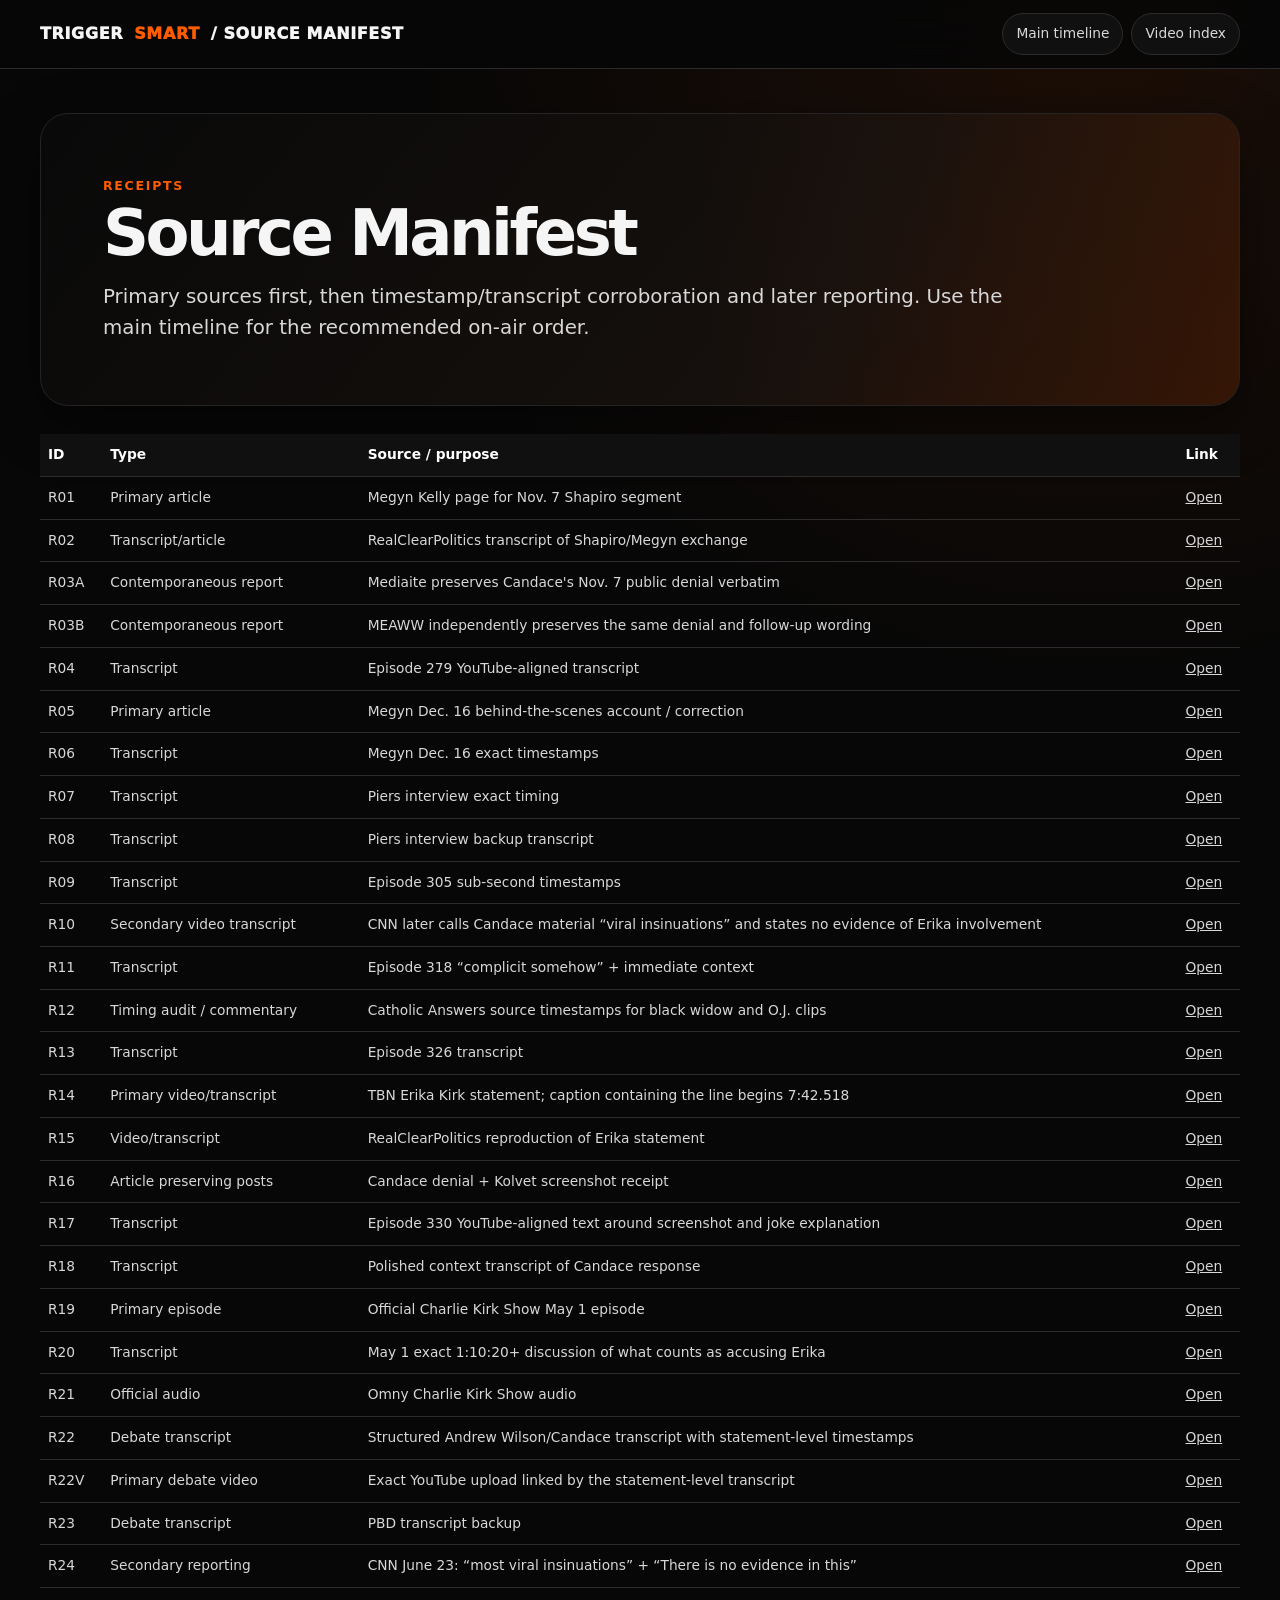
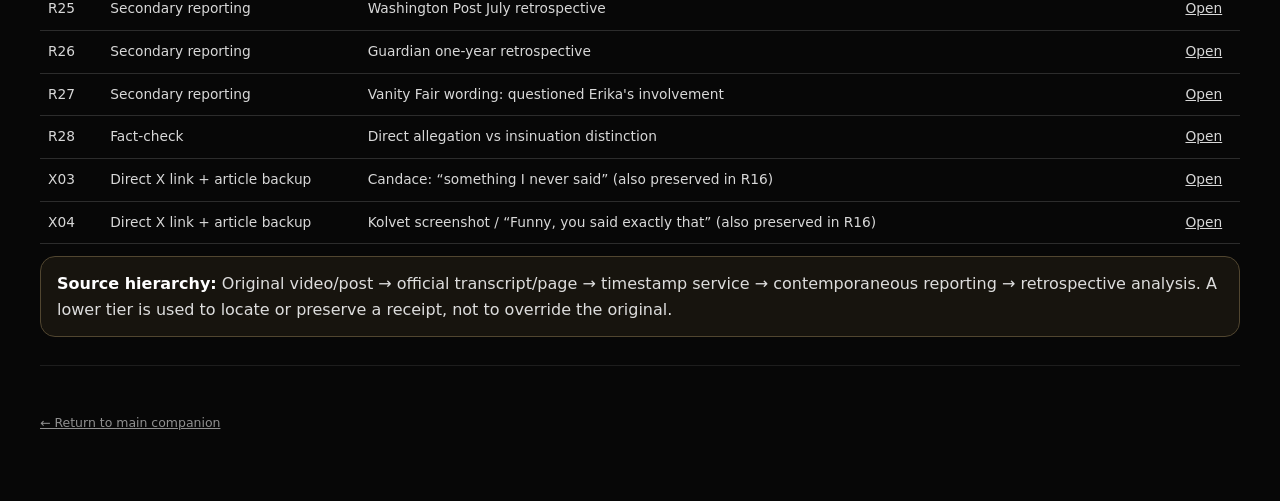
==== docs/source-manifest.html @ f1f0b0d6 "Add files via upload" ====
<!doctype html><html lang="en"><head><meta charset="utf-8"><meta name="viewport" content="width=device-width,initial-scale=1"><title>TriggerSmart | Source Manifest</title><link rel="stylesheet" href="../assets/style.css"></head><body><header class="topbar"><div class="wrap topbar-inner"><div class="brandmark">TRIGGER<span>SMART</span> / SOURCE MANIFEST</div><nav class="nav"><a href="../index.html">Main timeline</a><a href="video-index.html">Video index</a></nav></div></header><main class="wrap"><section class="hero"><div class="hero-frame"><div class="hero-copy"><div class="eyebrow">Receipts</div><h1>Source Manifest</h1><p>Primary sources first, then timestamp/transcript corroboration and later reporting. Use the main timeline for the recommended on-air order.</p></div></div></section>
<table class="resource-table"><thead><tr><th>ID</th><th>Type</th><th>Source / purpose</th><th>Link</th></tr></thead><tbody>
<tr><td>R01</td><td>Primary article</td><td>Megyn Kelly page for Nov. 7 Shapiro segment</td><td><a href="https://www.megynkelly.com/2025/11/07/ben-shapiro-responds-to-tucker-carlson-feud-on-megyn-kelly-live-tour/" target="_blank">Open</a></td></tr>
<tr><td>R02</td><td>Transcript/article</td><td>RealClearPolitics transcript of Shapiro/Megyn exchange</td><td><a href="https://www.realclearpolitics.com/video/2025/11/07/ben_shapiro_tucker_carlson_is_an_ideological_launderer_of_bad_ideas_this_is_not_coming_from_a_place_of_personal_animus.html" target="_blank">Open</a></td></tr>
<tr><td>R03A</td><td>Contemporaneous report</td><td>Mediaite preserves Candace's Nov. 7 public denial verbatim</td><td><a href="https://www.mediaite.com/media/news/you-comment-on-these-things-for-a-living-ben-shapiro-reminds-megyn-kelly-of-her-job-in-spat-over-candace-owens/" target="_blank">Open</a></td></tr><tr><td>R03B</td><td>Contemporaneous report</td><td>MEAWW independently preserves the same denial and follow-up wording</td><td><a href="https://news.meaww.com/never-accused-erika-candace-owens-rebukes-ben-shapiro-amid-charlie-kirk-shooting-response" target="_blank">Open</a></td></tr>
<tr><td>R04</td><td>Transcript</td><td>Episode 279 YouTube-aligned transcript</td><td><a href="https://www.cockatoo.com/content/erika-kirk-tells-me-to-stop-tyler-robinson-makes-his-first-appearance-canda" target="_blank">Open</a></td></tr>
<tr><td>R05</td><td>Primary article</td><td>Megyn Dec. 16 behind-the-scenes account / correction</td><td><a href="https://www.megynkelly.com/2025/12/16/megyn-kelly-reveals-behind-the-scenes-role-in-erika-kirk-candace-owens-meeting/" target="_blank">Open</a></td></tr>
<tr><td>R06</td><td>Transcript</td><td>Megyn Dec. 16 exact timestamps</td><td><a href="https://fight.fudgie.org/search/show/mks/episode/20251216_megyn-reveals-her-candace-and-_eb6ae7aa" target="_blank">Open</a></td></tr>
<tr><td>R07</td><td>Transcript</td><td>Piers interview exact timing</td><td><a href="https://fight.fudgie.org/search/show/un/episode/20251217_i-will-not-stop-candace-owens-_b94308e9" target="_blank">Open</a></td></tr>
<tr><td>R08</td><td>Transcript</td><td>Piers interview backup transcript</td><td><a href="https://podscripts.co/podcasts/piers-morgan-uncensored/i-will-not-stop-candace-owens-meets-erika-kirk-piers-morgan-interview" target="_blank">Open</a></td></tr>
<tr><td>R09</td><td>Transcript</td><td>Episode 305 sub-second timestamps</td><td><a href="https://www.tapesearch.com/episode/here-s-why-it-s-time-for-the-police-to-question-erika-kirk-candace-ep-305/o9DkJrPUwfbd8aDLNiB6Ls" target="_blank">Open</a></td></tr>
<tr><td>R10</td><td>Secondary video transcript</td><td>CNN later calls Candace material “viral insinuations” and states no evidence of Erika involvement</td><td><a href="https://transcripts.cnn.com/show/cnc/date/2026-06-23/segment/12" target="_blank">Open</a></td></tr>
<tr><td>R11</td><td>Transcript</td><td>Episode 318 “complicit somehow” + immediate context</td><td><a href="https://metacast.app/podcast/candace/nFH1vzNY/the-33-club-freemason-murder-plot-exposed-candace-ep-318/Yt0EqjV0" target="_blank">Open</a></td></tr>
<tr><td>R12</td><td>Timing audit / commentary</td><td>Catholic Answers source timestamps for black widow and O.J. clips</td><td><a href="https://www.catholic.com/audio/cot/the-candace-owens-andrew-wilson-debate-my-take" target="_blank">Open</a></td></tr>
<tr><td>R13</td><td>Transcript</td><td>Episode 326 transcript</td><td><a href="https://podcasts.happyscribe.com/candace/secret-service-admits-there-was-no-threat-atf-releases-report" target="_blank">Open</a></td></tr>
<tr><td>R14</td><td>Primary video/transcript</td><td>TBN Erika Kirk statement; caption containing the line begins 7:42.518</td><td><a href="https://www.tbn.org/programs/charlie-kirk-today/episodes/erika-kirk-april-30-2026-charlie-kirk-today" target="_blank">Open</a></td></tr>
<tr><td>R15</td><td>Video/transcript</td><td>RealClearPolitics reproduction of Erika statement</td><td><a href="https://www.realclearpolitics.com/video/2026/04/30/erika_kirk_i_went_to_whcd_to_meet_the_journalists_who_have_tried_to_dehumanize_me.html" target="_blank">Open</a></td></tr>
<tr><td>R16</td><td>Article preserving posts</td><td>Candace denial + Kolvet screenshot receipt</td><td><a href="https://wltreport.com/2026/04/30/tpusas-andrew-kolvet-exposes-candace-owens-brings-receipts/" target="_blank">Open</a></td></tr>
<tr><td>R17</td><td>Transcript</td><td>Episode 330 YouTube-aligned text around screenshot and joke explanation</td><td><a href="https://community.clipto.com/candace-owens/time-magazine-world-s-most-vile-person-candace-ep-330" target="_blank">Open</a></td></tr>
<tr><td>R18</td><td>Transcript</td><td>Polished context transcript of Candace response</td><td><a href="https://podprose.org/post/558/candace-owens-responding-erika-kirk-s-callout-transcript" target="_blank">Open</a></td></tr>
<tr><td>R19</td><td>Primary episode</td><td>Official Charlie Kirk Show May 1 episode</td><td><a href="https://www.charliekirk.com/podcasts/should-james-comey-head-to-jail-ama-264" target="_blank">Open</a></td></tr>
<tr><td>R20</td><td>Transcript</td><td>May 1 exact 1:10:20+ discussion of what counts as accusing Erika</td><td><a href="https://fight.fudgie.org/search/show/ck/episode/20260501_Fri" target="_blank">Open</a></td></tr>
<tr><td>R21</td><td>Official audio</td><td>Omny Charlie Kirk Show audio</td><td><a href="https://omny.fm/shows/the-charlie-kirk-show/should-james-comey-head-to-jail-ama-264" target="_blank">Open</a></td></tr>
<tr><td>R22</td><td>Debate transcript</td><td>Structured Andrew Wilson/Candace transcript with statement-level timestamps</td><td><a href="https://steelmanned.com/debates/candace-owens-vs-andrew-wilson-tyler-robinson-guilty-or-pats/transcript" target="_blank">Open</a></td></tr>
<tr><td>R22V</td><td>Primary debate video</td><td>Exact YouTube upload linked by the statement-level transcript</td><td><a href="https://www.youtube.com/watch?v=_DnMymkR184" target="_blank">Open</a></td></tr>
<tr><td>R23</td><td>Debate transcript</td><td>PBD transcript backup</td><td><a href="https://podscripts.co/podcasts/pbd-podcast/candace-owens-vs-andrew-wilson-the-charlie-kirk-debate-pbd-podcast" target="_blank">Open</a></td></tr>
<tr><td>R24</td><td>Secondary reporting</td><td>CNN June 23: “most viral insinuations” + “There is no evidence in this”</td><td><a href="https://transcripts.cnn.com/show/cnc/date/2026-06-23/segment/12" target="_blank">Open</a></td></tr>
<tr><td>R25</td><td>Secondary reporting</td><td>Washington Post July retrospective</td><td><a href="https://www.washingtonpost.com/nation/2026/07/11/conspiracy-theories-about-charlie-kirks-death-are-still-raging-infuriating-friends/" target="_blank">Open</a></td></tr>
<tr><td>R26</td><td>Secondary reporting</td><td>Guardian one-year retrospective</td><td><a href="https://www.theguardian.com/us-news/ng-interactive/2026/sep/09/turning-point-usa-charlie-kirk-killing-one-year-later" target="_blank">Open</a></td></tr>
<tr><td>R27</td><td>Secondary reporting</td><td>Vanity Fair wording: questioned Erika's involvement</td><td><a href="https://www.vanityfair.com/story/erika-kirk-turning-point-usa" target="_blank">Open</a></td></tr>
<tr><td>R28</td><td>Fact-check</td><td>Direct allegation vs insinuation distinction</td><td><a href="https://factcheckradar.com/fact-check/widow-of-charlie-kirk-confronts-candace-owens-over-assassination-conspiracy-theories" target="_blank">Open</a></td></tr>
<tr><td>X03</td><td>Direct X link + article backup</td><td>Candace: “something I never said” (also preserved in R16)</td><td><a href="https://x.com/RealCandaceO/status/2049530057970917399" target="_blank">Open</a></td></tr>
<tr><td>X04</td><td>Direct X link + article backup</td><td>Kolvet screenshot / “Funny, you said exactly that” (also preserved in R16)</td><td><a href="https://x.com/AndrewKolvet/status/2049579716341116940" target="_blank">Open</a></td></tr>
</tbody></table>
<div class="notice legal"><strong>Source hierarchy:</strong> Original video/post → official transcript/page → timestamp service → contemporaneous reporting → retrospective analysis. A lower tier is used to locate or preserve a receipt, not to override the original.</div>
<footer class="footer"><p><a href="../index.html">← Return to main companion</a></p></footer></main></body></html>
---- assets/style.css ----
:root{--bg:#070707;--panel:#111;--panel2:#171717;--line:#2b2b2b;--muted:#a6a6a6;--text:#f5f5f5;--accent:#ff5c00;--accent2:#ff7a2f;--yellow:#faff00;--green:#70db9b;--red:#ff6b6b;--blue:#75b9ff;--shadow:0 18px 55px rgba(0,0,0,.42);--radius:18px;--max:1240px}
*{box-sizing:border-box}html{scroll-behavior:smooth}body{margin:0;background:radial-gradient(circle at 85% 0%,rgba(255,92,0,.09),transparent 30%),var(--bg);color:var(--text);font:16px/1.58 Inter,ui-sans-serif,system-ui,-apple-system,BlinkMacSystemFont,"Segoe UI",sans-serif}a{color:inherit}.wrap{max-width:var(--max);margin:auto;padding:0 20px}.topbar{position:sticky;top:0;z-index:50;background:rgba(7,7,7,.92);backdrop-filter:blur(18px);border-bottom:1px solid var(--line)}.topbar-inner{min-height:68px;display:flex;gap:18px;align-items:center;justify-content:space-between}.brandmark{display:flex;align-items:center;gap:11px;font-weight:950;letter-spacing:.04em;white-space:nowrap}.brandmark span{color:var(--accent)}.nav{display:flex;gap:8px;overflow:auto;scrollbar-width:none}.nav::-webkit-scrollbar{display:none}.nav a,.chip{white-space:nowrap;text-decoration:none;border:1px solid var(--line);background:#101010;padding:9px 13px;border-radius:999px;color:#d9d9d9;font-size:.86rem}.nav a:hover,.chip:hover{border-color:#555;color:#fff}.hero{padding:44px 0 28px}.hero-frame{position:relative;overflow:hidden;border:1px solid #242424;background:linear-gradient(130deg,#090909,#15100d 65%,#241006);border-radius:28px;box-shadow:var(--shadow);padding:clamp(28px,5vw,62px)}.hero-frame:after{content:"";position:absolute;inset:0;background:linear-gradient(90deg,transparent 55%,rgba(255,92,0,.08));pointer-events:none}.hero-copy{position:relative;z-index:2;max-width:1000px}.eyebrow{color:var(--accent);font-weight:900;letter-spacing:.14em;text-transform:uppercase;font-size:.78rem}.hero h1{font-size:clamp(2.15rem,5vw,4.8rem);line-height:.97;margin:.42rem 0 1rem;letter-spacing:-.055em}.hero p{font-size:clamp(1rem,1.7vw,1.24rem);color:#d8d8d8;max-width:930px;margin:0}.notice{border:1px solid #3a2a20;background:rgba(255,92,0,.06);border-radius:15px;padding:14px 16px;margin:12px 0;color:#ddd}.notice strong{color:#fff}.notice.legal{border-color:#514630;background:#17140e}.controls{display:flex;gap:8px;align-items:center;flex-wrap:wrap;margin:18px 0}.btn{appearance:none;border:1px solid #3b3b3b;background:#151515;color:#eee;text-decoration:none;padding:10px 13px;border-radius:10px;font-weight:780;font-size:.84rem;cursor:pointer;display:inline-flex;align-items:center;gap:7px}.btn:hover{border-color:#666;background:#1b1b1b}.btn.primary{background:var(--accent);border-color:var(--accent);color:#fff}.btn.ghost{background:transparent}.btn.small{padding:8px 10px;font-size:.78rem}.btn.video{border-color:#59301f}.btn.x{border-color:#314256}.search{min-width:240px;flex:1;max-width:400px;background:#0f0f0f;border:1px solid #333;border-radius:10px;color:white;padding:10px 12px;outline:none}.summary-grid{display:grid;grid-template-columns:repeat(4,minmax(0,1fr));gap:10px;margin:16px 0 24px}.stat{border:1px solid var(--line);background:#101010;border-radius:14px;padding:16px}.stat b{display:block;font-size:1.55rem}.stat span{display:block;color:var(--muted);font-size:.8rem}.section{border:1px solid var(--line);background:linear-gradient(180deg,#111,#0d0d0d);border-radius:18px;margin:13px 0;overflow:hidden}.section summary{list-style:none;display:flex;align-items:center;gap:14px;padding:18px 19px;cursor:pointer}.section summary::-webkit-details-marker{display:none}.section[open] summary{border-bottom:1px solid var(--line)}.num{width:37px;height:37px;border:1px solid #4a2e20;background:#1c100a;color:var(--accent);border-radius:11px;display:grid;place-items:center;font-weight:950;flex:0 0 auto}.sumtitle{font-size:1.05rem;font-weight:900}.sumsub{color:var(--muted);font-size:.81rem;margin-top:2px}.content{padding:18px 19px 22px}.lead{font-size:1.04rem;margin-top:0;color:#e9e9e9}.statusline{display:flex;gap:8px;align-items:center;flex-wrap:wrap;margin:7px 0 14px}.tag{display:inline-flex;border:1px solid #444;border-radius:999px;padding:4px 8px;font-size:.72rem;font-weight:900;letter-spacing:.04em;text-transform:uppercase}.tag.primary{border-color:#2e6a44;color:var(--green)}.tag.secondary{border-color:#355875;color:var(--blue)}.tag.disputed{border-color:#7f662e;color:#ffd36a}.tag.notestablished{border-color:#743c3c;color:#ff8f8f}.tag.context{border-color:#555;color:#c8c8c8}.evidence-grid{display:grid;grid-template-columns:minmax(0,1.2fr) minmax(300px,.8fr);gap:14px;align-items:start}.card{border:1px solid var(--line);background:#101010;border-radius:14px;padding:14px}.card h3{margin:0 0 8px;font-size:.96rem}.quote{border-left:3px solid var(--accent);padding:9px 12px;background:#15110e;border-radius:0 9px 9px 0;margin:9px 0;color:#f1f1f1}.quote small{display:block;color:var(--muted);margin-top:5px}.analysisbox{border:1px solid #393939;background:#121212;border-radius:12px;padding:12px;margin-top:10px}.analysisbox strong{color:#fff}.analysisbox .yes{color:var(--green)}.analysisbox .no{color:#ff9b9b}.analysisbox .maybe{color:#ffd36a}.media{border:1px solid #303030;background:#080808;border-radius:14px;padding:10px;margin:10px 0;max-width:520px}.media.compact{max-width:500px}.media iframe{width:100%;aspect-ratio:16/9;border:0;border-radius:9px;background:#000;display:block}.media .caption{font-size:.76rem;color:var(--muted);margin-top:8px}.clipgrid{display:grid;grid-template-columns:repeat(2,minmax(0,1fr));gap:12px;align-items:start}.receiptbar{display:flex;gap:8px;flex-wrap:wrap;margin:10px 0}.receipt-no{color:var(--accent);font-weight:950;margin-right:4px}.source-note{font-size:.79rem;color:var(--muted);margin:8px 0}.xcard{border:1px solid #2e3a46;background:#0d1217;border-radius:14px;padding:14px;margin:10px 0}.xcard .xhead{display:flex;justify-content:space-between;gap:12px;align-items:center;margin-bottom:8px}.xcard .handle{color:#b7c7d6;font-size:.8rem}.xcard p{margin:0}.timeline-divider{height:1px;background:linear-gradient(90deg,transparent,var(--accent),transparent);opacity:.5;margin:28px 0}.resource-table{width:100%;border-collapse:collapse;font-size:.86rem}.resource-table th,.resource-table td{border-bottom:1px solid #2c2c2c;padding:10px 8px;text-align:left;vertical-align:top}.resource-table th{color:#fff;background:#101010;position:sticky;top:68px}.resource-table td{color:#d8d8d8}.resource-table code{color:#ffd9c5}.tiny{font-size:.76rem;color:var(--muted)}.urlprint{display:none}.hide{display:none!important}.footer{color:#909090;font-size:.78rem;padding:35px 0 55px;border-top:1px solid #1d1d1d;margin-top:28px}.verdict-grid{display:grid;grid-template-columns:repeat(2,minmax(0,1fr));gap:12px}.verdict{border:1px solid var(--line);background:#101010;border-radius:14px;padding:15px}.verdict h3{margin:0 0 6px}.verdict .answer{font-size:1.15rem;font-weight:950}.verdict .answer.no{color:#ff8f8f}.verdict .answer.yes{color:var(--green)}.verdict .answer.mixed{color:#ffd36a}
@media(max-width:950px){.summary-grid{grid-template-columns:repeat(2,1fr)}.evidence-grid,.clipgrid,.verdict-grid{grid-template-columns:1fr}.media,.media.compact{max-width:none}}@media(max-width:560px){.summary-grid{grid-template-columns:1fr}.hero{padding-top:24px}.hero-frame{border-radius:20px}.content{padding:15px}.section summary{padding:15px}.topbar-inner{align-items:flex-start;padding-top:12px;padding-bottom:12px;flex-direction:column}.resource-table{font-size:.75rem}.resource-table th{top:112px}}
@media print{.topbar,.controls,.media iframe{display:none}.section{break-inside:avoid}.urlprint{display:block;font-size:.72rem;color:#777;word-break:break-all}.section{border-color:#bbb}.content,.lead,.quote,.card,.xcard{color:#111;background:#fff}body{background:#fff;color:#111}}
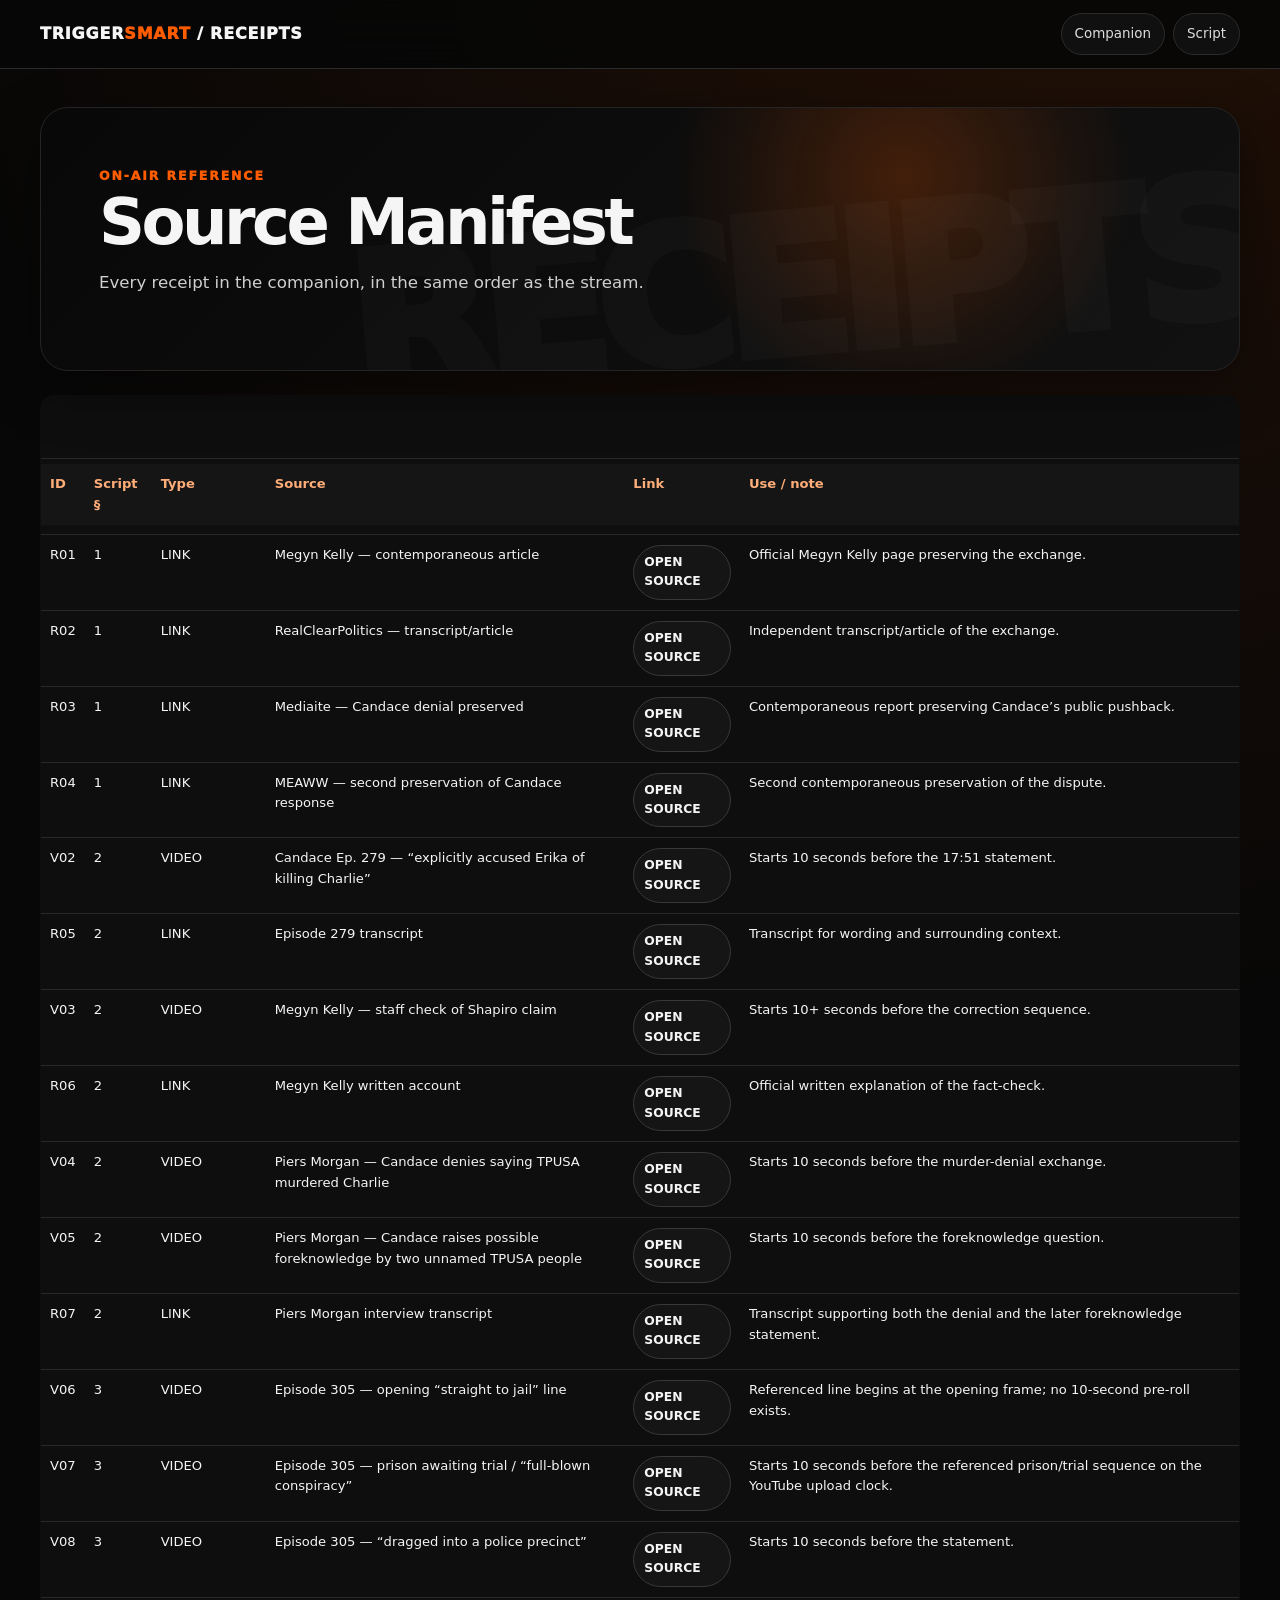
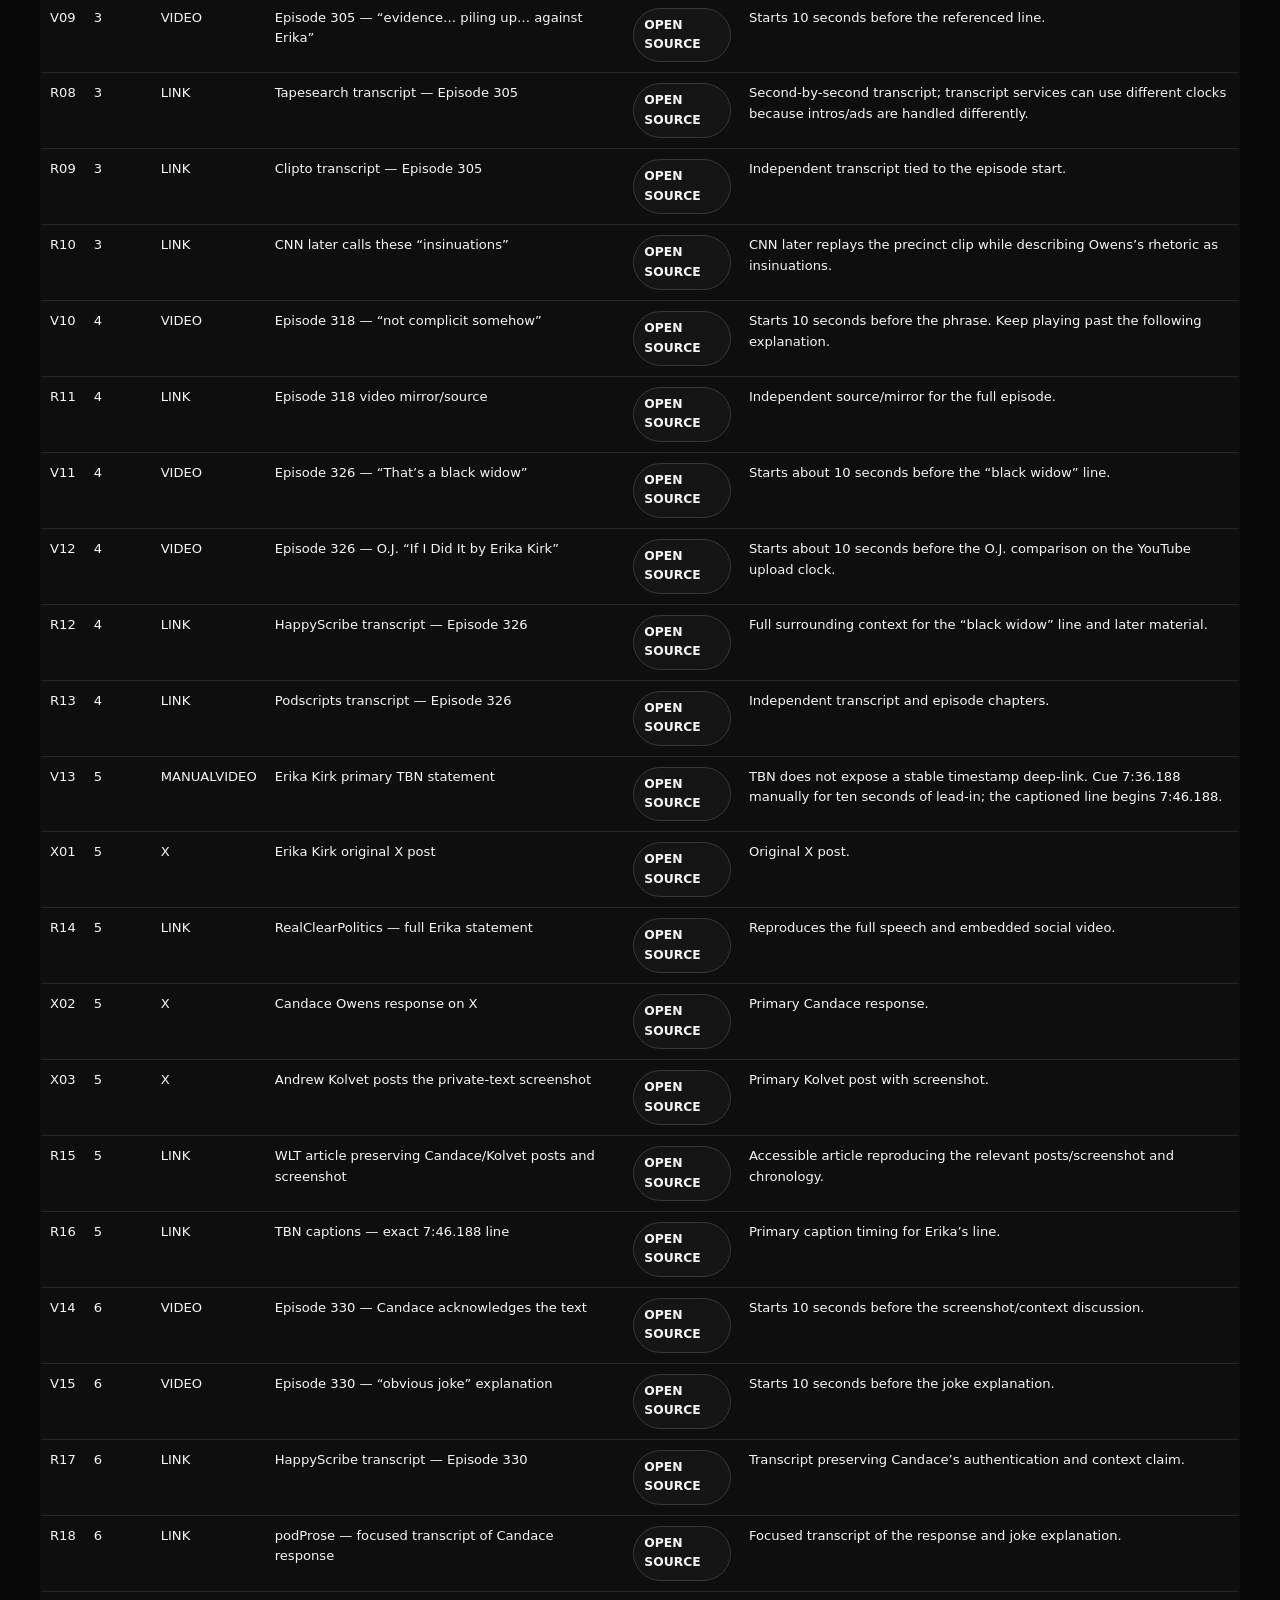
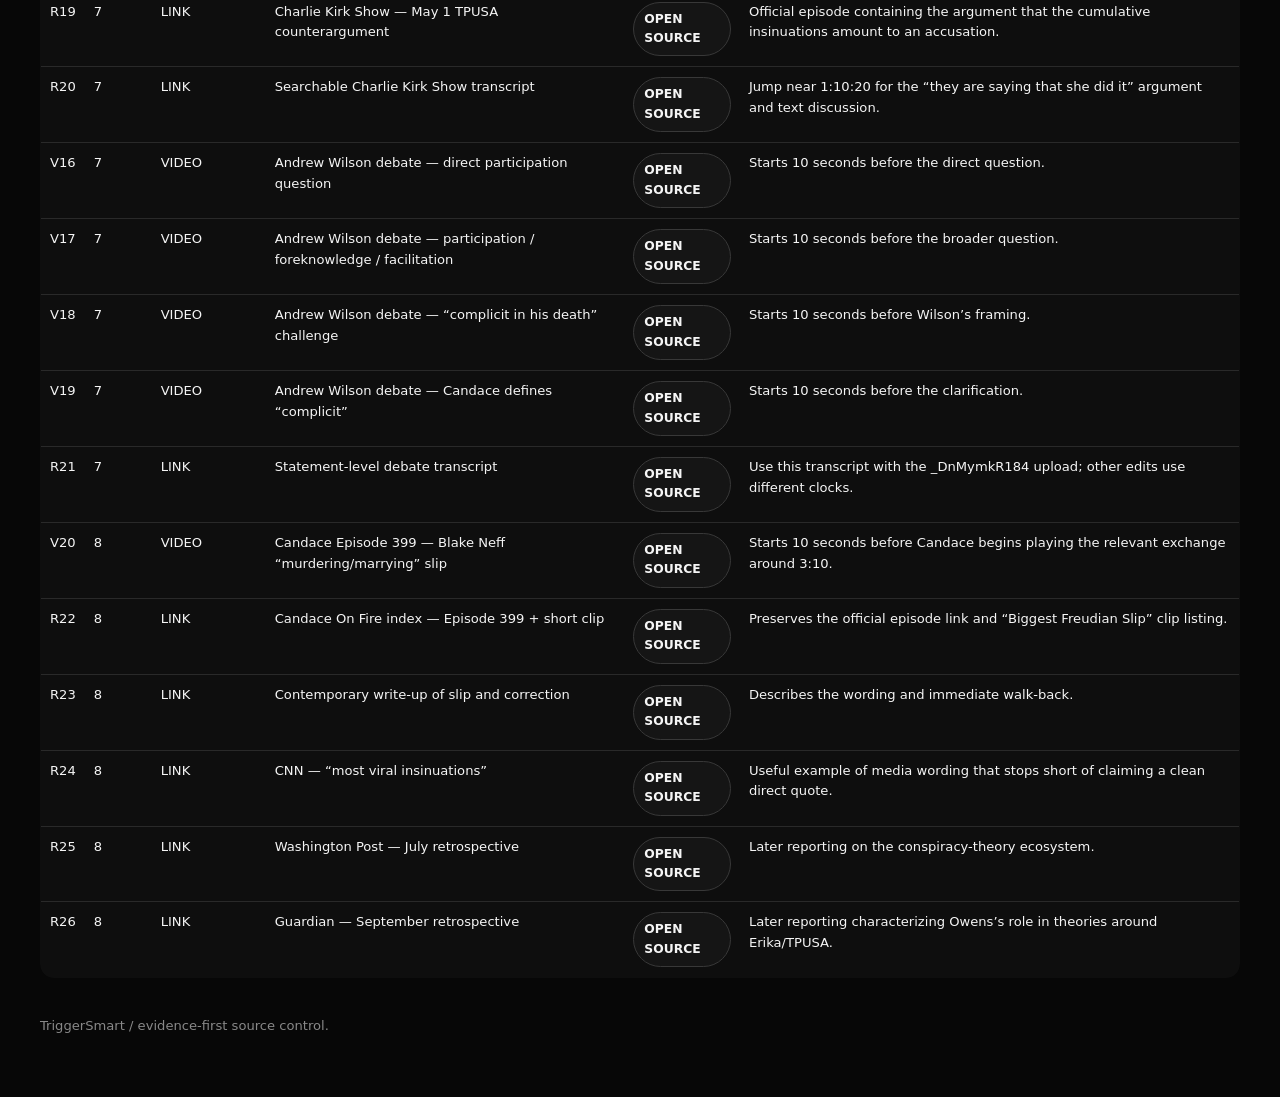
==== commit 55c3fb66: "Add files via upload" ====
--- a/docs/source-manifest.html
+++ b/docs/source-manifest.html
@@ -1,36 +1,6 @@
-<!doctype html><html lang="en"><head><meta charset="utf-8"><meta name="viewport" content="width=device-width,initial-scale=1"><title>TriggerSmart | Source Manifest</title><link rel="stylesheet" href="../assets/style.css"></head><body><header class="topbar"><div class="wrap topbar-inner"><div class="brandmark">TRIGGER<span>SMART</span> / SOURCE MANIFEST</div><nav class="nav"><a href="../index.html">Main timeline</a><a href="video-index.html">Video index</a></nav></div></header><main class="wrap"><section class="hero"><div class="hero-frame"><div class="hero-copy"><div class="eyebrow">Receipts</div><h1>Source Manifest</h1><p>Primary sources first, then timestamp/transcript corroboration and later reporting. Use the main timeline for the recommended on-air order.</p></div></div></section>
-<table class="resource-table"><thead><tr><th>ID</th><th>Type</th><th>Source / purpose</th><th>Link</th></tr></thead><tbody>
-<tr><td>R01</td><td>Primary article</td><td>Megyn Kelly page for Nov. 7 Shapiro segment</td><td><a href="https://www.megynkelly.com/2025/11/07/ben-shapiro-responds-to-tucker-carlson-feud-on-megyn-kelly-live-tour/" target="_blank">Open</a></td></tr>
-<tr><td>R02</td><td>Transcript/article</td><td>RealClearPolitics transcript of Shapiro/Megyn exchange</td><td><a href="https://www.realclearpolitics.com/video/2025/11/07/ben_shapiro_tucker_carlson_is_an_ideological_launderer_of_bad_ideas_this_is_not_coming_from_a_place_of_personal_animus.html" target="_blank">Open</a></td></tr>
-<tr><td>R03A</td><td>Contemporaneous report</td><td>Mediaite preserves Candace's Nov. 7 public denial verbatim</td><td><a href="https://www.mediaite.com/media/news/you-comment-on-these-things-for-a-living-ben-shapiro-reminds-megyn-kelly-of-her-job-in-spat-over-candace-owens/" target="_blank">Open</a></td></tr><tr><td>R03B</td><td>Contemporaneous report</td><td>MEAWW independently preserves the same denial and follow-up wording</td><td><a href="https://news.meaww.com/never-accused-erika-candace-owens-rebukes-ben-shapiro-amid-charlie-kirk-shooting-response" target="_blank">Open</a></td></tr>
-<tr><td>R04</td><td>Transcript</td><td>Episode 279 YouTube-aligned transcript</td><td><a href="https://www.cockatoo.com/content/erika-kirk-tells-me-to-stop-tyler-robinson-makes-his-first-appearance-canda" target="_blank">Open</a></td></tr>
-<tr><td>R05</td><td>Primary article</td><td>Megyn Dec. 16 behind-the-scenes account / correction</td><td><a href="https://www.megynkelly.com/2025/12/16/megyn-kelly-reveals-behind-the-scenes-role-in-erika-kirk-candace-owens-meeting/" target="_blank">Open</a></td></tr>
-<tr><td>R06</td><td>Transcript</td><td>Megyn Dec. 16 exact timestamps</td><td><a href="https://fight.fudgie.org/search/show/mks/episode/20251216_megyn-reveals-her-candace-and-_eb6ae7aa" target="_blank">Open</a></td></tr>
-<tr><td>R07</td><td>Transcript</td><td>Piers interview exact timing</td><td><a href="https://fight.fudgie.org/search/show/un/episode/20251217_i-will-not-stop-candace-owens-_b94308e9" target="_blank">Open</a></td></tr>
-<tr><td>R08</td><td>Transcript</td><td>Piers interview backup transcript</td><td><a href="https://podscripts.co/podcasts/piers-morgan-uncensored/i-will-not-stop-candace-owens-meets-erika-kirk-piers-morgan-interview" target="_blank">Open</a></td></tr>
-<tr><td>R09</td><td>Transcript</td><td>Episode 305 sub-second timestamps</td><td><a href="https://www.tapesearch.com/episode/here-s-why-it-s-time-for-the-police-to-question-erika-kirk-candace-ep-305/o9DkJrPUwfbd8aDLNiB6Ls" target="_blank">Open</a></td></tr>
-<tr><td>R10</td><td>Secondary video transcript</td><td>CNN later calls Candace material “viral insinuations” and states no evidence of Erika involvement</td><td><a href="https://transcripts.cnn.com/show/cnc/date/2026-06-23/segment/12" target="_blank">Open</a></td></tr>
-<tr><td>R11</td><td>Transcript</td><td>Episode 318 “complicit somehow” + immediate context</td><td><a href="https://metacast.app/podcast/candace/nFH1vzNY/the-33-club-freemason-murder-plot-exposed-candace-ep-318/Yt0EqjV0" target="_blank">Open</a></td></tr>
-<tr><td>R12</td><td>Timing audit / commentary</td><td>Catholic Answers source timestamps for black widow and O.J. clips</td><td><a href="https://www.catholic.com/audio/cot/the-candace-owens-andrew-wilson-debate-my-take" target="_blank">Open</a></td></tr>
-<tr><td>R13</td><td>Transcript</td><td>Episode 326 transcript</td><td><a href="https://podcasts.happyscribe.com/candace/secret-service-admits-there-was-no-threat-atf-releases-report" target="_blank">Open</a></td></tr>
-<tr><td>R14</td><td>Primary video/transcript</td><td>TBN Erika Kirk statement; caption containing the line begins 7:42.518</td><td><a href="https://www.tbn.org/programs/charlie-kirk-today/episodes/erika-kirk-april-30-2026-charlie-kirk-today" target="_blank">Open</a></td></tr>
-<tr><td>R15</td><td>Video/transcript</td><td>RealClearPolitics reproduction of Erika statement</td><td><a href="https://www.realclearpolitics.com/video/2026/04/30/erika_kirk_i_went_to_whcd_to_meet_the_journalists_who_have_tried_to_dehumanize_me.html" target="_blank">Open</a></td></tr>
-<tr><td>R16</td><td>Article preserving posts</td><td>Candace denial + Kolvet screenshot receipt</td><td><a href="https://wltreport.com/2026/04/30/tpusas-andrew-kolvet-exposes-candace-owens-brings-receipts/" target="_blank">Open</a></td></tr>
-<tr><td>R17</td><td>Transcript</td><td>Episode 330 YouTube-aligned text around screenshot and joke explanation</td><td><a href="https://community.clipto.com/candace-owens/time-magazine-world-s-most-vile-person-candace-ep-330" target="_blank">Open</a></td></tr>
-<tr><td>R18</td><td>Transcript</td><td>Polished context transcript of Candace response</td><td><a href="https://podprose.org/post/558/candace-owens-responding-erika-kirk-s-callout-transcript" target="_blank">Open</a></td></tr>
-<tr><td>R19</td><td>Primary episode</td><td>Official Charlie Kirk Show May 1 episode</td><td><a href="https://www.charliekirk.com/podcasts/should-james-comey-head-to-jail-ama-264" target="_blank">Open</a></td></tr>
-<tr><td>R20</td><td>Transcript</td><td>May 1 exact 1:10:20+ discussion of what counts as accusing Erika</td><td><a href="https://fight.fudgie.org/search/show/ck/episode/20260501_Fri" target="_blank">Open</a></td></tr>
-<tr><td>R21</td><td>Official audio</td><td>Omny Charlie Kirk Show audio</td><td><a href="https://omny.fm/shows/the-charlie-kirk-show/should-james-comey-head-to-jail-ama-264" target="_blank">Open</a></td></tr>
-<tr><td>R22</td><td>Debate transcript</td><td>Structured Andrew Wilson/Candace transcript with statement-level timestamps</td><td><a href="https://steelmanned.com/debates/candace-owens-vs-andrew-wilson-tyler-robinson-guilty-or-pats/transcript" target="_blank">Open</a></td></tr>
-<tr><td>R22V</td><td>Primary debate video</td><td>Exact YouTube upload linked by the statement-level transcript</td><td><a href="https://www.youtube.com/watch?v=_DnMymkR184" target="_blank">Open</a></td></tr>
-<tr><td>R23</td><td>Debate transcript</td><td>PBD transcript backup</td><td><a href="https://podscripts.co/podcasts/pbd-podcast/candace-owens-vs-andrew-wilson-the-charlie-kirk-debate-pbd-podcast" target="_blank">Open</a></td></tr>
-<tr><td>R24</td><td>Secondary reporting</td><td>CNN June 23: “most viral insinuations” + “There is no evidence in this”</td><td><a href="https://transcripts.cnn.com/show/cnc/date/2026-06-23/segment/12" target="_blank">Open</a></td></tr>
-<tr><td>R25</td><td>Secondary reporting</td><td>Washington Post July retrospective</td><td><a href="https://www.washingtonpost.com/nation/2026/07/11/conspiracy-theories-about-charlie-kirks-death-are-still-raging-infuriating-friends/" target="_blank">Open</a></td></tr>
-<tr><td>R26</td><td>Secondary reporting</td><td>Guardian one-year retrospective</td><td><a href="https://www.theguardian.com/us-news/ng-interactive/2026/sep/09/turning-point-usa-charlie-kirk-killing-one-year-later" target="_blank">Open</a></td></tr>
-<tr><td>R27</td><td>Secondary reporting</td><td>Vanity Fair wording: questioned Erika's involvement</td><td><a href="https://www.vanityfair.com/story/erika-kirk-turning-point-usa" target="_blank">Open</a></td></tr>
-<tr><td>R28</td><td>Fact-check</td><td>Direct allegation vs insinuation distinction</td><td><a href="https://factcheckradar.com/fact-check/widow-of-charlie-kirk-confronts-candace-owens-over-assassination-conspiracy-theories" target="_blank">Open</a></td></tr>
-<tr><td>X03</td><td>Direct X link + article backup</td><td>Candace: “something I never said” (also preserved in R16)</td><td><a href="https://x.com/RealCandaceO/status/2049530057970917399" target="_blank">Open</a></td></tr>
-<tr><td>X04</td><td>Direct X link + article backup</td><td>Kolvet screenshot / “Funny, you said exactly that” (also preserved in R16)</td><td><a href="https://x.com/AndrewKolvet/status/2049579716341116940" target="_blank">Open</a></td></tr>
-</tbody></table>
-<div class="notice legal"><strong>Source hierarchy:</strong> Original video/post → official transcript/page → timestamp service → contemporaneous reporting → retrospective analysis. A lower tier is used to locate or preserve a receipt, not to override the original.</div>
-<footer class="footer"><p><a href="../index.html">← Return to main companion</a></p></footer></main></body></html>
+<!doctype html><html><head><meta charset="utf-8"><meta name="viewport" content="width=device-width,initial-scale=1"><title>TriggerSmart | Source Manifest</title><style>
+:root{--bg:#070707;--panel:#111;--panel2:#171717;--line:#2b2b2b;--muted:#a6a6a6;--text:#f5f5f5;--accent:#ff5c00;--accent2:#ff7a2f;--green:#55d98b;--amber:#f5c451;--red:#ff6767;--shadow:0 18px 55px rgba(0,0,0,.42);--radius:18px;--max:1240px}
+*{box-sizing:border-box}html{scroll-behavior:smooth}body{margin:0;background:radial-gradient(circle at 88% -5%,rgba(255,92,0,.12),transparent 27%),var(--bg);color:var(--text);font:16px/1.58 Inter,ui-sans-serif,system-ui,-apple-system,BlinkMacSystemFont,"Segoe UI",sans-serif}a{color:inherit}.wrap{max-width:var(--max);margin:auto;padding:0 20px}.topbar{position:sticky;top:0;z-index:60;background:rgba(7,7,7,.91);backdrop-filter:blur(18px);border-bottom:1px solid var(--line)}.topbar-inner{min-height:68px;display:flex;gap:18px;align-items:center;justify-content:space-between}.brandmark{font-weight:950;letter-spacing:.05em;white-space:nowrap}.brandmark span{color:var(--accent)}.nav{display:flex;gap:8px;overflow:auto;scrollbar-width:none}.nav::-webkit-scrollbar{display:none}.nav a,.chip{white-space:nowrap;text-decoration:none;border:1px solid var(--line);background:#101010;padding:9px 13px;border-radius:999px;color:#ddd;font-size:.84rem}.nav a:hover{border-color:#555;color:#fff}.hero{padding:38px 0 24px}.hero-frame{min-height:360px;position:relative;display:flex;align-items:flex-end;overflow:hidden;border:1px solid #242424;background:radial-gradient(circle at 72% 26%,rgba(255,92,0,.22),transparent 26%),linear-gradient(135deg,#080808,#111);border-radius:28px;box-shadow:var(--shadow)}.hero-frame:before{content:"RECEIPTS";position:absolute;right:-15px;top:30px;font-weight:1000;font-size:clamp(5rem,15vw,13rem);letter-spacing:-.08em;color:rgba(255,255,255,.025);transform:rotate(-5deg)}.hero-copy{position:relative;z-index:2;padding:clamp(26px,5vw,58px);max-width:990px}.eyebrow{color:var(--accent);font-weight:950;letter-spacing:.15em;text-transform:uppercase;font-size:.78rem}.hero h1{font-size:clamp(2.2rem,5vw,4.8rem);line-height:.95;margin:.4rem 0 1rem;letter-spacing:-.055em}.hero p{color:#d0d0d0;max-width:900px;font-size:1.04rem}.notice{border:1px solid #333;background:#101010;border-left:4px solid var(--accent);padding:14px 16px;border-radius:12px;margin:10px 0;color:#ddd}.notice strong{color:#fff}.notice.legal{border-left-color:var(--red)}.controls{display:flex;gap:8px;flex-wrap:wrap;align-items:center;margin:18px 0}.btn{display:inline-flex;align-items:center;justify-content:center;gap:6px;border:1px solid #383838;background:#151515;color:#f5f5f5;text-decoration:none;border-radius:999px;padding:9px 13px;font-weight:800;font-size:.82rem;cursor:pointer}.btn:hover{border-color:#666;background:#1d1d1d}.btn.primary{background:var(--accent);border-color:var(--accent);color:#090909}.btn.ghost{background:transparent}.btn.small{padding:7px 10px;font-size:.77rem}.btn.video{border-color:#74401f}.search{min-width:min(320px,100%);flex:1;border:1px solid #383838;border-radius:999px;background:#0d0d0d;color:#fff;padding:10px 14px;outline:none}.summary-grid{display:grid;grid-template-columns:repeat(4,1fr);gap:10px;margin:16px 0 26px}.stat{border:1px solid var(--line);background:var(--panel);border-radius:14px;padding:14px}.stat b{display:block;color:var(--accent);font-size:1.45rem}.stat span{color:var(--muted);font-size:.8rem}.section{border:1px solid var(--line);background:var(--panel);border-radius:18px;margin:12px 0;overflow:hidden;box-shadow:0 8px 28px rgba(0,0,0,.16)}.section>summary{cursor:pointer;list-style:none;display:flex;gap:14px;align-items:center;padding:18px 20px}.section>summary::-webkit-details-marker{display:none}.section[open]>summary{border-bottom:1px solid var(--line)}.num{width:38px;height:38px;display:grid;place-items:center;border-radius:50%;background:var(--accent);color:#080808;font-weight:1000;flex:none}.sumtitle{font-weight:950;font-size:1.08rem}.sumsub{color:var(--muted);font-size:.84rem;margin-top:2px}.content{padding:18px 20px 22px}.statusline{display:flex;gap:7px;flex-wrap:wrap;margin-bottom:12px}.tag{border:1px solid #3a3a3a;border-radius:999px;padding:5px 8px;font-size:.72rem;font-weight:900;text-transform:uppercase;letter-spacing:.05em}.tag.primary{border-color:#8a4b24;color:#ffad78}.tag.context{border-color:#365c47;color:#77d89c}.tag.warn{border-color:#705e2e;color:#f5c451}.evidence-grid{display:grid;grid-template-columns:repeat(2,minmax(0,1fr));gap:12px}.ev{border:1px solid #2d2d2d;background:#0d0d0d;border-radius:15px;padding:13px;min-width:0}.ev h3{margin:0 0 6px;font-size:.94rem}.ev p{margin:4px 0;color:#d4d4d4;font-size:.88rem}.ev small{display:block;color:var(--muted);margin-top:6px}.receipt-no{color:var(--accent);font-weight:1000}.media{max-width:480px;margin-top:10px;border:1px solid #2b2b2b;border-radius:12px;overflow:hidden;background:#000}.media iframe{display:block;width:100%;aspect-ratio:16/9;border:0}.caption{padding:8px 10px;color:#aaa;font-size:.75rem;background:#101010}.xcard{border:1px solid #383838;background:#0c0c0c;border-radius:14px;padding:13px;margin-top:8px}.xcard .xhead{font-weight:950}.quote{border-left:3px solid var(--accent);padding:10px 12px;background:#131313;border-radius:0 10px 10px 0;margin:9px 0;color:#f1f1f1}.analysis-grid{display:grid;grid-template-columns:1fr 1fr;gap:10px;margin-top:14px}.analysisbox{border:1px solid #303030;border-radius:13px;padding:12px;background:#101010;font-size:.86rem}.analysisbox.prove{border-left:4px solid var(--green)}.analysisbox.not{border-left:4px solid var(--amber)}.analysisbox b{display:block;margin-bottom:4px}.streamcue{margin:12px 0;border:1px dashed #62401f;background:#15100c;border-radius:12px;padding:10px 12px;color:#f2c8ae;font-size:.82rem}.footer{padding:38px 0 60px;color:#888;font-size:.82rem}.hide{display:none!important}.sticky-progress{position:fixed;right:18px;bottom:18px;z-index:70;background:#111;border:1px solid #333;border-radius:999px;padding:9px 12px;font-size:.75rem;color:#ccc;box-shadow:var(--shadow)}
+@media(max-width:900px){.summary-grid{grid-template-columns:1fr 1fr}.evidence-grid,.analysis-grid{grid-template-columns:1fr}.topbar-inner{align-items:flex-start;padding:10px 0;flex-direction:column}.nav{width:100%;padding-bottom:2px}.media{max-width:100%}.hero-frame{min-height:320px}}@media(max-width:560px){.summary-grid{grid-template-columns:1fr}.wrap{padding:0 13px}.section>summary{padding:15px}.content{padding:15px}.hero{padding-top:18px}}
+@media print{.topbar,.controls,.sticky-progress,.media{display:none!important}.section{break-inside:avoid}.section{display:block}.content{display:block!important}body{background:#fff;color:#000}.section,.ev,.analysisbox{background:#fff;color:#000;border-color:#ccc}.sumsub,.ev small{color:#555}}
+table{width:100%;border-collapse:collapse;background:#0e0e0e;border:1px solid var(--line);border-radius:14px;overflow:hidden}th,td{text-align:left;padding:10px 9px;border-bottom:1px solid #292929;vertical-align:top;font-size:.82rem}th{color:#ffad78;background:#151515;position:sticky;top:68px;z-index:4}tr:hover td{background:#121212}.tablewrap{overflow:auto;border-radius:14px}.note{color:var(--muted)}</style></head><body><header class="topbar"><div class="wrap topbar-inner"><div class="brandmark">TRIGGER<span>SMART</span> / RECEIPTS</div><nav class="nav"><a href="../index.html">Companion</a><a href="../script.html">Script</a></nav></div></header><main class="wrap"><section class="hero"><div class="hero-frame" style="min-height:260px"><div class="hero-copy"><div class="eyebrow">On-Air Reference</div><h1>Source Manifest</h1><p>Every receipt in the companion, in the same order as the stream.</p></div></div></section><div class="tablewrap"><table><thead><tr><th>ID</th><th>Script §</th><th>Type</th><th>Source</th><th>Link</th><th>Use / note</th></tr></thead><tbody><tr><td>V01</td><td>1</td><td>VIDEO</td><td>Ben Shapiro / Megyn Kelly — murder characterization</td><td><a class="btn small" target="_blank" rel="noopener" href="https://www.youtube.com/watch?v=tprng5mObQg&amp;t=4187s">OPEN SOURCE</a></td><td>Starts 10 seconds before the referenced Shapiro line.</td></tr><tr><td>R01</td><td>1</td><td>LINK</td><td>Megyn Kelly — contemporaneous article</td><td><a class="btn small" target="_blank" rel="noopener" href="https://www.megynkelly.com/2025/11/07/ben-shapiro-responds-to-tucker-carlson-feud-on-megyn-kelly-live-tour/">OPEN SOURCE</a></td><td>Official Megyn Kelly page preserving the exchange.</td></tr><tr><td>R02</td><td>1</td><td>LINK</td><td>RealClearPolitics — transcript/article</td><td><a class="btn small" target="_blank" rel="noopener" href="https://www.realclearpolitics.com/video/2025/11/07/ben_shapiro_tucker_carlson_is_an_ideological_launderer_of_bad_ideas_this_is_not_coming_from_a_place_of_personal_animus.html">OPEN SOURCE</a></td><td>Independent transcript/article of the exchange.</td></tr><tr><td>R03</td><td>1</td><td>LINK</td><td>Mediaite — Candace denial preserved</td><td><a class="btn small" target="_blank" rel="noopener" href="https://www.mediaite.com/media/news/you-comment-on-these-things-for-a-living-ben-shapiro-reminds-megyn-kelly-of-her-job-in-spat-over-candace-owens/">OPEN SOURCE</a></td><td>Contemporaneous report preserving Candace’s public pushback.</td></tr><tr><td>R04</td><td>1</td><td>LINK</td><td>MEAWW — second preservation of Candace response</td><td><a class="btn small" target="_blank" rel="noopener" href="https://news.meaww.com/never-accused-erika-candace-owens-rebukes-ben-shapiro-amid-charlie-kirk-shooting-response">OPEN SOURCE</a></td><td>Second contemporaneous preservation of the dispute.</td></tr><tr><td>V02</td><td>2</td><td>VIDEO</td><td>Candace Ep. 279 — “explicitly accused Erika of killing Charlie”</td><td><a class="btn small" target="_blank" rel="noopener" href="https://www.youtube.com/watch?v=6J6lRZPQ4jk&amp;t=1061s">OPEN SOURCE</a></td><td>Starts 10 seconds before the 17:51 statement.</td></tr><tr><td>R05</td><td>2</td><td>LINK</td><td>Episode 279 transcript</td><td><a class="btn small" target="_blank" rel="noopener" href="https://community.clipto.com/candace-owens/erika-kirk-tells-me-to-stop-tyler-robinson-makes-his-first-appearance-candace-ep-279">OPEN SOURCE</a></td><td>Transcript for wording and surrounding context.</td></tr><tr><td>V03</td><td>2</td><td>VIDEO</td><td>Megyn Kelly — staff check of Shapiro claim</td><td><a class="btn small" target="_blank" rel="noopener" href="https://www.youtube.com/watch?v=Xq9hI8lVFgs&amp;t=247s">OPEN SOURCE</a></td><td>Starts 10+ seconds before the correction sequence.</td></tr><tr><td>R06</td><td>2</td><td>LINK</td><td>Megyn Kelly written account</td><td><a class="btn small" target="_blank" rel="noopener" href="https://www.megynkelly.com/2025/12/16/megyn-kelly-reveals-behind-the-scenes-role-in-erika-kirk-candace-owens-meeting/">OPEN SOURCE</a></td><td>Official written explanation of the fact-check.</td></tr><tr><td>V04</td><td>2</td><td>VIDEO</td><td>Piers Morgan — Candace denies saying TPUSA murdered Charlie</td><td><a class="btn small" target="_blank" rel="noopener" href="https://www.youtube.com/watch?v=Xj1ql9H1s6g&amp;t=1396s">OPEN SOURCE</a></td><td>Starts 10 seconds before the murder-denial exchange.</td></tr><tr><td>V05</td><td>2</td><td>VIDEO</td><td>Piers Morgan — Candace raises possible foreknowledge by two unnamed TPUSA people</td><td><a class="btn small" target="_blank" rel="noopener" href="https://www.youtube.com/watch?v=Xj1ql9H1s6g&amp;t=1565s">OPEN SOURCE</a></td><td>Starts 10 seconds before the foreknowledge question.</td></tr><tr><td>R07</td><td>2</td><td>LINK</td><td>Piers Morgan interview transcript</td><td><a class="btn small" target="_blank" rel="noopener" href="https://podscripts.co/podcasts/piers-morgan-uncensored/i-will-not-stop-candace-owens-meets-erika-kirk-piers-morgan-interview">OPEN SOURCE</a></td><td>Transcript supporting both the denial and the later foreknowledge statement.</td></tr><tr><td>V06</td><td>3</td><td>VIDEO</td><td>Episode 305 — opening “straight to jail” line</td><td><a class="btn small" target="_blank" rel="noopener" href="https://www.youtube.com/watch?v=ti5Fxrvegno&amp;t=0s">OPEN SOURCE</a></td><td>Referenced line begins at the opening frame; no 10-second pre-roll exists.</td></tr><tr><td>V07</td><td>3</td><td>VIDEO</td><td>Episode 305 — prison awaiting trial / “full-blown conspiracy”</td><td><a class="btn small" target="_blank" rel="noopener" href="https://www.youtube.com/watch?v=ti5Fxrvegno&amp;t=19s">OPEN SOURCE</a></td><td>Starts 10 seconds before the referenced prison/trial sequence on the YouTube upload clock.</td></tr><tr><td>V08</td><td>3</td><td>VIDEO</td><td>Episode 305 — “dragged into a police precinct”</td><td><a class="btn small" target="_blank" rel="noopener" href="https://www.youtube.com/watch?v=ti5Fxrvegno&amp;t=58s">OPEN SOURCE</a></td><td>Starts 10 seconds before the statement.</td></tr><tr><td>V09</td><td>3</td><td>VIDEO</td><td>Episode 305 — “evidence… piling up… against Erika”</td><td><a class="btn small" target="_blank" rel="noopener" href="https://www.youtube.com/watch?v=ti5Fxrvegno&amp;t=79s">OPEN SOURCE</a></td><td>Starts 10 seconds before the referenced line.</td></tr><tr><td>R08</td><td>3</td><td>LINK</td><td>Tapesearch transcript — Episode 305</td><td><a class="btn small" target="_blank" rel="noopener" href="https://www.tapesearch.com/episode/here-s-why-it-s-time-for-the-police-to-question-erika-kirk-candace-ep-305/o9DkJrPUwfbd8aDLNiB6Ls">OPEN SOURCE</a></td><td>Second-by-second transcript; transcript services can use different clocks because intros/ads are handled differently.</td></tr><tr><td>R09</td><td>3</td><td>LINK</td><td>Clipto transcript — Episode 305</td><td><a class="btn small" target="_blank" rel="noopener" href="https://community.clipto.com/candace-owens/here-s-why-it-s-time-for-the-police-to-question-erika-kirk-candace-ep-305">OPEN SOURCE</a></td><td>Independent transcript tied to the episode start.</td></tr><tr><td>R10</td><td>3</td><td>LINK</td><td>CNN later calls these “insinuations”</td><td><a class="btn small" target="_blank" rel="noopener" href="https://transcripts.cnn.com/show/cnc/date/2026-06-23/segment/12">OPEN SOURCE</a></td><td>CNN later replays the precinct clip while describing Owens’s rhetoric as insinuations.</td></tr><tr><td>V10</td><td>4</td><td>VIDEO</td><td>Episode 318 — “not complicit somehow”</td><td><a class="btn small" target="_blank" rel="noopener" href="https://www.youtube.com/watch?v=7ERqbYElOfs&amp;t=1116s">OPEN SOURCE</a></td><td>Starts 10 seconds before the phrase. Keep playing past the following explanation.</td></tr><tr><td>R11</td><td>4</td><td>LINK</td><td>Episode 318 video mirror/source</td><td><a class="btn small" target="_blank" rel="noopener" href="https://www.bitchute.com/video/7ERqbYElOfs/">OPEN SOURCE</a></td><td>Independent source/mirror for the full episode.</td></tr><tr><td>V11</td><td>4</td><td>VIDEO</td><td>Episode 326 — “That’s a black widow”</td><td><a class="btn small" target="_blank" rel="noopener" href="https://www.youtube.com/watch?v=1mYNOqzAdXs&amp;t=1126s">OPEN SOURCE</a></td><td>Starts about 10 seconds before the “black widow” line.</td></tr><tr><td>V12</td><td>4</td><td>VIDEO</td><td>Episode 326 — O.J. “If I Did It by Erika Kirk”</td><td><a class="btn small" target="_blank" rel="noopener" href="https://www.youtube.com/watch?v=1mYNOqzAdXs&amp;t=1402s">OPEN SOURCE</a></td><td>Starts about 10 seconds before the O.J. comparison on the YouTube upload clock.</td></tr><tr><td>R12</td><td>4</td><td>LINK</td><td>HappyScribe transcript — Episode 326</td><td><a class="btn small" target="_blank" rel="noopener" href="https://podcasts.happyscribe.com/candace/secret-service-admits-there-was-no-threat-atf-releases-report">OPEN SOURCE</a></td><td>Full surrounding context for the “black widow” line and later material.</td></tr><tr><td>R13</td><td>4</td><td>LINK</td><td>Podscripts transcript — Episode 326</td><td><a class="btn small" target="_blank" rel="noopener" href="https://podscripts.co/podcasts/candace/secret-service-admits-there-was-no-threat-atf-releases-report-candace-ep-326">OPEN SOURCE</a></td><td>Independent transcript and episode chapters.</td></tr><tr><td>V13</td><td>5</td><td>MANUALVIDEO</td><td>Erika Kirk primary TBN statement</td><td><a class="btn small" target="_blank" rel="noopener" href="https://www.tbn.org/programs/charlie-kirk-today/episodes/erika-kirk-april-30-2026-charlie-kirk-today">OPEN SOURCE</a></td><td>TBN does not expose a stable timestamp deep-link. Cue 7:36.188 manually for ten seconds of lead-in; the captioned line begins 7:46.188.</td></tr><tr><td>X01</td><td>5</td><td>X</td><td>Erika Kirk original X post</td><td><a class="btn small" target="_blank" rel="noopener" href="https://x.com/MrsErikaKirk/status/2049534498514383108">OPEN SOURCE</a></td><td>Original X post.</td></tr><tr><td>R14</td><td>5</td><td>LINK</td><td>RealClearPolitics — full Erika statement</td><td><a class="btn small" target="_blank" rel="noopener" href="https://www.realclearpolitics.com/video/2026/04/30/erika_kirk_i_went_to_whcd_to_meet_the_journalists_who_have_tried_to_dehumanize_me.html">OPEN SOURCE</a></td><td>Reproduces the full speech and embedded social video.</td></tr><tr><td>X02</td><td>5</td><td>X</td><td>Candace Owens response on X</td><td><a class="btn small" target="_blank" rel="noopener" href="https://x.com/RealCandaceO/status/2049530057970917399">OPEN SOURCE</a></td><td>Primary Candace response.</td></tr><tr><td>X03</td><td>5</td><td>X</td><td>Andrew Kolvet posts the private-text screenshot</td><td><a class="btn small" target="_blank" rel="noopener" href="https://x.com/AndrewKolvet/status/2049579716341116940">OPEN SOURCE</a></td><td>Primary Kolvet post with screenshot.</td></tr><tr><td>R15</td><td>5</td><td>LINK</td><td>WLT article preserving Candace/Kolvet posts and screenshot</td><td><a class="btn small" target="_blank" rel="noopener" href="https://wltreport.com/2026/04/30/tpusas-andrew-kolvet-exposes-candace-owens-brings-receipts/">OPEN SOURCE</a></td><td>Accessible article reproducing the relevant posts/screenshot and chronology.</td></tr><tr><td>R16</td><td>5</td><td>LINK</td><td>TBN captions — exact 7:46.188 line</td><td><a class="btn small" target="_blank" rel="noopener" href="https://www.tbn.org/programs/charlie-kirk-today/episodes/erika-kirk-april-30-2026-charlie-kirk-today">OPEN SOURCE</a></td><td>Primary caption timing for Erika’s line.</td></tr><tr><td>V14</td><td>6</td><td>VIDEO</td><td>Episode 330 — Candace acknowledges the text</td><td><a class="btn small" target="_blank" rel="noopener" href="https://www.youtube.com/watch?v=qZ8RWfyuewQ&amp;t=3111s">OPEN SOURCE</a></td><td>Starts 10 seconds before the screenshot/context discussion.</td></tr><tr><td>V15</td><td>6</td><td>VIDEO</td><td>Episode 330 — “obvious joke” explanation</td><td><a class="btn small" target="_blank" rel="noopener" href="https://www.youtube.com/watch?v=qZ8RWfyuewQ&amp;t=3171s">OPEN SOURCE</a></td><td>Starts 10 seconds before the joke explanation.</td></tr><tr><td>R17</td><td>6</td><td>LINK</td><td>HappyScribe transcript — Episode 330</td><td><a class="btn small" target="_blank" rel="noopener" href="https://podcasts.happyscribe.com/candace/time-magazine-world-s-most-vile-person-candace-ep-330">OPEN SOURCE</a></td><td>Transcript preserving Candace’s authentication and context claim.</td></tr><tr><td>R18</td><td>6</td><td>LINK</td><td>podProse — focused transcript of Candace response</td><td><a class="btn small" target="_blank" rel="noopener" href="https://podprose.org/post/558/candace-owens-responding-erika-kirk-s-callout-transcript">OPEN SOURCE</a></td><td>Focused transcript of the response and joke explanation.</td></tr><tr><td>R19</td><td>7</td><td>LINK</td><td>Charlie Kirk Show — May 1 TPUSA counterargument</td><td><a class="btn small" target="_blank" rel="noopener" href="https://www.charliekirk.com/podcasts/should-james-comey-head-to-jail-ama-264">OPEN SOURCE</a></td><td>Official episode containing the argument that the cumulative insinuations amount to an accusation.</td></tr><tr><td>R20</td><td>7</td><td>LINK</td><td>Searchable Charlie Kirk Show transcript</td><td><a class="btn small" target="_blank" rel="noopener" href="https://fight.fudgie.org/search/show/ck/episode/20260501_Fri">OPEN SOURCE</a></td><td>Jump near 1:10:20 for the “they are saying that she did it” argument and text discussion.</td></tr><tr><td>V16</td><td>7</td><td>VIDEO</td><td>Andrew Wilson debate — direct participation question</td><td><a class="btn small" target="_blank" rel="noopener" href="https://www.youtube.com/live/_DnMymkR184?t=8317s">OPEN SOURCE</a></td><td>Starts 10 seconds before the direct question.</td></tr><tr><td>V17</td><td>7</td><td>VIDEO</td><td>Andrew Wilson debate — participation / foreknowledge / facilitation</td><td><a class="btn small" target="_blank" rel="noopener" href="https://www.youtube.com/live/_DnMymkR184?t=9241s">OPEN SOURCE</a></td><td>Starts 10 seconds before the broader question.</td></tr><tr><td>V18</td><td>7</td><td>VIDEO</td><td>Andrew Wilson debate — “complicit in his death” challenge</td><td><a class="btn small" target="_blank" rel="noopener" href="https://www.youtube.com/live/_DnMymkR184?t=9377s">OPEN SOURCE</a></td><td>Starts 10 seconds before Wilson’s framing.</td></tr><tr><td>V19</td><td>7</td><td>VIDEO</td><td>Andrew Wilson debate — Candace defines “complicit”</td><td><a class="btn small" target="_blank" rel="noopener" href="https://www.youtube.com/live/_DnMymkR184?t=9575s">OPEN SOURCE</a></td><td>Starts 10 seconds before the clarification.</td></tr><tr><td>R21</td><td>7</td><td>LINK</td><td>Statement-level debate transcript</td><td><a class="btn small" target="_blank" rel="noopener" href="https://steelmanned.com/debates/candace-owens-vs-andrew-wilson-tyler-robinson-guilty-or-pats/transcript">OPEN SOURCE</a></td><td>Use this transcript with the _DnMymkR184 upload; other edits use different clocks.</td></tr><tr><td>V20</td><td>8</td><td>VIDEO</td><td>Candace Episode 399 — Blake Neff “murdering/marrying” slip</td><td><a class="btn small" target="_blank" rel="noopener" href="https://www.youtube.com/watch?v=yrg_-D6oNHE&amp;t=180s">OPEN SOURCE</a></td><td>Starts 10 seconds before Candace begins playing the relevant exchange around 3:10.</td></tr><tr><td>R22</td><td>8</td><td>LINK</td><td>Candace On Fire index — Episode 399 + short clip</td><td><a class="btn small" target="_blank" rel="noopener" href="https://telemetr.io/en/channels/1283286173-candaceonfire/posts">OPEN SOURCE</a></td><td>Preserves the official episode link and “Biggest Freudian Slip” clip listing.</td></tr><tr><td>R23</td><td>8</td><td>LINK</td><td>Contemporary write-up of slip and correction</td><td><a class="btn small" target="_blank" rel="noopener" href="https://sageofquay.substack.com/p/candace-owens-blake-neffs-murdering">OPEN SOURCE</a></td><td>Describes the wording and immediate walk-back.</td></tr><tr><td>R24</td><td>8</td><td>LINK</td><td>CNN — “most viral insinuations”</td><td><a class="btn small" target="_blank" rel="noopener" href="https://transcripts.cnn.com/show/cnc/date/2026-06-23/segment/12">OPEN SOURCE</a></td><td>Useful example of media wording that stops short of claiming a clean direct quote.</td></tr><tr><td>R25</td><td>8</td><td>LINK</td><td>Washington Post — July retrospective</td><td><a class="btn small" target="_blank" rel="noopener" href="https://www.washingtonpost.com/nation/2026/07/11/conspiracy-theories-about-charlie-kirks-death-are-still-raging-infuriating-friends/">OPEN SOURCE</a></td><td>Later reporting on the conspiracy-theory ecosystem.</td></tr><tr><td>R26</td><td>8</td><td>LINK</td><td>Guardian — September retrospective</td><td><a class="btn small" target="_blank" rel="noopener" href="https://www.theguardian.com/us-news/ng-interactive/2026/sep/09/turning-point-usa-charlie-kirk-killing-one-year-later">OPEN SOURCE</a></td><td>Later reporting characterizing Owens’s role in theories around Erika/TPUSA.</td></tr></tbody></table></div><footer class="footer">TriggerSmart / evidence-first source control.</footer></main></body></html>
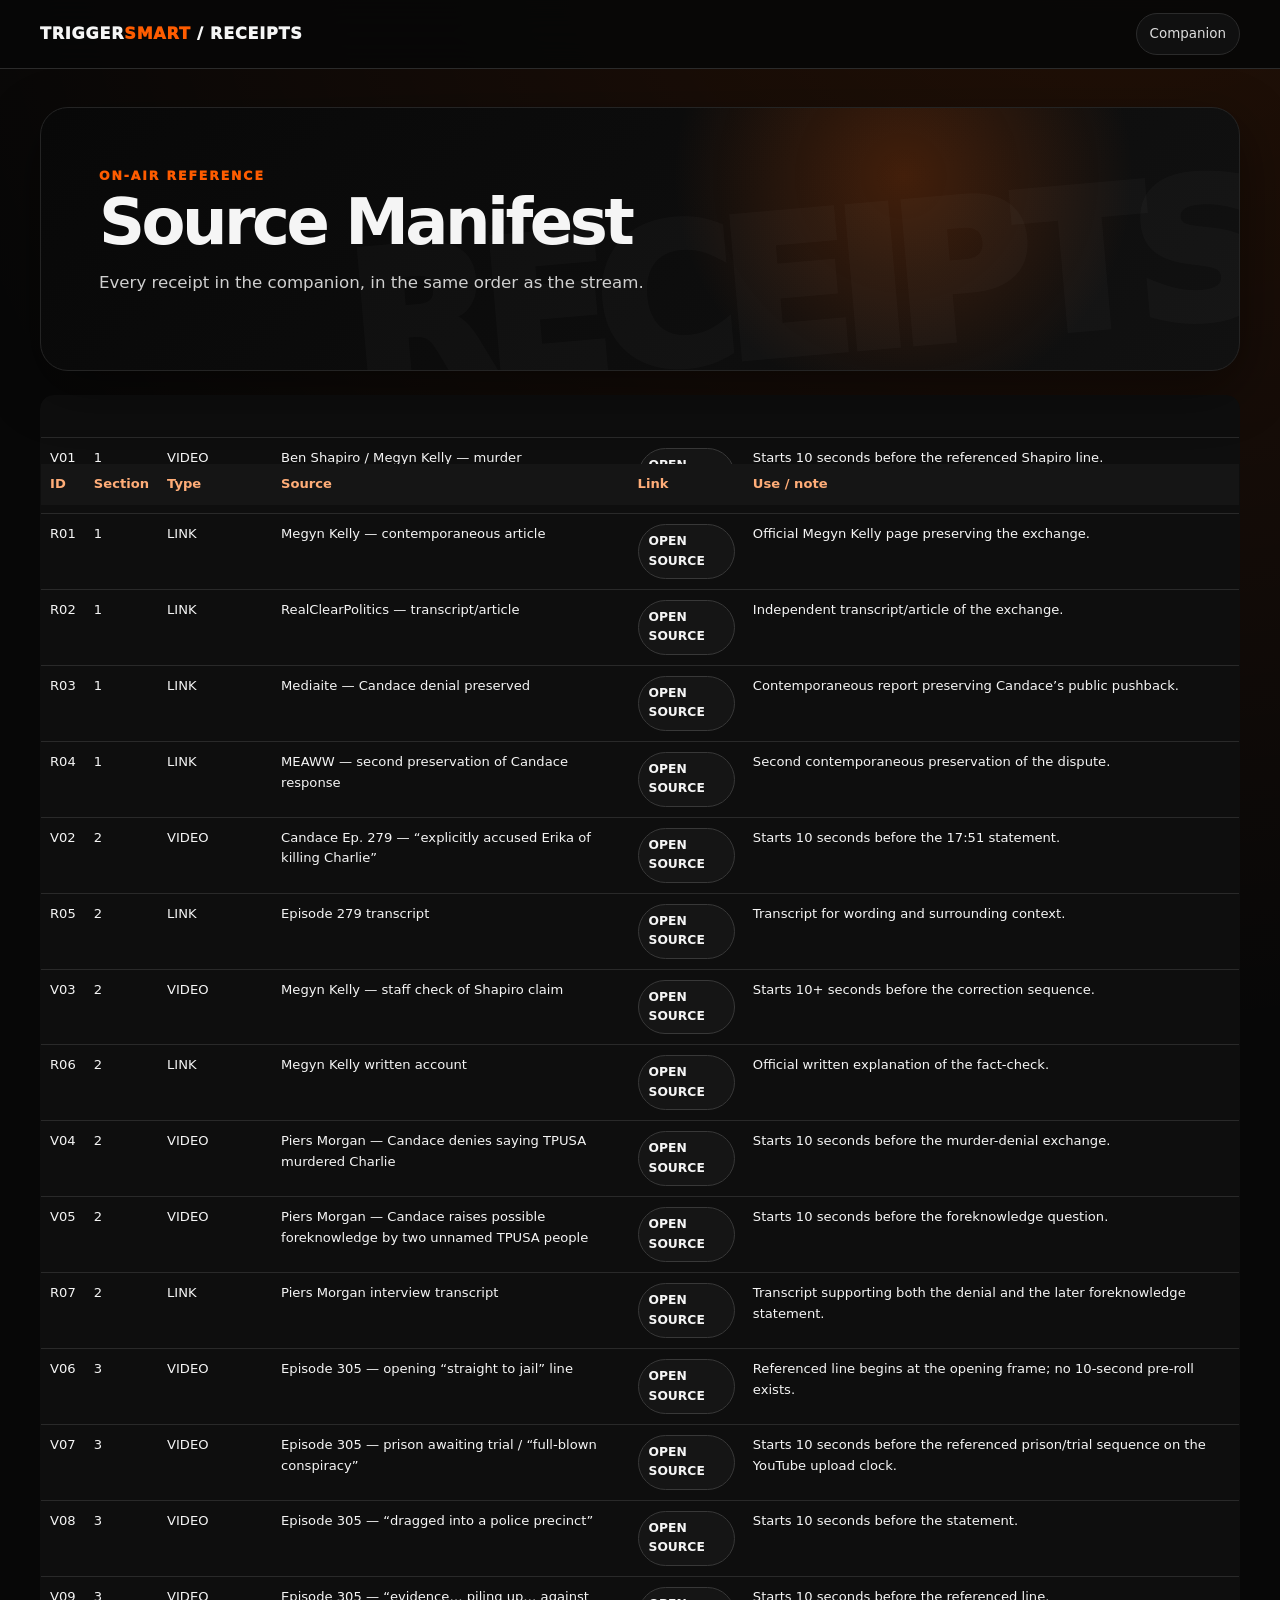
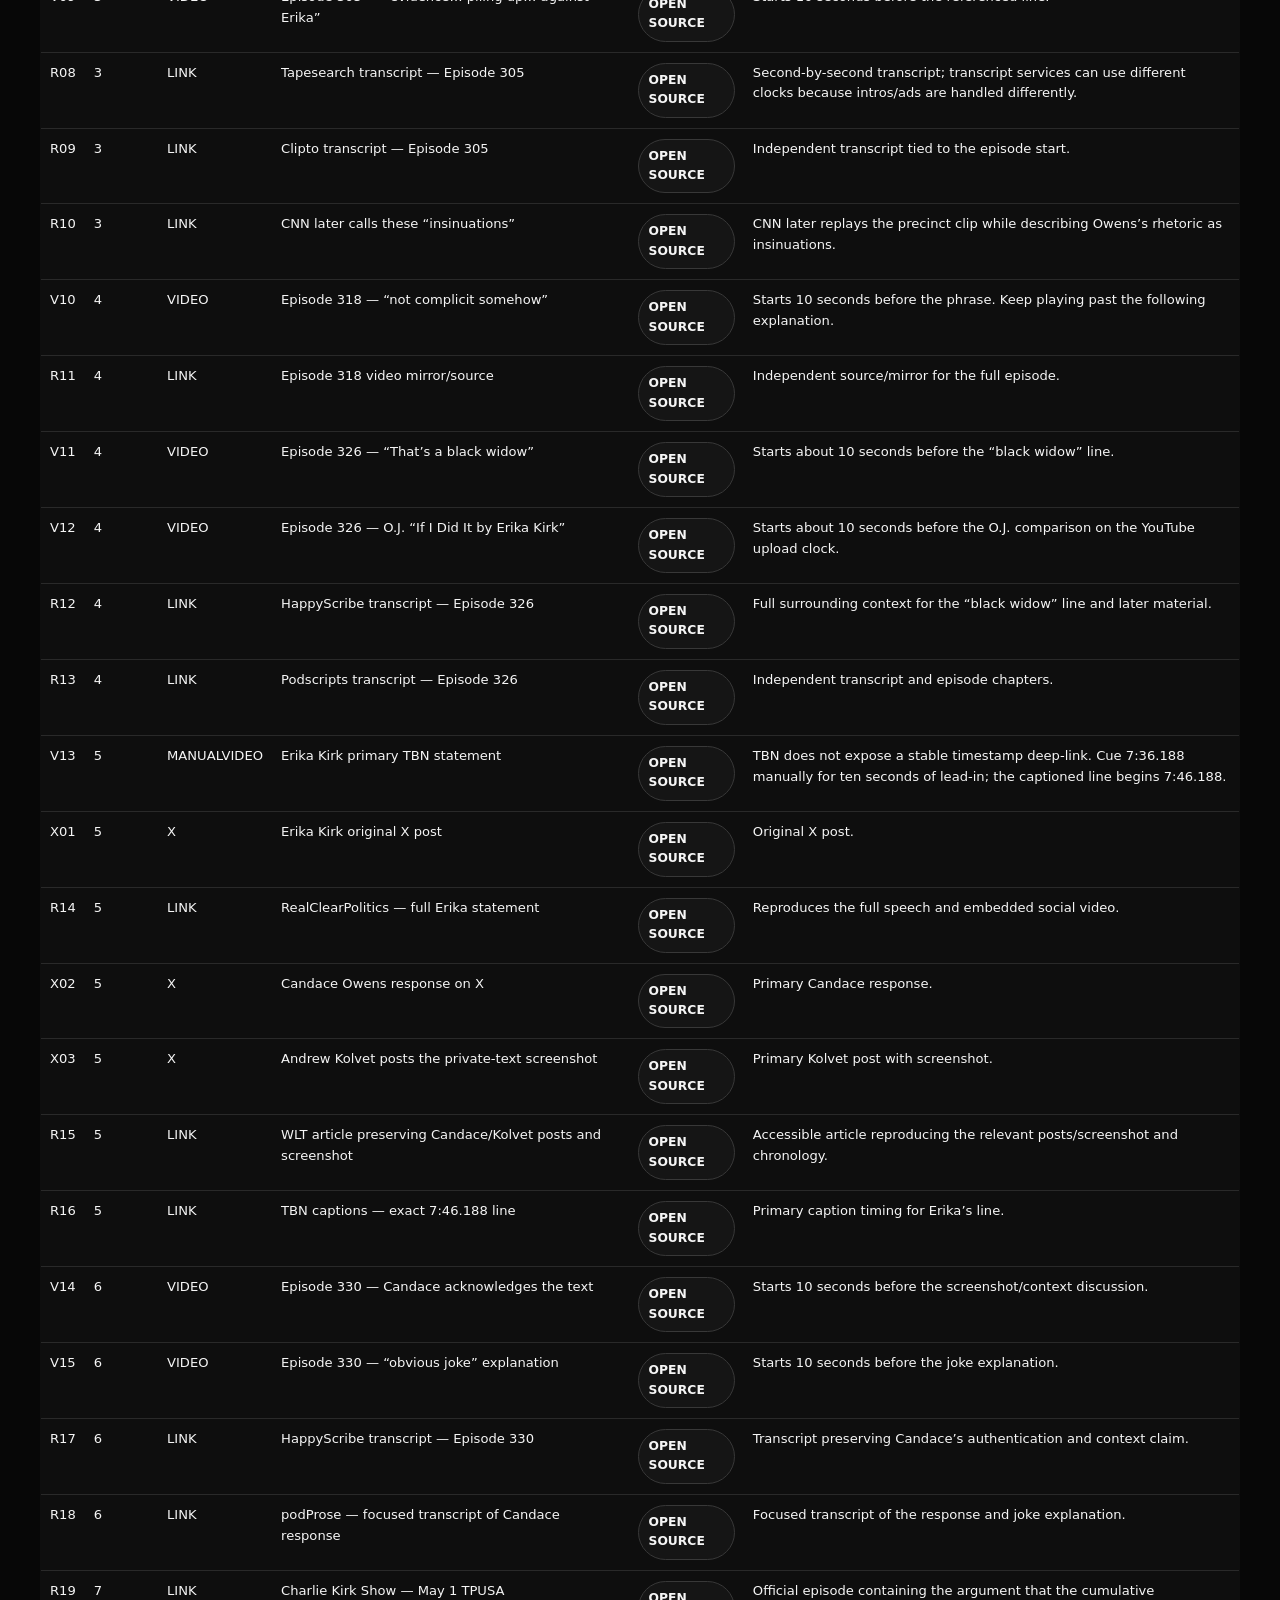
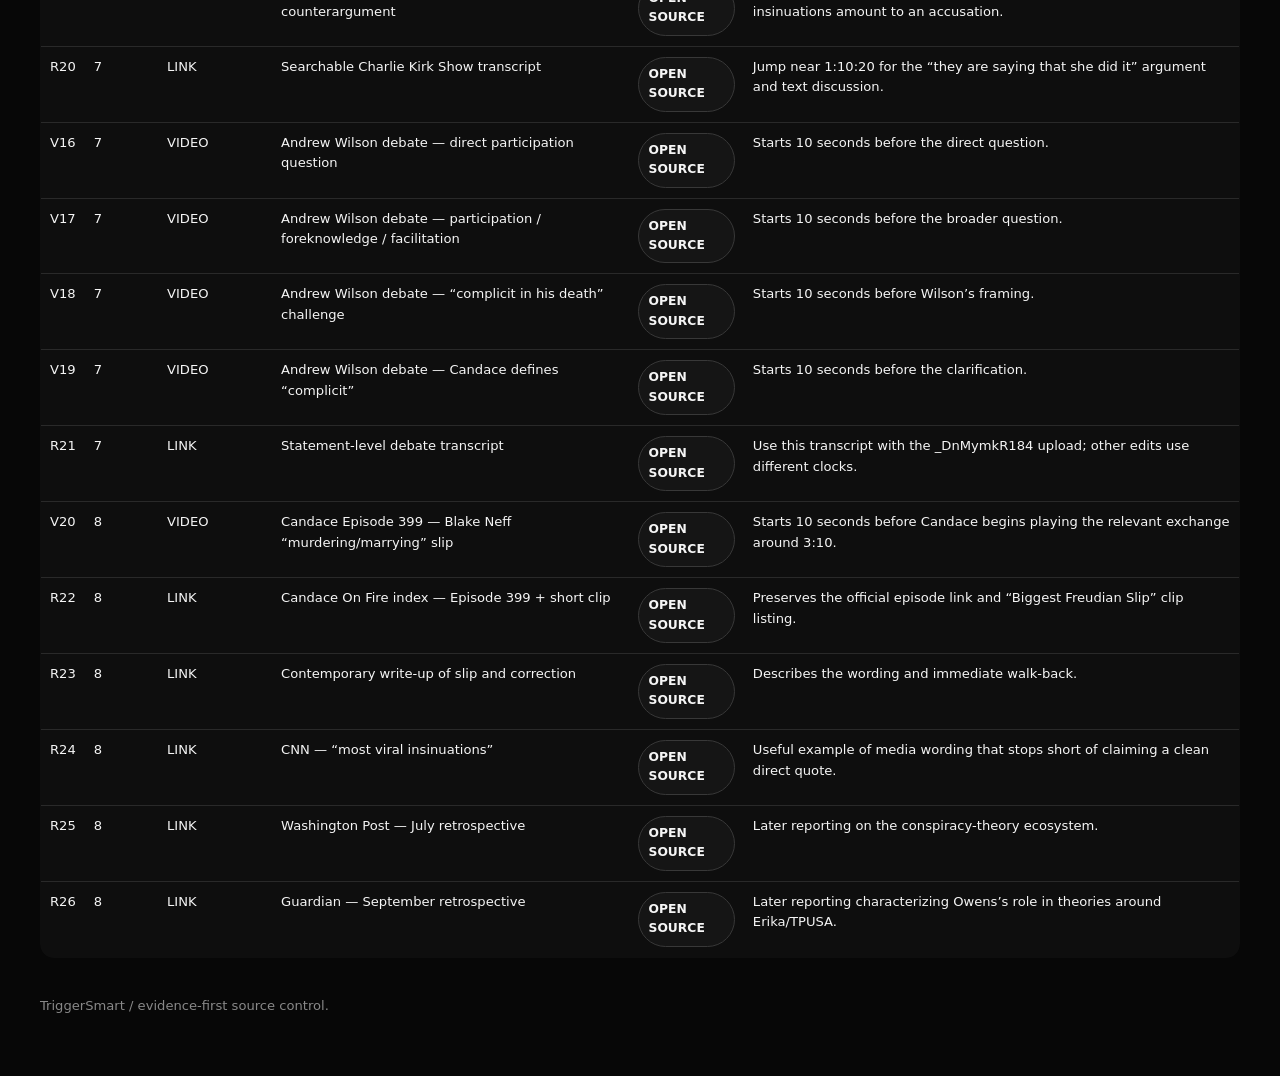
==== commit ee68383a: "Add files via upload" ====
--- a/docs/source-manifest.html
+++ b/docs/source-manifest.html
@@ -1,6 +1,7 @@
-<!doctype html><html><head><meta charset="utf-8"><meta name="viewport" content="width=device-width,initial-scale=1"><title>TriggerSmart | Source Manifest</title><style>
+<!DOCTYPE html>
+<html><head><meta charset="utf-8"/><meta content="width=device-width,initial-scale=1" name="viewport"/><title>TriggerSmart | Source Manifest</title><style>
 :root{--bg:#070707;--panel:#111;--panel2:#171717;--line:#2b2b2b;--muted:#a6a6a6;--text:#f5f5f5;--accent:#ff5c00;--accent2:#ff7a2f;--green:#55d98b;--amber:#f5c451;--red:#ff6767;--shadow:0 18px 55px rgba(0,0,0,.42);--radius:18px;--max:1240px}
 *{box-sizing:border-box}html{scroll-behavior:smooth}body{margin:0;background:radial-gradient(circle at 88% -5%,rgba(255,92,0,.12),transparent 27%),var(--bg);color:var(--text);font:16px/1.58 Inter,ui-sans-serif,system-ui,-apple-system,BlinkMacSystemFont,"Segoe UI",sans-serif}a{color:inherit}.wrap{max-width:var(--max);margin:auto;padding:0 20px}.topbar{position:sticky;top:0;z-index:60;background:rgba(7,7,7,.91);backdrop-filter:blur(18px);border-bottom:1px solid var(--line)}.topbar-inner{min-height:68px;display:flex;gap:18px;align-items:center;justify-content:space-between}.brandmark{font-weight:950;letter-spacing:.05em;white-space:nowrap}.brandmark span{color:var(--accent)}.nav{display:flex;gap:8px;overflow:auto;scrollbar-width:none}.nav::-webkit-scrollbar{display:none}.nav a,.chip{white-space:nowrap;text-decoration:none;border:1px solid var(--line);background:#101010;padding:9px 13px;border-radius:999px;color:#ddd;font-size:.84rem}.nav a:hover{border-color:#555;color:#fff}.hero{padding:38px 0 24px}.hero-frame{min-height:360px;position:relative;display:flex;align-items:flex-end;overflow:hidden;border:1px solid #242424;background:radial-gradient(circle at 72% 26%,rgba(255,92,0,.22),transparent 26%),linear-gradient(135deg,#080808,#111);border-radius:28px;box-shadow:var(--shadow)}.hero-frame:before{content:"RECEIPTS";position:absolute;right:-15px;top:30px;font-weight:1000;font-size:clamp(5rem,15vw,13rem);letter-spacing:-.08em;color:rgba(255,255,255,.025);transform:rotate(-5deg)}.hero-copy{position:relative;z-index:2;padding:clamp(26px,5vw,58px);max-width:990px}.eyebrow{color:var(--accent);font-weight:950;letter-spacing:.15em;text-transform:uppercase;font-size:.78rem}.hero h1{font-size:clamp(2.2rem,5vw,4.8rem);line-height:.95;margin:.4rem 0 1rem;letter-spacing:-.055em}.hero p{color:#d0d0d0;max-width:900px;font-size:1.04rem}.notice{border:1px solid #333;background:#101010;border-left:4px solid var(--accent);padding:14px 16px;border-radius:12px;margin:10px 0;color:#ddd}.notice strong{color:#fff}.notice.legal{border-left-color:var(--red)}.controls{display:flex;gap:8px;flex-wrap:wrap;align-items:center;margin:18px 0}.btn{display:inline-flex;align-items:center;justify-content:center;gap:6px;border:1px solid #383838;background:#151515;color:#f5f5f5;text-decoration:none;border-radius:999px;padding:9px 13px;font-weight:800;font-size:.82rem;cursor:pointer}.btn:hover{border-color:#666;background:#1d1d1d}.btn.primary{background:var(--accent);border-color:var(--accent);color:#090909}.btn.ghost{background:transparent}.btn.small{padding:7px 10px;font-size:.77rem}.btn.video{border-color:#74401f}.search{min-width:min(320px,100%);flex:1;border:1px solid #383838;border-radius:999px;background:#0d0d0d;color:#fff;padding:10px 14px;outline:none}.summary-grid{display:grid;grid-template-columns:repeat(4,1fr);gap:10px;margin:16px 0 26px}.stat{border:1px solid var(--line);background:var(--panel);border-radius:14px;padding:14px}.stat b{display:block;color:var(--accent);font-size:1.45rem}.stat span{color:var(--muted);font-size:.8rem}.section{border:1px solid var(--line);background:var(--panel);border-radius:18px;margin:12px 0;overflow:hidden;box-shadow:0 8px 28px rgba(0,0,0,.16)}.section>summary{cursor:pointer;list-style:none;display:flex;gap:14px;align-items:center;padding:18px 20px}.section>summary::-webkit-details-marker{display:none}.section[open]>summary{border-bottom:1px solid var(--line)}.num{width:38px;height:38px;display:grid;place-items:center;border-radius:50%;background:var(--accent);color:#080808;font-weight:1000;flex:none}.sumtitle{font-weight:950;font-size:1.08rem}.sumsub{color:var(--muted);font-size:.84rem;margin-top:2px}.content{padding:18px 20px 22px}.statusline{display:flex;gap:7px;flex-wrap:wrap;margin-bottom:12px}.tag{border:1px solid #3a3a3a;border-radius:999px;padding:5px 8px;font-size:.72rem;font-weight:900;text-transform:uppercase;letter-spacing:.05em}.tag.primary{border-color:#8a4b24;color:#ffad78}.tag.context{border-color:#365c47;color:#77d89c}.tag.warn{border-color:#705e2e;color:#f5c451}.evidence-grid{display:grid;grid-template-columns:repeat(2,minmax(0,1fr));gap:12px}.ev{border:1px solid #2d2d2d;background:#0d0d0d;border-radius:15px;padding:13px;min-width:0}.ev h3{margin:0 0 6px;font-size:.94rem}.ev p{margin:4px 0;color:#d4d4d4;font-size:.88rem}.ev small{display:block;color:var(--muted);margin-top:6px}.receipt-no{color:var(--accent);font-weight:1000}.media{max-width:480px;margin-top:10px;border:1px solid #2b2b2b;border-radius:12px;overflow:hidden;background:#000}.media iframe{display:block;width:100%;aspect-ratio:16/9;border:0}.caption{padding:8px 10px;color:#aaa;font-size:.75rem;background:#101010}.xcard{border:1px solid #383838;background:#0c0c0c;border-radius:14px;padding:13px;margin-top:8px}.xcard .xhead{font-weight:950}.quote{border-left:3px solid var(--accent);padding:10px 12px;background:#131313;border-radius:0 10px 10px 0;margin:9px 0;color:#f1f1f1}.analysis-grid{display:grid;grid-template-columns:1fr 1fr;gap:10px;margin-top:14px}.analysisbox{border:1px solid #303030;border-radius:13px;padding:12px;background:#101010;font-size:.86rem}.analysisbox.prove{border-left:4px solid var(--green)}.analysisbox.not{border-left:4px solid var(--amber)}.analysisbox b{display:block;margin-bottom:4px}.streamcue{margin:12px 0;border:1px dashed #62401f;background:#15100c;border-radius:12px;padding:10px 12px;color:#f2c8ae;font-size:.82rem}.footer{padding:38px 0 60px;color:#888;font-size:.82rem}.hide{display:none!important}.sticky-progress{position:fixed;right:18px;bottom:18px;z-index:70;background:#111;border:1px solid #333;border-radius:999px;padding:9px 12px;font-size:.75rem;color:#ccc;box-shadow:var(--shadow)}
 @media(max-width:900px){.summary-grid{grid-template-columns:1fr 1fr}.evidence-grid,.analysis-grid{grid-template-columns:1fr}.topbar-inner{align-items:flex-start;padding:10px 0;flex-direction:column}.nav{width:100%;padding-bottom:2px}.media{max-width:100%}.hero-frame{min-height:320px}}@media(max-width:560px){.summary-grid{grid-template-columns:1fr}.wrap{padding:0 13px}.section>summary{padding:15px}.content{padding:15px}.hero{padding-top:18px}}
 @media print{.topbar,.controls,.sticky-progress,.media{display:none!important}.section{break-inside:avoid}.section{display:block}.content{display:block!important}body{background:#fff;color:#000}.section,.ev,.analysisbox{background:#fff;color:#000;border-color:#ccc}.sumsub,.ev small{color:#555}}
-table{width:100%;border-collapse:collapse;background:#0e0e0e;border:1px solid var(--line);border-radius:14px;overflow:hidden}th,td{text-align:left;padding:10px 9px;border-bottom:1px solid #292929;vertical-align:top;font-size:.82rem}th{color:#ffad78;background:#151515;position:sticky;top:68px;z-index:4}tr:hover td{background:#121212}.tablewrap{overflow:auto;border-radius:14px}.note{color:var(--muted)}</style></head><body><header class="topbar"><div class="wrap topbar-inner"><div class="brandmark">TRIGGER<span>SMART</span> / RECEIPTS</div><nav class="nav"><a href="../index.html">Companion</a><a href="../script.html">Script</a></nav></div></header><main class="wrap"><section class="hero"><div class="hero-frame" style="min-height:260px"><div class="hero-copy"><div class="eyebrow">On-Air Reference</div><h1>Source Manifest</h1><p>Every receipt in the companion, in the same order as the stream.</p></div></div></section><div class="tablewrap"><table><thead><tr><th>ID</th><th>Script §</th><th>Type</th><th>Source</th><th>Link</th><th>Use / note</th></tr></thead><tbody><tr><td>V01</td><td>1</td><td>VIDEO</td><td>Ben Shapiro / Megyn Kelly — murder characterization</td><td><a class="btn small" target="_blank" rel="noopener" href="https://www.youtube.com/watch?v=tprng5mObQg&amp;t=4187s">OPEN SOURCE</a></td><td>Starts 10 seconds before the referenced Shapiro line.</td></tr><tr><td>R01</td><td>1</td><td>LINK</td><td>Megyn Kelly — contemporaneous article</td><td><a class="btn small" target="_blank" rel="noopener" href="https://www.megynkelly.com/2025/11/07/ben-shapiro-responds-to-tucker-carlson-feud-on-megyn-kelly-live-tour/">OPEN SOURCE</a></td><td>Official Megyn Kelly page preserving the exchange.</td></tr><tr><td>R02</td><td>1</td><td>LINK</td><td>RealClearPolitics — transcript/article</td><td><a class="btn small" target="_blank" rel="noopener" href="https://www.realclearpolitics.com/video/2025/11/07/ben_shapiro_tucker_carlson_is_an_ideological_launderer_of_bad_ideas_this_is_not_coming_from_a_place_of_personal_animus.html">OPEN SOURCE</a></td><td>Independent transcript/article of the exchange.</td></tr><tr><td>R03</td><td>1</td><td>LINK</td><td>Mediaite — Candace denial preserved</td><td><a class="btn small" target="_blank" rel="noopener" href="https://www.mediaite.com/media/news/you-comment-on-these-things-for-a-living-ben-shapiro-reminds-megyn-kelly-of-her-job-in-spat-over-candace-owens/">OPEN SOURCE</a></td><td>Contemporaneous report preserving Candace’s public pushback.</td></tr><tr><td>R04</td><td>1</td><td>LINK</td><td>MEAWW — second preservation of Candace response</td><td><a class="btn small" target="_blank" rel="noopener" href="https://news.meaww.com/never-accused-erika-candace-owens-rebukes-ben-shapiro-amid-charlie-kirk-shooting-response">OPEN SOURCE</a></td><td>Second contemporaneous preservation of the dispute.</td></tr><tr><td>V02</td><td>2</td><td>VIDEO</td><td>Candace Ep. 279 — “explicitly accused Erika of killing Charlie”</td><td><a class="btn small" target="_blank" rel="noopener" href="https://www.youtube.com/watch?v=6J6lRZPQ4jk&amp;t=1061s">OPEN SOURCE</a></td><td>Starts 10 seconds before the 17:51 statement.</td></tr><tr><td>R05</td><td>2</td><td>LINK</td><td>Episode 279 transcript</td><td><a class="btn small" target="_blank" rel="noopener" href="https://community.clipto.com/candace-owens/erika-kirk-tells-me-to-stop-tyler-robinson-makes-his-first-appearance-candace-ep-279">OPEN SOURCE</a></td><td>Transcript for wording and surrounding context.</td></tr><tr><td>V03</td><td>2</td><td>VIDEO</td><td>Megyn Kelly — staff check of Shapiro claim</td><td><a class="btn small" target="_blank" rel="noopener" href="https://www.youtube.com/watch?v=Xq9hI8lVFgs&amp;t=247s">OPEN SOURCE</a></td><td>Starts 10+ seconds before the correction sequence.</td></tr><tr><td>R06</td><td>2</td><td>LINK</td><td>Megyn Kelly written account</td><td><a class="btn small" target="_blank" rel="noopener" href="https://www.megynkelly.com/2025/12/16/megyn-kelly-reveals-behind-the-scenes-role-in-erika-kirk-candace-owens-meeting/">OPEN SOURCE</a></td><td>Official written explanation of the fact-check.</td></tr><tr><td>V04</td><td>2</td><td>VIDEO</td><td>Piers Morgan — Candace denies saying TPUSA murdered Charlie</td><td><a class="btn small" target="_blank" rel="noopener" href="https://www.youtube.com/watch?v=Xj1ql9H1s6g&amp;t=1396s">OPEN SOURCE</a></td><td>Starts 10 seconds before the murder-denial exchange.</td></tr><tr><td>V05</td><td>2</td><td>VIDEO</td><td>Piers Morgan — Candace raises possible foreknowledge by two unnamed TPUSA people</td><td><a class="btn small" target="_blank" rel="noopener" href="https://www.youtube.com/watch?v=Xj1ql9H1s6g&amp;t=1565s">OPEN SOURCE</a></td><td>Starts 10 seconds before the foreknowledge question.</td></tr><tr><td>R07</td><td>2</td><td>LINK</td><td>Piers Morgan interview transcript</td><td><a class="btn small" target="_blank" rel="noopener" href="https://podscripts.co/podcasts/piers-morgan-uncensored/i-will-not-stop-candace-owens-meets-erika-kirk-piers-morgan-interview">OPEN SOURCE</a></td><td>Transcript supporting both the denial and the later foreknowledge statement.</td></tr><tr><td>V06</td><td>3</td><td>VIDEO</td><td>Episode 305 — opening “straight to jail” line</td><td><a class="btn small" target="_blank" rel="noopener" href="https://www.youtube.com/watch?v=ti5Fxrvegno&amp;t=0s">OPEN SOURCE</a></td><td>Referenced line begins at the opening frame; no 10-second pre-roll exists.</td></tr><tr><td>V07</td><td>3</td><td>VIDEO</td><td>Episode 305 — prison awaiting trial / “full-blown conspiracy”</td><td><a class="btn small" target="_blank" rel="noopener" href="https://www.youtube.com/watch?v=ti5Fxrvegno&amp;t=19s">OPEN SOURCE</a></td><td>Starts 10 seconds before the referenced prison/trial sequence on the YouTube upload clock.</td></tr><tr><td>V08</td><td>3</td><td>VIDEO</td><td>Episode 305 — “dragged into a police precinct”</td><td><a class="btn small" target="_blank" rel="noopener" href="https://www.youtube.com/watch?v=ti5Fxrvegno&amp;t=58s">OPEN SOURCE</a></td><td>Starts 10 seconds before the statement.</td></tr><tr><td>V09</td><td>3</td><td>VIDEO</td><td>Episode 305 — “evidence… piling up… against Erika”</td><td><a class="btn small" target="_blank" rel="noopener" href="https://www.youtube.com/watch?v=ti5Fxrvegno&amp;t=79s">OPEN SOURCE</a></td><td>Starts 10 seconds before the referenced line.</td></tr><tr><td>R08</td><td>3</td><td>LINK</td><td>Tapesearch transcript — Episode 305</td><td><a class="btn small" target="_blank" rel="noopener" href="https://www.tapesearch.com/episode/here-s-why-it-s-time-for-the-police-to-question-erika-kirk-candace-ep-305/o9DkJrPUwfbd8aDLNiB6Ls">OPEN SOURCE</a></td><td>Second-by-second transcript; transcript services can use different clocks because intros/ads are handled differently.</td></tr><tr><td>R09</td><td>3</td><td>LINK</td><td>Clipto transcript — Episode 305</td><td><a class="btn small" target="_blank" rel="noopener" href="https://community.clipto.com/candace-owens/here-s-why-it-s-time-for-the-police-to-question-erika-kirk-candace-ep-305">OPEN SOURCE</a></td><td>Independent transcript tied to the episode start.</td></tr><tr><td>R10</td><td>3</td><td>LINK</td><td>CNN later calls these “insinuations”</td><td><a class="btn small" target="_blank" rel="noopener" href="https://transcripts.cnn.com/show/cnc/date/2026-06-23/segment/12">OPEN SOURCE</a></td><td>CNN later replays the precinct clip while describing Owens’s rhetoric as insinuations.</td></tr><tr><td>V10</td><td>4</td><td>VIDEO</td><td>Episode 318 — “not complicit somehow”</td><td><a class="btn small" target="_blank" rel="noopener" href="https://www.youtube.com/watch?v=7ERqbYElOfs&amp;t=1116s">OPEN SOURCE</a></td><td>Starts 10 seconds before the phrase. Keep playing past the following explanation.</td></tr><tr><td>R11</td><td>4</td><td>LINK</td><td>Episode 318 video mirror/source</td><td><a class="btn small" target="_blank" rel="noopener" href="https://www.bitchute.com/video/7ERqbYElOfs/">OPEN SOURCE</a></td><td>Independent source/mirror for the full episode.</td></tr><tr><td>V11</td><td>4</td><td>VIDEO</td><td>Episode 326 — “That’s a black widow”</td><td><a class="btn small" target="_blank" rel="noopener" href="https://www.youtube.com/watch?v=1mYNOqzAdXs&amp;t=1126s">OPEN SOURCE</a></td><td>Starts about 10 seconds before the “black widow” line.</td></tr><tr><td>V12</td><td>4</td><td>VIDEO</td><td>Episode 326 — O.J. “If I Did It by Erika Kirk”</td><td><a class="btn small" target="_blank" rel="noopener" href="https://www.youtube.com/watch?v=1mYNOqzAdXs&amp;t=1402s">OPEN SOURCE</a></td><td>Starts about 10 seconds before the O.J. comparison on the YouTube upload clock.</td></tr><tr><td>R12</td><td>4</td><td>LINK</td><td>HappyScribe transcript — Episode 326</td><td><a class="btn small" target="_blank" rel="noopener" href="https://podcasts.happyscribe.com/candace/secret-service-admits-there-was-no-threat-atf-releases-report">OPEN SOURCE</a></td><td>Full surrounding context for the “black widow” line and later material.</td></tr><tr><td>R13</td><td>4</td><td>LINK</td><td>Podscripts transcript — Episode 326</td><td><a class="btn small" target="_blank" rel="noopener" href="https://podscripts.co/podcasts/candace/secret-service-admits-there-was-no-threat-atf-releases-report-candace-ep-326">OPEN SOURCE</a></td><td>Independent transcript and episode chapters.</td></tr><tr><td>V13</td><td>5</td><td>MANUALVIDEO</td><td>Erika Kirk primary TBN statement</td><td><a class="btn small" target="_blank" rel="noopener" href="https://www.tbn.org/programs/charlie-kirk-today/episodes/erika-kirk-april-30-2026-charlie-kirk-today">OPEN SOURCE</a></td><td>TBN does not expose a stable timestamp deep-link. Cue 7:36.188 manually for ten seconds of lead-in; the captioned line begins 7:46.188.</td></tr><tr><td>X01</td><td>5</td><td>X</td><td>Erika Kirk original X post</td><td><a class="btn small" target="_blank" rel="noopener" href="https://x.com/MrsErikaKirk/status/2049534498514383108">OPEN SOURCE</a></td><td>Original X post.</td></tr><tr><td>R14</td><td>5</td><td>LINK</td><td>RealClearPolitics — full Erika statement</td><td><a class="btn small" target="_blank" rel="noopener" href="https://www.realclearpolitics.com/video/2026/04/30/erika_kirk_i_went_to_whcd_to_meet_the_journalists_who_have_tried_to_dehumanize_me.html">OPEN SOURCE</a></td><td>Reproduces the full speech and embedded social video.</td></tr><tr><td>X02</td><td>5</td><td>X</td><td>Candace Owens response on X</td><td><a class="btn small" target="_blank" rel="noopener" href="https://x.com/RealCandaceO/status/2049530057970917399">OPEN SOURCE</a></td><td>Primary Candace response.</td></tr><tr><td>X03</td><td>5</td><td>X</td><td>Andrew Kolvet posts the private-text screenshot</td><td><a class="btn small" target="_blank" rel="noopener" href="https://x.com/AndrewKolvet/status/2049579716341116940">OPEN SOURCE</a></td><td>Primary Kolvet post with screenshot.</td></tr><tr><td>R15</td><td>5</td><td>LINK</td><td>WLT article preserving Candace/Kolvet posts and screenshot</td><td><a class="btn small" target="_blank" rel="noopener" href="https://wltreport.com/2026/04/30/tpusas-andrew-kolvet-exposes-candace-owens-brings-receipts/">OPEN SOURCE</a></td><td>Accessible article reproducing the relevant posts/screenshot and chronology.</td></tr><tr><td>R16</td><td>5</td><td>LINK</td><td>TBN captions — exact 7:46.188 line</td><td><a class="btn small" target="_blank" rel="noopener" href="https://www.tbn.org/programs/charlie-kirk-today/episodes/erika-kirk-april-30-2026-charlie-kirk-today">OPEN SOURCE</a></td><td>Primary caption timing for Erika’s line.</td></tr><tr><td>V14</td><td>6</td><td>VIDEO</td><td>Episode 330 — Candace acknowledges the text</td><td><a class="btn small" target="_blank" rel="noopener" href="https://www.youtube.com/watch?v=qZ8RWfyuewQ&amp;t=3111s">OPEN SOURCE</a></td><td>Starts 10 seconds before the screenshot/context discussion.</td></tr><tr><td>V15</td><td>6</td><td>VIDEO</td><td>Episode 330 — “obvious joke” explanation</td><td><a class="btn small" target="_blank" rel="noopener" href="https://www.youtube.com/watch?v=qZ8RWfyuewQ&amp;t=3171s">OPEN SOURCE</a></td><td>Starts 10 seconds before the joke explanation.</td></tr><tr><td>R17</td><td>6</td><td>LINK</td><td>HappyScribe transcript — Episode 330</td><td><a class="btn small" target="_blank" rel="noopener" href="https://podcasts.happyscribe.com/candace/time-magazine-world-s-most-vile-person-candace-ep-330">OPEN SOURCE</a></td><td>Transcript preserving Candace’s authentication and context claim.</td></tr><tr><td>R18</td><td>6</td><td>LINK</td><td>podProse — focused transcript of Candace response</td><td><a class="btn small" target="_blank" rel="noopener" href="https://podprose.org/post/558/candace-owens-responding-erika-kirk-s-callout-transcript">OPEN SOURCE</a></td><td>Focused transcript of the response and joke explanation.</td></tr><tr><td>R19</td><td>7</td><td>LINK</td><td>Charlie Kirk Show — May 1 TPUSA counterargument</td><td><a class="btn small" target="_blank" rel="noopener" href="https://www.charliekirk.com/podcasts/should-james-comey-head-to-jail-ama-264">OPEN SOURCE</a></td><td>Official episode containing the argument that the cumulative insinuations amount to an accusation.</td></tr><tr><td>R20</td><td>7</td><td>LINK</td><td>Searchable Charlie Kirk Show transcript</td><td><a class="btn small" target="_blank" rel="noopener" href="https://fight.fudgie.org/search/show/ck/episode/20260501_Fri">OPEN SOURCE</a></td><td>Jump near 1:10:20 for the “they are saying that she did it” argument and text discussion.</td></tr><tr><td>V16</td><td>7</td><td>VIDEO</td><td>Andrew Wilson debate — direct participation question</td><td><a class="btn small" target="_blank" rel="noopener" href="https://www.youtube.com/live/_DnMymkR184?t=8317s">OPEN SOURCE</a></td><td>Starts 10 seconds before the direct question.</td></tr><tr><td>V17</td><td>7</td><td>VIDEO</td><td>Andrew Wilson debate — participation / foreknowledge / facilitation</td><td><a class="btn small" target="_blank" rel="noopener" href="https://www.youtube.com/live/_DnMymkR184?t=9241s">OPEN SOURCE</a></td><td>Starts 10 seconds before the broader question.</td></tr><tr><td>V18</td><td>7</td><td>VIDEO</td><td>Andrew Wilson debate — “complicit in his death” challenge</td><td><a class="btn small" target="_blank" rel="noopener" href="https://www.youtube.com/live/_DnMymkR184?t=9377s">OPEN SOURCE</a></td><td>Starts 10 seconds before Wilson’s framing.</td></tr><tr><td>V19</td><td>7</td><td>VIDEO</td><td>Andrew Wilson debate — Candace defines “complicit”</td><td><a class="btn small" target="_blank" rel="noopener" href="https://www.youtube.com/live/_DnMymkR184?t=9575s">OPEN SOURCE</a></td><td>Starts 10 seconds before the clarification.</td></tr><tr><td>R21</td><td>7</td><td>LINK</td><td>Statement-level debate transcript</td><td><a class="btn small" target="_blank" rel="noopener" href="https://steelmanned.com/debates/candace-owens-vs-andrew-wilson-tyler-robinson-guilty-or-pats/transcript">OPEN SOURCE</a></td><td>Use this transcript with the _DnMymkR184 upload; other edits use different clocks.</td></tr><tr><td>V20</td><td>8</td><td>VIDEO</td><td>Candace Episode 399 — Blake Neff “murdering/marrying” slip</td><td><a class="btn small" target="_blank" rel="noopener" href="https://www.youtube.com/watch?v=yrg_-D6oNHE&amp;t=180s">OPEN SOURCE</a></td><td>Starts 10 seconds before Candace begins playing the relevant exchange around 3:10.</td></tr><tr><td>R22</td><td>8</td><td>LINK</td><td>Candace On Fire index — Episode 399 + short clip</td><td><a class="btn small" target="_blank" rel="noopener" href="https://telemetr.io/en/channels/1283286173-candaceonfire/posts">OPEN SOURCE</a></td><td>Preserves the official episode link and “Biggest Freudian Slip” clip listing.</td></tr><tr><td>R23</td><td>8</td><td>LINK</td><td>Contemporary write-up of slip and correction</td><td><a class="btn small" target="_blank" rel="noopener" href="https://sageofquay.substack.com/p/candace-owens-blake-neffs-murdering">OPEN SOURCE</a></td><td>Describes the wording and immediate walk-back.</td></tr><tr><td>R24</td><td>8</td><td>LINK</td><td>CNN — “most viral insinuations”</td><td><a class="btn small" target="_blank" rel="noopener" href="https://transcripts.cnn.com/show/cnc/date/2026-06-23/segment/12">OPEN SOURCE</a></td><td>Useful example of media wording that stops short of claiming a clean direct quote.</td></tr><tr><td>R25</td><td>8</td><td>LINK</td><td>Washington Post — July retrospective</td><td><a class="btn small" target="_blank" rel="noopener" href="https://www.washingtonpost.com/nation/2026/07/11/conspiracy-theories-about-charlie-kirks-death-are-still-raging-infuriating-friends/">OPEN SOURCE</a></td><td>Later reporting on the conspiracy-theory ecosystem.</td></tr><tr><td>R26</td><td>8</td><td>LINK</td><td>Guardian — September retrospective</td><td><a class="btn small" target="_blank" rel="noopener" href="https://www.theguardian.com/us-news/ng-interactive/2026/sep/09/turning-point-usa-charlie-kirk-killing-one-year-later">OPEN SOURCE</a></td><td>Later reporting characterizing Owens’s role in theories around Erika/TPUSA.</td></tr></tbody></table></div><footer class="footer">TriggerSmart / evidence-first source control.</footer></main></body></html>+table{width:100%;border-collapse:collapse;background:#0e0e0e;border:1px solid var(--line);border-radius:14px;overflow:hidden}th,td{text-align:left;padding:10px 9px;border-bottom:1px solid #292929;vertical-align:top;font-size:.82rem}th{color:#ffad78;background:#151515;position:sticky;top:68px;z-index:4}tr:hover td{background:#121212}.tablewrap{overflow:auto;border-radius:14px}.note{color:var(--muted)}</style></head><body><header class="topbar"><div class="wrap topbar-inner"><div class="brandmark">TRIGGER<span>SMART</span> / RECEIPTS</div><nav class="nav"><a href="../index.html">Companion</a></nav></div></header><main class="wrap"><section class="hero"><div class="hero-frame" style="min-height:260px"><div class="hero-copy"><div class="eyebrow">On-Air Reference</div><h1>Source Manifest</h1><p>Every receipt in the companion, in the same order as the stream.</p></div></div></section><div class="tablewrap"><table><thead><tr><th>ID</th><th>Section</th><th>Type</th><th>Source</th><th>Link</th><th>Use / note</th></tr></thead><tbody><tr><td>V01</td><td>1</td><td>VIDEO</td><td>Ben Shapiro / Megyn Kelly — murder characterization</td><td><a class="btn small" href="https://www.youtube.com/watch?v=tprng5mObQg&amp;t=4187s" rel="noopener" target="_blank">OPEN SOURCE</a></td><td>Starts 10 seconds before the referenced Shapiro line.</td></tr><tr><td>R01</td><td>1</td><td>LINK</td><td>Megyn Kelly — contemporaneous article</td><td><a class="btn small" href="https://www.megynkelly.com/2025/11/07/ben-shapiro-responds-to-tucker-carlson-feud-on-megyn-kelly-live-tour/" rel="noopener" target="_blank">OPEN SOURCE</a></td><td>Official Megyn Kelly page preserving the exchange.</td></tr><tr><td>R02</td><td>1</td><td>LINK</td><td>RealClearPolitics — transcript/article</td><td><a class="btn small" href="https://www.realclearpolitics.com/video/2025/11/07/ben_shapiro_tucker_carlson_is_an_ideological_launderer_of_bad_ideas_this_is_not_coming_from_a_place_of_personal_animus.html" rel="noopener" target="_blank">OPEN SOURCE</a></td><td>Independent transcript/article of the exchange.</td></tr><tr><td>R03</td><td>1</td><td>LINK</td><td>Mediaite — Candace denial preserved</td><td><a class="btn small" href="https://www.mediaite.com/media/news/you-comment-on-these-things-for-a-living-ben-shapiro-reminds-megyn-kelly-of-her-job-in-spat-over-candace-owens/" rel="noopener" target="_blank">OPEN SOURCE</a></td><td>Contemporaneous report preserving Candace’s public pushback.</td></tr><tr><td>R04</td><td>1</td><td>LINK</td><td>MEAWW — second preservation of Candace response</td><td><a class="btn small" href="https://news.meaww.com/never-accused-erika-candace-owens-rebukes-ben-shapiro-amid-charlie-kirk-shooting-response" rel="noopener" target="_blank">OPEN SOURCE</a></td><td>Second contemporaneous preservation of the dispute.</td></tr><tr><td>V02</td><td>2</td><td>VIDEO</td><td>Candace Ep. 279 — “explicitly accused Erika of killing Charlie”</td><td><a class="btn small" href="https://www.youtube.com/watch?v=6J6lRZPQ4jk&amp;t=1061s" rel="noopener" target="_blank">OPEN SOURCE</a></td><td>Starts 10 seconds before the 17:51 statement.</td></tr><tr><td>R05</td><td>2</td><td>LINK</td><td>Episode 279 transcript</td><td><a class="btn small" href="https://community.clipto.com/candace-owens/erika-kirk-tells-me-to-stop-tyler-robinson-makes-his-first-appearance-candace-ep-279" rel="noopener" target="_blank">OPEN SOURCE</a></td><td>Transcript for wording and surrounding context.</td></tr><tr><td>V03</td><td>2</td><td>VIDEO</td><td>Megyn Kelly — staff check of Shapiro claim</td><td><a class="btn small" href="https://www.youtube.com/watch?v=Xq9hI8lVFgs&amp;t=247s" rel="noopener" target="_blank">OPEN SOURCE</a></td><td>Starts 10+ seconds before the correction sequence.</td></tr><tr><td>R06</td><td>2</td><td>LINK</td><td>Megyn Kelly written account</td><td><a class="btn small" href="https://www.megynkelly.com/2025/12/16/megyn-kelly-reveals-behind-the-scenes-role-in-erika-kirk-candace-owens-meeting/" rel="noopener" target="_blank">OPEN SOURCE</a></td><td>Official written explanation of the fact-check.</td></tr><tr><td>V04</td><td>2</td><td>VIDEO</td><td>Piers Morgan — Candace denies saying TPUSA murdered Charlie</td><td><a class="btn small" href="https://www.youtube.com/watch?v=Xj1ql9H1s6g&amp;t=1396s" rel="noopener" target="_blank">OPEN SOURCE</a></td><td>Starts 10 seconds before the murder-denial exchange.</td></tr><tr><td>V05</td><td>2</td><td>VIDEO</td><td>Piers Morgan — Candace raises possible foreknowledge by two unnamed TPUSA people</td><td><a class="btn small" href="https://www.youtube.com/watch?v=Xj1ql9H1s6g&amp;t=1565s" rel="noopener" target="_blank">OPEN SOURCE</a></td><td>Starts 10 seconds before the foreknowledge question.</td></tr><tr><td>R07</td><td>2</td><td>LINK</td><td>Piers Morgan interview transcript</td><td><a class="btn small" href="https://podscripts.co/podcasts/piers-morgan-uncensored/i-will-not-stop-candace-owens-meets-erika-kirk-piers-morgan-interview" rel="noopener" target="_blank">OPEN SOURCE</a></td><td>Transcript supporting both the denial and the later foreknowledge statement.</td></tr><tr><td>V06</td><td>3</td><td>VIDEO</td><td>Episode 305 — opening “straight to jail” line</td><td><a class="btn small" href="https://www.youtube.com/watch?v=ti5Fxrvegno&amp;t=0s" rel="noopener" target="_blank">OPEN SOURCE</a></td><td>Referenced line begins at the opening frame; no 10-second pre-roll exists.</td></tr><tr><td>V07</td><td>3</td><td>VIDEO</td><td>Episode 305 — prison awaiting trial / “full-blown conspiracy”</td><td><a class="btn small" href="https://www.youtube.com/watch?v=ti5Fxrvegno&amp;t=19s" rel="noopener" target="_blank">OPEN SOURCE</a></td><td>Starts 10 seconds before the referenced prison/trial sequence on the YouTube upload clock.</td></tr><tr><td>V08</td><td>3</td><td>VIDEO</td><td>Episode 305 — “dragged into a police precinct”</td><td><a class="btn small" href="https://www.youtube.com/watch?v=ti5Fxrvegno&amp;t=58s" rel="noopener" target="_blank">OPEN SOURCE</a></td><td>Starts 10 seconds before the statement.</td></tr><tr><td>V09</td><td>3</td><td>VIDEO</td><td>Episode 305 — “evidence… piling up… against Erika”</td><td><a class="btn small" href="https://www.youtube.com/watch?v=ti5Fxrvegno&amp;t=79s" rel="noopener" target="_blank">OPEN SOURCE</a></td><td>Starts 10 seconds before the referenced line.</td></tr><tr><td>R08</td><td>3</td><td>LINK</td><td>Tapesearch transcript — Episode 305</td><td><a class="btn small" href="https://www.tapesearch.com/episode/here-s-why-it-s-time-for-the-police-to-question-erika-kirk-candace-ep-305/o9DkJrPUwfbd8aDLNiB6Ls" rel="noopener" target="_blank">OPEN SOURCE</a></td><td>Second-by-second transcript; transcript services can use different clocks because intros/ads are handled differently.</td></tr><tr><td>R09</td><td>3</td><td>LINK</td><td>Clipto transcript — Episode 305</td><td><a class="btn small" href="https://community.clipto.com/candace-owens/here-s-why-it-s-time-for-the-police-to-question-erika-kirk-candace-ep-305" rel="noopener" target="_blank">OPEN SOURCE</a></td><td>Independent transcript tied to the episode start.</td></tr><tr><td>R10</td><td>3</td><td>LINK</td><td>CNN later calls these “insinuations”</td><td><a class="btn small" href="https://transcripts.cnn.com/show/cnc/date/2026-06-23/segment/12" rel="noopener" target="_blank">OPEN SOURCE</a></td><td>CNN later replays the precinct clip while describing Owens’s rhetoric as insinuations.</td></tr><tr><td>V10</td><td>4</td><td>VIDEO</td><td>Episode 318 — “not complicit somehow”</td><td><a class="btn small" href="https://www.youtube.com/watch?v=7ERqbYElOfs&amp;t=1116s" rel="noopener" target="_blank">OPEN SOURCE</a></td><td>Starts 10 seconds before the phrase. Keep playing past the following explanation.</td></tr><tr><td>R11</td><td>4</td><td>LINK</td><td>Episode 318 video mirror/source</td><td><a class="btn small" href="https://www.bitchute.com/video/7ERqbYElOfs/" rel="noopener" target="_blank">OPEN SOURCE</a></td><td>Independent source/mirror for the full episode.</td></tr><tr><td>V11</td><td>4</td><td>VIDEO</td><td>Episode 326 — “That’s a black widow”</td><td><a class="btn small" href="https://www.youtube.com/watch?v=1mYNOqzAdXs&amp;t=1126s" rel="noopener" target="_blank">OPEN SOURCE</a></td><td>Starts about 10 seconds before the “black widow” line.</td></tr><tr><td>V12</td><td>4</td><td>VIDEO</td><td>Episode 326 — O.J. “If I Did It by Erika Kirk”</td><td><a class="btn small" href="https://www.youtube.com/watch?v=1mYNOqzAdXs&amp;t=1402s" rel="noopener" target="_blank">OPEN SOURCE</a></td><td>Starts about 10 seconds before the O.J. comparison on the YouTube upload clock.</td></tr><tr><td>R12</td><td>4</td><td>LINK</td><td>HappyScribe transcript — Episode 326</td><td><a class="btn small" href="https://podcasts.happyscribe.com/candace/secret-service-admits-there-was-no-threat-atf-releases-report" rel="noopener" target="_blank">OPEN SOURCE</a></td><td>Full surrounding context for the “black widow” line and later material.</td></tr><tr><td>R13</td><td>4</td><td>LINK</td><td>Podscripts transcript — Episode 326</td><td><a class="btn small" href="https://podscripts.co/podcasts/candace/secret-service-admits-there-was-no-threat-atf-releases-report-candace-ep-326" rel="noopener" target="_blank">OPEN SOURCE</a></td><td>Independent transcript and episode chapters.</td></tr><tr><td>V13</td><td>5</td><td>MANUALVIDEO</td><td>Erika Kirk primary TBN statement</td><td><a class="btn small" href="https://www.tbn.org/programs/charlie-kirk-today/episodes/erika-kirk-april-30-2026-charlie-kirk-today" rel="noopener" target="_blank">OPEN SOURCE</a></td><td>TBN does not expose a stable timestamp deep-link. Cue 7:36.188 manually for ten seconds of lead-in; the captioned line begins 7:46.188.</td></tr><tr><td>X01</td><td>5</td><td>X</td><td>Erika Kirk original X post</td><td><a class="btn small" href="https://x.com/MrsErikaKirk/status/2049534498514383108" rel="noopener" target="_blank">OPEN SOURCE</a></td><td>Original X post.</td></tr><tr><td>R14</td><td>5</td><td>LINK</td><td>RealClearPolitics — full Erika statement</td><td><a class="btn small" href="https://www.realclearpolitics.com/video/2026/04/30/erika_kirk_i_went_to_whcd_to_meet_the_journalists_who_have_tried_to_dehumanize_me.html" rel="noopener" target="_blank">OPEN SOURCE</a></td><td>Reproduces the full speech and embedded social video.</td></tr><tr><td>X02</td><td>5</td><td>X</td><td>Candace Owens response on X</td><td><a class="btn small" href="https://x.com/RealCandaceO/status/2049530057970917399" rel="noopener" target="_blank">OPEN SOURCE</a></td><td>Primary Candace response.</td></tr><tr><td>X03</td><td>5</td><td>X</td><td>Andrew Kolvet posts the private-text screenshot</td><td><a class="btn small" href="https://x.com/AndrewKolvet/status/2049579716341116940" rel="noopener" target="_blank">OPEN SOURCE</a></td><td>Primary Kolvet post with screenshot.</td></tr><tr><td>R15</td><td>5</td><td>LINK</td><td>WLT article preserving Candace/Kolvet posts and screenshot</td><td><a class="btn small" href="https://wltreport.com/2026/04/30/tpusas-andrew-kolvet-exposes-candace-owens-brings-receipts/" rel="noopener" target="_blank">OPEN SOURCE</a></td><td>Accessible article reproducing the relevant posts/screenshot and chronology.</td></tr><tr><td>R16</td><td>5</td><td>LINK</td><td>TBN captions — exact 7:46.188 line</td><td><a class="btn small" href="https://www.tbn.org/programs/charlie-kirk-today/episodes/erika-kirk-april-30-2026-charlie-kirk-today" rel="noopener" target="_blank">OPEN SOURCE</a></td><td>Primary caption timing for Erika’s line.</td></tr><tr><td>V14</td><td>6</td><td>VIDEO</td><td>Episode 330 — Candace acknowledges the text</td><td><a class="btn small" href="https://www.youtube.com/watch?v=qZ8RWfyuewQ&amp;t=3111s" rel="noopener" target="_blank">OPEN SOURCE</a></td><td>Starts 10 seconds before the screenshot/context discussion.</td></tr><tr><td>V15</td><td>6</td><td>VIDEO</td><td>Episode 330 — “obvious joke” explanation</td><td><a class="btn small" href="https://www.youtube.com/watch?v=qZ8RWfyuewQ&amp;t=3171s" rel="noopener" target="_blank">OPEN SOURCE</a></td><td>Starts 10 seconds before the joke explanation.</td></tr><tr><td>R17</td><td>6</td><td>LINK</td><td>HappyScribe transcript — Episode 330</td><td><a class="btn small" href="https://podcasts.happyscribe.com/candace/time-magazine-world-s-most-vile-person-candace-ep-330" rel="noopener" target="_blank">OPEN SOURCE</a></td><td>Transcript preserving Candace’s authentication and context claim.</td></tr><tr><td>R18</td><td>6</td><td>LINK</td><td>podProse — focused transcript of Candace response</td><td><a class="btn small" href="https://podprose.org/post/558/candace-owens-responding-erika-kirk-s-callout-transcript" rel="noopener" target="_blank">OPEN SOURCE</a></td><td>Focused transcript of the response and joke explanation.</td></tr><tr><td>R19</td><td>7</td><td>LINK</td><td>Charlie Kirk Show — May 1 TPUSA counterargument</td><td><a class="btn small" href="https://www.charliekirk.com/podcasts/should-james-comey-head-to-jail-ama-264" rel="noopener" target="_blank">OPEN SOURCE</a></td><td>Official episode containing the argument that the cumulative insinuations amount to an accusation.</td></tr><tr><td>R20</td><td>7</td><td>LINK</td><td>Searchable Charlie Kirk Show transcript</td><td><a class="btn small" href="https://fight.fudgie.org/search/show/ck/episode/20260501_Fri" rel="noopener" target="_blank">OPEN SOURCE</a></td><td>Jump near 1:10:20 for the “they are saying that she did it” argument and text discussion.</td></tr><tr><td>V16</td><td>7</td><td>VIDEO</td><td>Andrew Wilson debate — direct participation question</td><td><a class="btn small" href="https://www.youtube.com/live/_DnMymkR184?t=8317s" rel="noopener" target="_blank">OPEN SOURCE</a></td><td>Starts 10 seconds before the direct question.</td></tr><tr><td>V17</td><td>7</td><td>VIDEO</td><td>Andrew Wilson debate — participation / foreknowledge / facilitation</td><td><a class="btn small" href="https://www.youtube.com/live/_DnMymkR184?t=9241s" rel="noopener" target="_blank">OPEN SOURCE</a></td><td>Starts 10 seconds before the broader question.</td></tr><tr><td>V18</td><td>7</td><td>VIDEO</td><td>Andrew Wilson debate — “complicit in his death” challenge</td><td><a class="btn small" href="https://www.youtube.com/live/_DnMymkR184?t=9377s" rel="noopener" target="_blank">OPEN SOURCE</a></td><td>Starts 10 seconds before Wilson’s framing.</td></tr><tr><td>V19</td><td>7</td><td>VIDEO</td><td>Andrew Wilson debate — Candace defines “complicit”</td><td><a class="btn small" href="https://www.youtube.com/live/_DnMymkR184?t=9575s" rel="noopener" target="_blank">OPEN SOURCE</a></td><td>Starts 10 seconds before the clarification.</td></tr><tr><td>R21</td><td>7</td><td>LINK</td><td>Statement-level debate transcript</td><td><a class="btn small" href="https://steelmanned.com/debates/candace-owens-vs-andrew-wilson-tyler-robinson-guilty-or-pats/transcript" rel="noopener" target="_blank">OPEN SOURCE</a></td><td>Use this transcript with the _DnMymkR184 upload; other edits use different clocks.</td></tr><tr><td>V20</td><td>8</td><td>VIDEO</td><td>Candace Episode 399 — Blake Neff “murdering/marrying” slip</td><td><a class="btn small" href="https://www.youtube.com/watch?v=yrg_-D6oNHE&amp;t=180s" rel="noopener" target="_blank">OPEN SOURCE</a></td><td>Starts 10 seconds before Candace begins playing the relevant exchange around 3:10.</td></tr><tr><td>R22</td><td>8</td><td>LINK</td><td>Candace On Fire index — Episode 399 + short clip</td><td><a class="btn small" href="https://telemetr.io/en/channels/1283286173-candaceonfire/posts" rel="noopener" target="_blank">OPEN SOURCE</a></td><td>Preserves the official episode link and “Biggest Freudian Slip” clip listing.</td></tr><tr><td>R23</td><td>8</td><td>LINK</td><td>Contemporary write-up of slip and correction</td><td><a class="btn small" href="https://sageofquay.substack.com/p/candace-owens-blake-neffs-murdering" rel="noopener" target="_blank">OPEN SOURCE</a></td><td>Describes the wording and immediate walk-back.</td></tr><tr><td>R24</td><td>8</td><td>LINK</td><td>CNN — “most viral insinuations”</td><td><a class="btn small" href="https://transcripts.cnn.com/show/cnc/date/2026-06-23/segment/12" rel="noopener" target="_blank">OPEN SOURCE</a></td><td>Useful example of media wording that stops short of claiming a clean direct quote.</td></tr><tr><td>R25</td><td>8</td><td>LINK</td><td>Washington Post — July retrospective</td><td><a class="btn small" href="https://www.washingtonpost.com/nation/2026/07/11/conspiracy-theories-about-charlie-kirks-death-are-still-raging-infuriating-friends/" rel="noopener" target="_blank">OPEN SOURCE</a></td><td>Later reporting on the conspiracy-theory ecosystem.</td></tr><tr><td>R26</td><td>8</td><td>LINK</td><td>Guardian — September retrospective</td><td><a class="btn small" href="https://www.theguardian.com/us-news/ng-interactive/2026/sep/09/turning-point-usa-charlie-kirk-killing-one-year-later" rel="noopener" target="_blank">OPEN SOURCE</a></td><td>Later reporting characterizing Owens’s role in theories around Erika/TPUSA.</td></tr></tbody></table></div><footer class="footer">TriggerSmart / evidence-first source control.</footer></main></body></html>
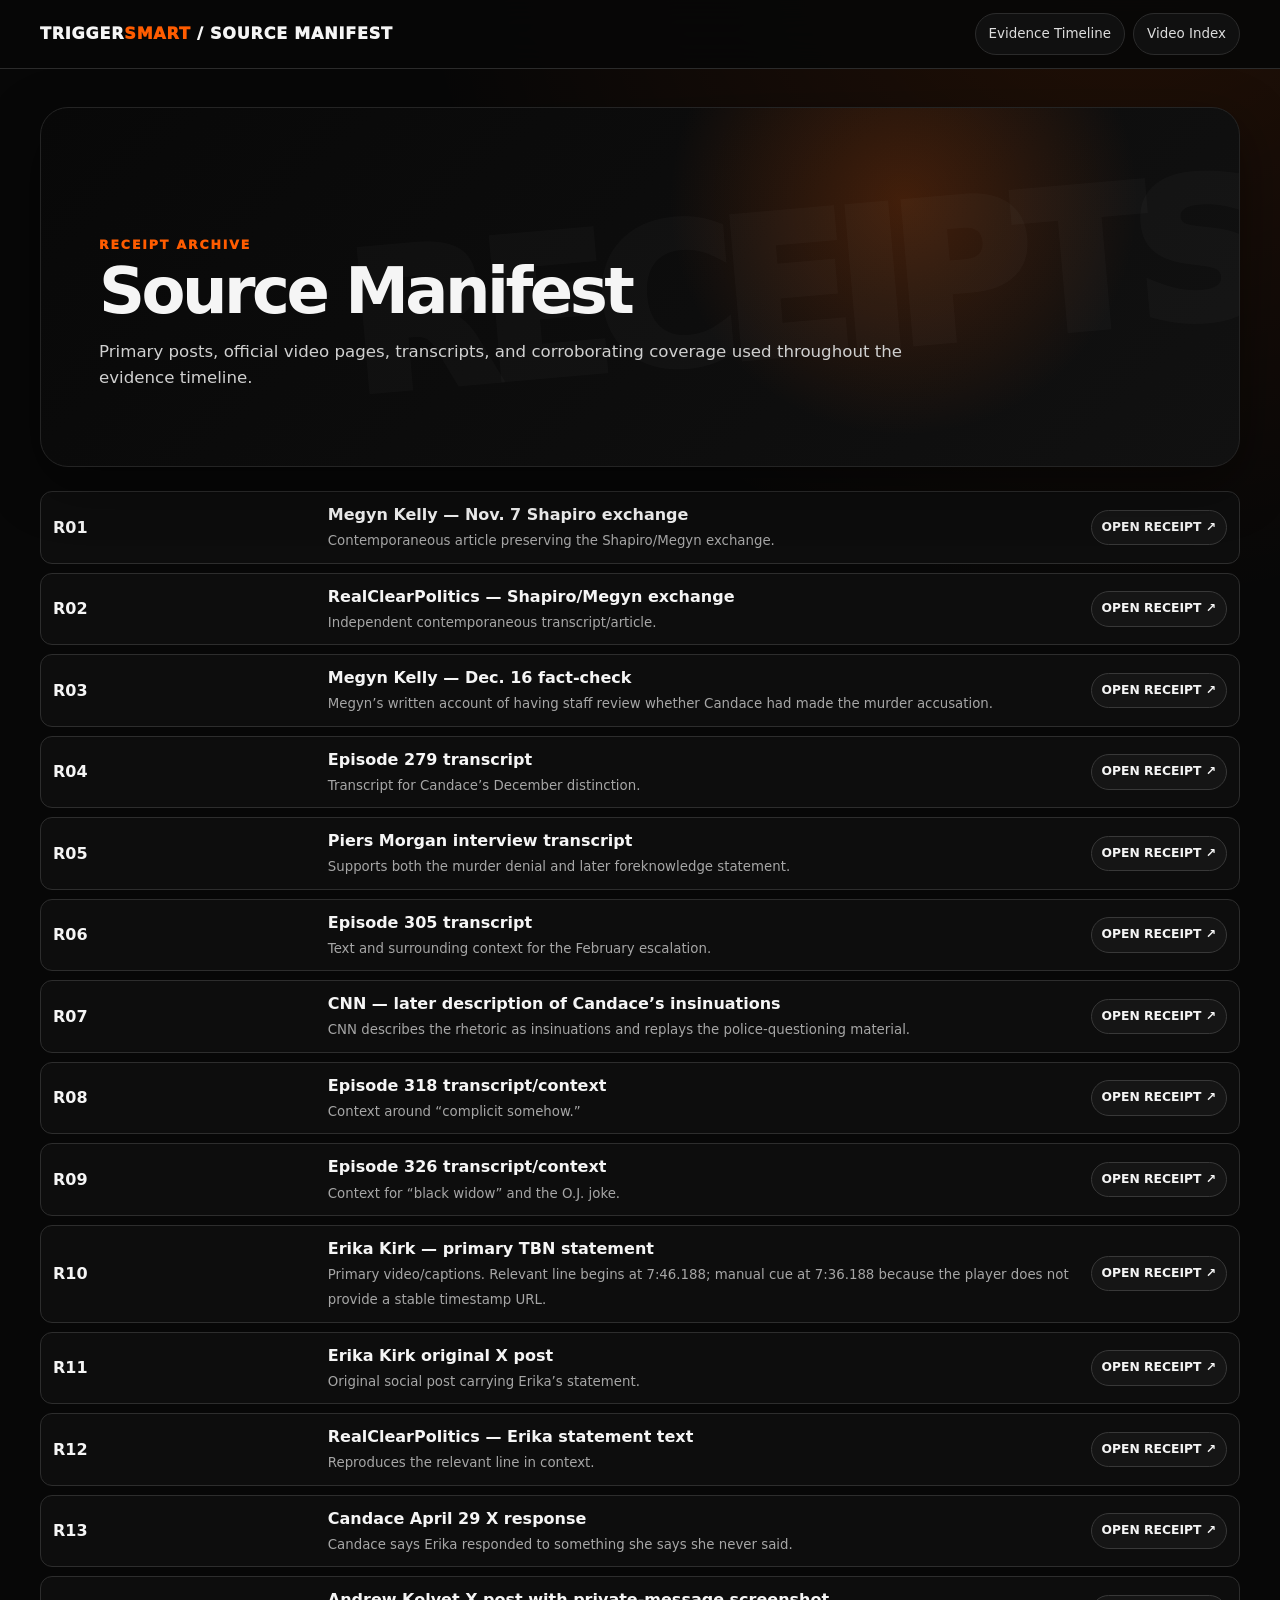
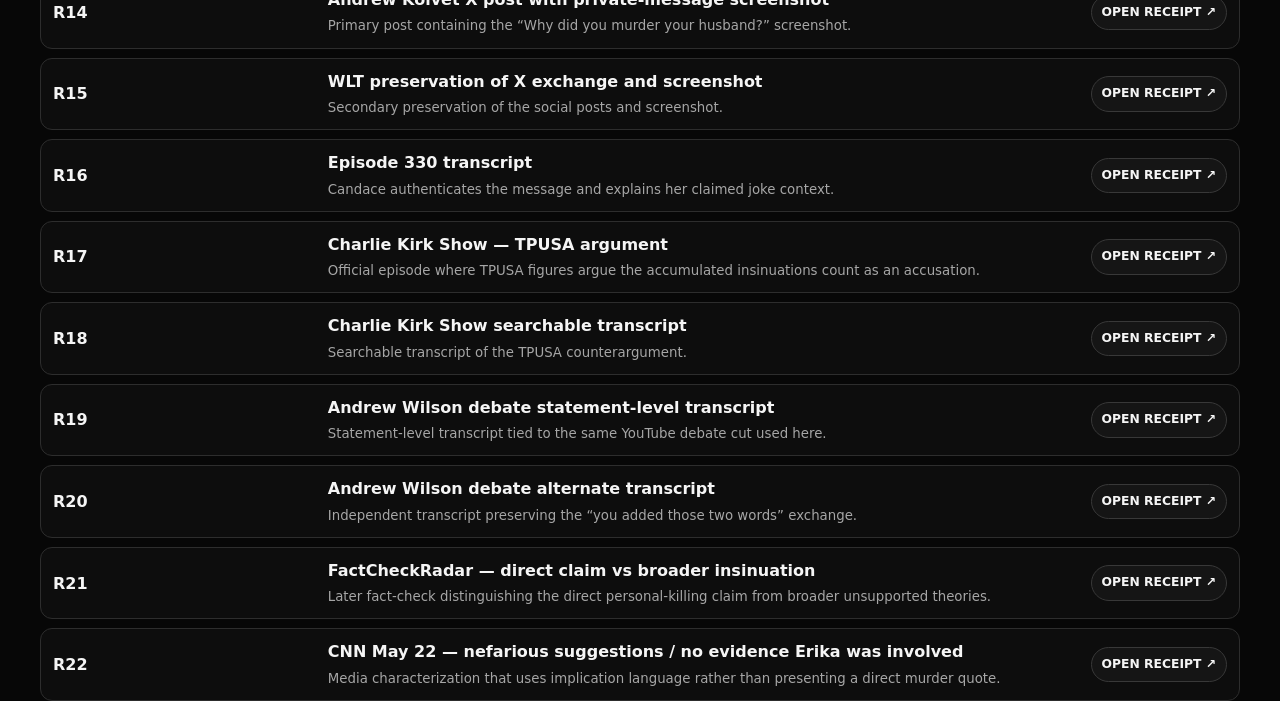
==== commit a443fed0: "Add files via upload" ====
--- a/docs/source-manifest.html
+++ b/docs/source-manifest.html
@@ -1,7 +1,5 @@
-<!DOCTYPE html>
-<html><head><meta charset="utf-8"/><meta content="width=device-width,initial-scale=1" name="viewport"/><title>TriggerSmart | Source Manifest</title><style>
+<!DOCTYPE html><html lang="en"><head><meta charset="utf-8"><meta name="viewport" content="width=device-width,initial-scale=1"><title>TriggerSmart Source Manifest</title><style>
 :root{--bg:#070707;--panel:#111;--panel2:#171717;--line:#2b2b2b;--muted:#a6a6a6;--text:#f5f5f5;--accent:#ff5c00;--accent2:#ff7a2f;--green:#55d98b;--amber:#f5c451;--red:#ff6767;--shadow:0 18px 55px rgba(0,0,0,.42);--radius:18px;--max:1240px}
-*{box-sizing:border-box}html{scroll-behavior:smooth}body{margin:0;background:radial-gradient(circle at 88% -5%,rgba(255,92,0,.12),transparent 27%),var(--bg);color:var(--text);font:16px/1.58 Inter,ui-sans-serif,system-ui,-apple-system,BlinkMacSystemFont,"Segoe UI",sans-serif}a{color:inherit}.wrap{max-width:var(--max);margin:auto;padding:0 20px}.topbar{position:sticky;top:0;z-index:60;background:rgba(7,7,7,.91);backdrop-filter:blur(18px);border-bottom:1px solid var(--line)}.topbar-inner{min-height:68px;display:flex;gap:18px;align-items:center;justify-content:space-between}.brandmark{font-weight:950;letter-spacing:.05em;white-space:nowrap}.brandmark span{color:var(--accent)}.nav{display:flex;gap:8px;overflow:auto;scrollbar-width:none}.nav::-webkit-scrollbar{display:none}.nav a,.chip{white-space:nowrap;text-decoration:none;border:1px solid var(--line);background:#101010;padding:9px 13px;border-radius:999px;color:#ddd;font-size:.84rem}.nav a:hover{border-color:#555;color:#fff}.hero{padding:38px 0 24px}.hero-frame{min-height:360px;position:relative;display:flex;align-items:flex-end;overflow:hidden;border:1px solid #242424;background:radial-gradient(circle at 72% 26%,rgba(255,92,0,.22),transparent 26%),linear-gradient(135deg,#080808,#111);border-radius:28px;box-shadow:var(--shadow)}.hero-frame:before{content:"RECEIPTS";position:absolute;right:-15px;top:30px;font-weight:1000;font-size:clamp(5rem,15vw,13rem);letter-spacing:-.08em;color:rgba(255,255,255,.025);transform:rotate(-5deg)}.hero-copy{position:relative;z-index:2;padding:clamp(26px,5vw,58px);max-width:990px}.eyebrow{color:var(--accent);font-weight:950;letter-spacing:.15em;text-transform:uppercase;font-size:.78rem}.hero h1{font-size:clamp(2.2rem,5vw,4.8rem);line-height:.95;margin:.4rem 0 1rem;letter-spacing:-.055em}.hero p{color:#d0d0d0;max-width:900px;font-size:1.04rem}.notice{border:1px solid #333;background:#101010;border-left:4px solid var(--accent);padding:14px 16px;border-radius:12px;margin:10px 0;color:#ddd}.notice strong{color:#fff}.notice.legal{border-left-color:var(--red)}.controls{display:flex;gap:8px;flex-wrap:wrap;align-items:center;margin:18px 0}.btn{display:inline-flex;align-items:center;justify-content:center;gap:6px;border:1px solid #383838;background:#151515;color:#f5f5f5;text-decoration:none;border-radius:999px;padding:9px 13px;font-weight:800;font-size:.82rem;cursor:pointer}.btn:hover{border-color:#666;background:#1d1d1d}.btn.primary{background:var(--accent);border-color:var(--accent);color:#090909}.btn.ghost{background:transparent}.btn.small{padding:7px 10px;font-size:.77rem}.btn.video{border-color:#74401f}.search{min-width:min(320px,100%);flex:1;border:1px solid #383838;border-radius:999px;background:#0d0d0d;color:#fff;padding:10px 14px;outline:none}.summary-grid{display:grid;grid-template-columns:repeat(4,1fr);gap:10px;margin:16px 0 26px}.stat{border:1px solid var(--line);background:var(--panel);border-radius:14px;padding:14px}.stat b{display:block;color:var(--accent);font-size:1.45rem}.stat span{color:var(--muted);font-size:.8rem}.section{border:1px solid var(--line);background:var(--panel);border-radius:18px;margin:12px 0;overflow:hidden;box-shadow:0 8px 28px rgba(0,0,0,.16)}.section>summary{cursor:pointer;list-style:none;display:flex;gap:14px;align-items:center;padding:18px 20px}.section>summary::-webkit-details-marker{display:none}.section[open]>summary{border-bottom:1px solid var(--line)}.num{width:38px;height:38px;display:grid;place-items:center;border-radius:50%;background:var(--accent);color:#080808;font-weight:1000;flex:none}.sumtitle{font-weight:950;font-size:1.08rem}.sumsub{color:var(--muted);font-size:.84rem;margin-top:2px}.content{padding:18px 20px 22px}.statusline{display:flex;gap:7px;flex-wrap:wrap;margin-bottom:12px}.tag{border:1px solid #3a3a3a;border-radius:999px;padding:5px 8px;font-size:.72rem;font-weight:900;text-transform:uppercase;letter-spacing:.05em}.tag.primary{border-color:#8a4b24;color:#ffad78}.tag.context{border-color:#365c47;color:#77d89c}.tag.warn{border-color:#705e2e;color:#f5c451}.evidence-grid{display:grid;grid-template-columns:repeat(2,minmax(0,1fr));gap:12px}.ev{border:1px solid #2d2d2d;background:#0d0d0d;border-radius:15px;padding:13px;min-width:0}.ev h3{margin:0 0 6px;font-size:.94rem}.ev p{margin:4px 0;color:#d4d4d4;font-size:.88rem}.ev small{display:block;color:var(--muted);margin-top:6px}.receipt-no{color:var(--accent);font-weight:1000}.media{max-width:480px;margin-top:10px;border:1px solid #2b2b2b;border-radius:12px;overflow:hidden;background:#000}.media iframe{display:block;width:100%;aspect-ratio:16/9;border:0}.caption{padding:8px 10px;color:#aaa;font-size:.75rem;background:#101010}.xcard{border:1px solid #383838;background:#0c0c0c;border-radius:14px;padding:13px;margin-top:8px}.xcard .xhead{font-weight:950}.quote{border-left:3px solid var(--accent);padding:10px 12px;background:#131313;border-radius:0 10px 10px 0;margin:9px 0;color:#f1f1f1}.analysis-grid{display:grid;grid-template-columns:1fr 1fr;gap:10px;margin-top:14px}.analysisbox{border:1px solid #303030;border-radius:13px;padding:12px;background:#101010;font-size:.86rem}.analysisbox.prove{border-left:4px solid var(--green)}.analysisbox.not{border-left:4px solid var(--amber)}.analysisbox b{display:block;margin-bottom:4px}.streamcue{margin:12px 0;border:1px dashed #62401f;background:#15100c;border-radius:12px;padding:10px 12px;color:#f2c8ae;font-size:.82rem}.footer{padding:38px 0 60px;color:#888;font-size:.82rem}.hide{display:none!important}.sticky-progress{position:fixed;right:18px;bottom:18px;z-index:70;background:#111;border:1px solid #333;border-radius:999px;padding:9px 12px;font-size:.75rem;color:#ccc;box-shadow:var(--shadow)}
-@media(max-width:900px){.summary-grid{grid-template-columns:1fr 1fr}.evidence-grid,.analysis-grid{grid-template-columns:1fr}.topbar-inner{align-items:flex-start;padding:10px 0;flex-direction:column}.nav{width:100%;padding-bottom:2px}.media{max-width:100%}.hero-frame{min-height:320px}}@media(max-width:560px){.summary-grid{grid-template-columns:1fr}.wrap{padding:0 13px}.section>summary{padding:15px}.content{padding:15px}.hero{padding-top:18px}}
-@media print{.topbar,.controls,.sticky-progress,.media{display:none!important}.section{break-inside:avoid}.section{display:block}.content{display:block!important}body{background:#fff;color:#000}.section,.ev,.analysisbox{background:#fff;color:#000;border-color:#ccc}.sumsub,.ev small{color:#555}}
-table{width:100%;border-collapse:collapse;background:#0e0e0e;border:1px solid var(--line);border-radius:14px;overflow:hidden}th,td{text-align:left;padding:10px 9px;border-bottom:1px solid #292929;vertical-align:top;font-size:.82rem}th{color:#ffad78;background:#151515;position:sticky;top:68px;z-index:4}tr:hover td{background:#121212}.tablewrap{overflow:auto;border-radius:14px}.note{color:var(--muted)}</style></head><body><header class="topbar"><div class="wrap topbar-inner"><div class="brandmark">TRIGGER<span>SMART</span> / RECEIPTS</div><nav class="nav"><a href="../index.html">Companion</a></nav></div></header><main class="wrap"><section class="hero"><div class="hero-frame" style="min-height:260px"><div class="hero-copy"><div class="eyebrow">On-Air Reference</div><h1>Source Manifest</h1><p>Every receipt in the companion, in the same order as the stream.</p></div></div></section><div class="tablewrap"><table><thead><tr><th>ID</th><th>Section</th><th>Type</th><th>Source</th><th>Link</th><th>Use / note</th></tr></thead><tbody><tr><td>V01</td><td>1</td><td>VIDEO</td><td>Ben Shapiro / Megyn Kelly — murder characterization</td><td><a class="btn small" href="https://www.youtube.com/watch?v=tprng5mObQg&amp;t=4187s" rel="noopener" target="_blank">OPEN SOURCE</a></td><td>Starts 10 seconds before the referenced Shapiro line.</td></tr><tr><td>R01</td><td>1</td><td>LINK</td><td>Megyn Kelly — contemporaneous article</td><td><a class="btn small" href="https://www.megynkelly.com/2025/11/07/ben-shapiro-responds-to-tucker-carlson-feud-on-megyn-kelly-live-tour/" rel="noopener" target="_blank">OPEN SOURCE</a></td><td>Official Megyn Kelly page preserving the exchange.</td></tr><tr><td>R02</td><td>1</td><td>LINK</td><td>RealClearPolitics — transcript/article</td><td><a class="btn small" href="https://www.realclearpolitics.com/video/2025/11/07/ben_shapiro_tucker_carlson_is_an_ideological_launderer_of_bad_ideas_this_is_not_coming_from_a_place_of_personal_animus.html" rel="noopener" target="_blank">OPEN SOURCE</a></td><td>Independent transcript/article of the exchange.</td></tr><tr><td>R03</td><td>1</td><td>LINK</td><td>Mediaite — Candace denial preserved</td><td><a class="btn small" href="https://www.mediaite.com/media/news/you-comment-on-these-things-for-a-living-ben-shapiro-reminds-megyn-kelly-of-her-job-in-spat-over-candace-owens/" rel="noopener" target="_blank">OPEN SOURCE</a></td><td>Contemporaneous report preserving Candace’s public pushback.</td></tr><tr><td>R04</td><td>1</td><td>LINK</td><td>MEAWW — second preservation of Candace response</td><td><a class="btn small" href="https://news.meaww.com/never-accused-erika-candace-owens-rebukes-ben-shapiro-amid-charlie-kirk-shooting-response" rel="noopener" target="_blank">OPEN SOURCE</a></td><td>Second contemporaneous preservation of the dispute.</td></tr><tr><td>V02</td><td>2</td><td>VIDEO</td><td>Candace Ep. 279 — “explicitly accused Erika of killing Charlie”</td><td><a class="btn small" href="https://www.youtube.com/watch?v=6J6lRZPQ4jk&amp;t=1061s" rel="noopener" target="_blank">OPEN SOURCE</a></td><td>Starts 10 seconds before the 17:51 statement.</td></tr><tr><td>R05</td><td>2</td><td>LINK</td><td>Episode 279 transcript</td><td><a class="btn small" href="https://community.clipto.com/candace-owens/erika-kirk-tells-me-to-stop-tyler-robinson-makes-his-first-appearance-candace-ep-279" rel="noopener" target="_blank">OPEN SOURCE</a></td><td>Transcript for wording and surrounding context.</td></tr><tr><td>V03</td><td>2</td><td>VIDEO</td><td>Megyn Kelly — staff check of Shapiro claim</td><td><a class="btn small" href="https://www.youtube.com/watch?v=Xq9hI8lVFgs&amp;t=247s" rel="noopener" target="_blank">OPEN SOURCE</a></td><td>Starts 10+ seconds before the correction sequence.</td></tr><tr><td>R06</td><td>2</td><td>LINK</td><td>Megyn Kelly written account</td><td><a class="btn small" href="https://www.megynkelly.com/2025/12/16/megyn-kelly-reveals-behind-the-scenes-role-in-erika-kirk-candace-owens-meeting/" rel="noopener" target="_blank">OPEN SOURCE</a></td><td>Official written explanation of the fact-check.</td></tr><tr><td>V04</td><td>2</td><td>VIDEO</td><td>Piers Morgan — Candace denies saying TPUSA murdered Charlie</td><td><a class="btn small" href="https://www.youtube.com/watch?v=Xj1ql9H1s6g&amp;t=1396s" rel="noopener" target="_blank">OPEN SOURCE</a></td><td>Starts 10 seconds before the murder-denial exchange.</td></tr><tr><td>V05</td><td>2</td><td>VIDEO</td><td>Piers Morgan — Candace raises possible foreknowledge by two unnamed TPUSA people</td><td><a class="btn small" href="https://www.youtube.com/watch?v=Xj1ql9H1s6g&amp;t=1565s" rel="noopener" target="_blank">OPEN SOURCE</a></td><td>Starts 10 seconds before the foreknowledge question.</td></tr><tr><td>R07</td><td>2</td><td>LINK</td><td>Piers Morgan interview transcript</td><td><a class="btn small" href="https://podscripts.co/podcasts/piers-morgan-uncensored/i-will-not-stop-candace-owens-meets-erika-kirk-piers-morgan-interview" rel="noopener" target="_blank">OPEN SOURCE</a></td><td>Transcript supporting both the denial and the later foreknowledge statement.</td></tr><tr><td>V06</td><td>3</td><td>VIDEO</td><td>Episode 305 — opening “straight to jail” line</td><td><a class="btn small" href="https://www.youtube.com/watch?v=ti5Fxrvegno&amp;t=0s" rel="noopener" target="_blank">OPEN SOURCE</a></td><td>Referenced line begins at the opening frame; no 10-second pre-roll exists.</td></tr><tr><td>V07</td><td>3</td><td>VIDEO</td><td>Episode 305 — prison awaiting trial / “full-blown conspiracy”</td><td><a class="btn small" href="https://www.youtube.com/watch?v=ti5Fxrvegno&amp;t=19s" rel="noopener" target="_blank">OPEN SOURCE</a></td><td>Starts 10 seconds before the referenced prison/trial sequence on the YouTube upload clock.</td></tr><tr><td>V08</td><td>3</td><td>VIDEO</td><td>Episode 305 — “dragged into a police precinct”</td><td><a class="btn small" href="https://www.youtube.com/watch?v=ti5Fxrvegno&amp;t=58s" rel="noopener" target="_blank">OPEN SOURCE</a></td><td>Starts 10 seconds before the statement.</td></tr><tr><td>V09</td><td>3</td><td>VIDEO</td><td>Episode 305 — “evidence… piling up… against Erika”</td><td><a class="btn small" href="https://www.youtube.com/watch?v=ti5Fxrvegno&amp;t=79s" rel="noopener" target="_blank">OPEN SOURCE</a></td><td>Starts 10 seconds before the referenced line.</td></tr><tr><td>R08</td><td>3</td><td>LINK</td><td>Tapesearch transcript — Episode 305</td><td><a class="btn small" href="https://www.tapesearch.com/episode/here-s-why-it-s-time-for-the-police-to-question-erika-kirk-candace-ep-305/o9DkJrPUwfbd8aDLNiB6Ls" rel="noopener" target="_blank">OPEN SOURCE</a></td><td>Second-by-second transcript; transcript services can use different clocks because intros/ads are handled differently.</td></tr><tr><td>R09</td><td>3</td><td>LINK</td><td>Clipto transcript — Episode 305</td><td><a class="btn small" href="https://community.clipto.com/candace-owens/here-s-why-it-s-time-for-the-police-to-question-erika-kirk-candace-ep-305" rel="noopener" target="_blank">OPEN SOURCE</a></td><td>Independent transcript tied to the episode start.</td></tr><tr><td>R10</td><td>3</td><td>LINK</td><td>CNN later calls these “insinuations”</td><td><a class="btn small" href="https://transcripts.cnn.com/show/cnc/date/2026-06-23/segment/12" rel="noopener" target="_blank">OPEN SOURCE</a></td><td>CNN later replays the precinct clip while describing Owens’s rhetoric as insinuations.</td></tr><tr><td>V10</td><td>4</td><td>VIDEO</td><td>Episode 318 — “not complicit somehow”</td><td><a class="btn small" href="https://www.youtube.com/watch?v=7ERqbYElOfs&amp;t=1116s" rel="noopener" target="_blank">OPEN SOURCE</a></td><td>Starts 10 seconds before the phrase. Keep playing past the following explanation.</td></tr><tr><td>R11</td><td>4</td><td>LINK</td><td>Episode 318 video mirror/source</td><td><a class="btn small" href="https://www.bitchute.com/video/7ERqbYElOfs/" rel="noopener" target="_blank">OPEN SOURCE</a></td><td>Independent source/mirror for the full episode.</td></tr><tr><td>V11</td><td>4</td><td>VIDEO</td><td>Episode 326 — “That’s a black widow”</td><td><a class="btn small" href="https://www.youtube.com/watch?v=1mYNOqzAdXs&amp;t=1126s" rel="noopener" target="_blank">OPEN SOURCE</a></td><td>Starts about 10 seconds before the “black widow” line.</td></tr><tr><td>V12</td><td>4</td><td>VIDEO</td><td>Episode 326 — O.J. “If I Did It by Erika Kirk”</td><td><a class="btn small" href="https://www.youtube.com/watch?v=1mYNOqzAdXs&amp;t=1402s" rel="noopener" target="_blank">OPEN SOURCE</a></td><td>Starts about 10 seconds before the O.J. comparison on the YouTube upload clock.</td></tr><tr><td>R12</td><td>4</td><td>LINK</td><td>HappyScribe transcript — Episode 326</td><td><a class="btn small" href="https://podcasts.happyscribe.com/candace/secret-service-admits-there-was-no-threat-atf-releases-report" rel="noopener" target="_blank">OPEN SOURCE</a></td><td>Full surrounding context for the “black widow” line and later material.</td></tr><tr><td>R13</td><td>4</td><td>LINK</td><td>Podscripts transcript — Episode 326</td><td><a class="btn small" href="https://podscripts.co/podcasts/candace/secret-service-admits-there-was-no-threat-atf-releases-report-candace-ep-326" rel="noopener" target="_blank">OPEN SOURCE</a></td><td>Independent transcript and episode chapters.</td></tr><tr><td>V13</td><td>5</td><td>MANUALVIDEO</td><td>Erika Kirk primary TBN statement</td><td><a class="btn small" href="https://www.tbn.org/programs/charlie-kirk-today/episodes/erika-kirk-april-30-2026-charlie-kirk-today" rel="noopener" target="_blank">OPEN SOURCE</a></td><td>TBN does not expose a stable timestamp deep-link. Cue 7:36.188 manually for ten seconds of lead-in; the captioned line begins 7:46.188.</td></tr><tr><td>X01</td><td>5</td><td>X</td><td>Erika Kirk original X post</td><td><a class="btn small" href="https://x.com/MrsErikaKirk/status/2049534498514383108" rel="noopener" target="_blank">OPEN SOURCE</a></td><td>Original X post.</td></tr><tr><td>R14</td><td>5</td><td>LINK</td><td>RealClearPolitics — full Erika statement</td><td><a class="btn small" href="https://www.realclearpolitics.com/video/2026/04/30/erika_kirk_i_went_to_whcd_to_meet_the_journalists_who_have_tried_to_dehumanize_me.html" rel="noopener" target="_blank">OPEN SOURCE</a></td><td>Reproduces the full speech and embedded social video.</td></tr><tr><td>X02</td><td>5</td><td>X</td><td>Candace Owens response on X</td><td><a class="btn small" href="https://x.com/RealCandaceO/status/2049530057970917399" rel="noopener" target="_blank">OPEN SOURCE</a></td><td>Primary Candace response.</td></tr><tr><td>X03</td><td>5</td><td>X</td><td>Andrew Kolvet posts the private-text screenshot</td><td><a class="btn small" href="https://x.com/AndrewKolvet/status/2049579716341116940" rel="noopener" target="_blank">OPEN SOURCE</a></td><td>Primary Kolvet post with screenshot.</td></tr><tr><td>R15</td><td>5</td><td>LINK</td><td>WLT article preserving Candace/Kolvet posts and screenshot</td><td><a class="btn small" href="https://wltreport.com/2026/04/30/tpusas-andrew-kolvet-exposes-candace-owens-brings-receipts/" rel="noopener" target="_blank">OPEN SOURCE</a></td><td>Accessible article reproducing the relevant posts/screenshot and chronology.</td></tr><tr><td>R16</td><td>5</td><td>LINK</td><td>TBN captions — exact 7:46.188 line</td><td><a class="btn small" href="https://www.tbn.org/programs/charlie-kirk-today/episodes/erika-kirk-april-30-2026-charlie-kirk-today" rel="noopener" target="_blank">OPEN SOURCE</a></td><td>Primary caption timing for Erika’s line.</td></tr><tr><td>V14</td><td>6</td><td>VIDEO</td><td>Episode 330 — Candace acknowledges the text</td><td><a class="btn small" href="https://www.youtube.com/watch?v=qZ8RWfyuewQ&amp;t=3111s" rel="noopener" target="_blank">OPEN SOURCE</a></td><td>Starts 10 seconds before the screenshot/context discussion.</td></tr><tr><td>V15</td><td>6</td><td>VIDEO</td><td>Episode 330 — “obvious joke” explanation</td><td><a class="btn small" href="https://www.youtube.com/watch?v=qZ8RWfyuewQ&amp;t=3171s" rel="noopener" target="_blank">OPEN SOURCE</a></td><td>Starts 10 seconds before the joke explanation.</td></tr><tr><td>R17</td><td>6</td><td>LINK</td><td>HappyScribe transcript — Episode 330</td><td><a class="btn small" href="https://podcasts.happyscribe.com/candace/time-magazine-world-s-most-vile-person-candace-ep-330" rel="noopener" target="_blank">OPEN SOURCE</a></td><td>Transcript preserving Candace’s authentication and context claim.</td></tr><tr><td>R18</td><td>6</td><td>LINK</td><td>podProse — focused transcript of Candace response</td><td><a class="btn small" href="https://podprose.org/post/558/candace-owens-responding-erika-kirk-s-callout-transcript" rel="noopener" target="_blank">OPEN SOURCE</a></td><td>Focused transcript of the response and joke explanation.</td></tr><tr><td>R19</td><td>7</td><td>LINK</td><td>Charlie Kirk Show — May 1 TPUSA counterargument</td><td><a class="btn small" href="https://www.charliekirk.com/podcasts/should-james-comey-head-to-jail-ama-264" rel="noopener" target="_blank">OPEN SOURCE</a></td><td>Official episode containing the argument that the cumulative insinuations amount to an accusation.</td></tr><tr><td>R20</td><td>7</td><td>LINK</td><td>Searchable Charlie Kirk Show transcript</td><td><a class="btn small" href="https://fight.fudgie.org/search/show/ck/episode/20260501_Fri" rel="noopener" target="_blank">OPEN SOURCE</a></td><td>Jump near 1:10:20 for the “they are saying that she did it” argument and text discussion.</td></tr><tr><td>V16</td><td>7</td><td>VIDEO</td><td>Andrew Wilson debate — direct participation question</td><td><a class="btn small" href="https://www.youtube.com/live/_DnMymkR184?t=8317s" rel="noopener" target="_blank">OPEN SOURCE</a></td><td>Starts 10 seconds before the direct question.</td></tr><tr><td>V17</td><td>7</td><td>VIDEO</td><td>Andrew Wilson debate — participation / foreknowledge / facilitation</td><td><a class="btn small" href="https://www.youtube.com/live/_DnMymkR184?t=9241s" rel="noopener" target="_blank">OPEN SOURCE</a></td><td>Starts 10 seconds before the broader question.</td></tr><tr><td>V18</td><td>7</td><td>VIDEO</td><td>Andrew Wilson debate — “complicit in his death” challenge</td><td><a class="btn small" href="https://www.youtube.com/live/_DnMymkR184?t=9377s" rel="noopener" target="_blank">OPEN SOURCE</a></td><td>Starts 10 seconds before Wilson’s framing.</td></tr><tr><td>V19</td><td>7</td><td>VIDEO</td><td>Andrew Wilson debate — Candace defines “complicit”</td><td><a class="btn small" href="https://www.youtube.com/live/_DnMymkR184?t=9575s" rel="noopener" target="_blank">OPEN SOURCE</a></td><td>Starts 10 seconds before the clarification.</td></tr><tr><td>R21</td><td>7</td><td>LINK</td><td>Statement-level debate transcript</td><td><a class="btn small" href="https://steelmanned.com/debates/candace-owens-vs-andrew-wilson-tyler-robinson-guilty-or-pats/transcript" rel="noopener" target="_blank">OPEN SOURCE</a></td><td>Use this transcript with the _DnMymkR184 upload; other edits use different clocks.</td></tr><tr><td>V20</td><td>8</td><td>VIDEO</td><td>Candace Episode 399 — Blake Neff “murdering/marrying” slip</td><td><a class="btn small" href="https://www.youtube.com/watch?v=yrg_-D6oNHE&amp;t=180s" rel="noopener" target="_blank">OPEN SOURCE</a></td><td>Starts 10 seconds before Candace begins playing the relevant exchange around 3:10.</td></tr><tr><td>R22</td><td>8</td><td>LINK</td><td>Candace On Fire index — Episode 399 + short clip</td><td><a class="btn small" href="https://telemetr.io/en/channels/1283286173-candaceonfire/posts" rel="noopener" target="_blank">OPEN SOURCE</a></td><td>Preserves the official episode link and “Biggest Freudian Slip” clip listing.</td></tr><tr><td>R23</td><td>8</td><td>LINK</td><td>Contemporary write-up of slip and correction</td><td><a class="btn small" href="https://sageofquay.substack.com/p/candace-owens-blake-neffs-murdering" rel="noopener" target="_blank">OPEN SOURCE</a></td><td>Describes the wording and immediate walk-back.</td></tr><tr><td>R24</td><td>8</td><td>LINK</td><td>CNN — “most viral insinuations”</td><td><a class="btn small" href="https://transcripts.cnn.com/show/cnc/date/2026-06-23/segment/12" rel="noopener" target="_blank">OPEN SOURCE</a></td><td>Useful example of media wording that stops short of claiming a clean direct quote.</td></tr><tr><td>R25</td><td>8</td><td>LINK</td><td>Washington Post — July retrospective</td><td><a class="btn small" href="https://www.washingtonpost.com/nation/2026/07/11/conspiracy-theories-about-charlie-kirks-death-are-still-raging-infuriating-friends/" rel="noopener" target="_blank">OPEN SOURCE</a></td><td>Later reporting on the conspiracy-theory ecosystem.</td></tr><tr><td>R26</td><td>8</td><td>LINK</td><td>Guardian — September retrospective</td><td><a class="btn small" href="https://www.theguardian.com/us-news/ng-interactive/2026/sep/09/turning-point-usa-charlie-kirk-killing-one-year-later" rel="noopener" target="_blank">OPEN SOURCE</a></td><td>Later reporting characterizing Owens’s role in theories around Erika/TPUSA.</td></tr></tbody></table></div><footer class="footer">TriggerSmart / evidence-first source control.</footer></main></body></html>+*{box-sizing:border-box}html{scroll-behavior:smooth}body{margin:0;background:radial-gradient(circle at 88% -5%,rgba(255,92,0,.12),transparent 27%),var(--bg);color:var(--text);font:16px/1.58 Inter,ui-sans-serif,system-ui,-apple-system,BlinkMacSystemFont,"Segoe UI",sans-serif}a{color:inherit}.wrap{max-width:var(--max);margin:auto;padding:0 20px}.topbar{position:sticky;top:0;z-index:60;background:rgba(7,7,7,.91);backdrop-filter:blur(18px);border-bottom:1px solid var(--line)}.topbar-inner{min-height:68px;display:flex;gap:18px;align-items:center;justify-content:space-between}.brandmark{font-weight:950;letter-spacing:.05em;white-space:nowrap}.brandmark span{color:var(--accent)}.nav{display:flex;gap:8px;overflow:auto;scrollbar-width:none}.nav::-webkit-scrollbar{display:none}.nav a{white-space:nowrap;text-decoration:none;border:1px solid var(--line);background:#101010;padding:9px 13px;border-radius:999px;color:#ddd;font-size:.84rem}.nav a:hover{border-color:#555;color:#fff}.hero{padding:38px 0 24px}.hero-frame{min-height:360px;position:relative;display:flex;align-items:flex-end;overflow:hidden;border:1px solid #242424;background:radial-gradient(circle at 72% 26%,rgba(255,92,0,.22),transparent 26%),linear-gradient(135deg,#080808,#111);border-radius:28px;box-shadow:var(--shadow)}.hero-frame:before{content:"RECEIPTS";position:absolute;right:-15px;top:30px;font-weight:1000;font-size:clamp(5rem,15vw,13rem);letter-spacing:-.08em;color:rgba(255,255,255,.025);transform:rotate(-5deg)}.hero-copy{position:relative;z-index:2;padding:clamp(26px,5vw,58px);max-width:990px}.eyebrow{color:var(--accent);font-weight:950;letter-spacing:.15em;text-transform:uppercase;font-size:.78rem}.hero h1{font-size:clamp(2.2rem,5vw,4.8rem);line-height:.95;margin:.4rem 0 1rem;letter-spacing:-.055em}.hero p{color:#d0d0d0;max-width:900px;font-size:1.04rem}.notice{border:1px solid #333;background:#101010;border-left:4px solid var(--accent);padding:14px 16px;border-radius:12px;margin:10px 0;color:#ddd}.notice strong{color:#fff}.notice.legal{border-left-color:var(--red)}.controls{display:flex;gap:8px;flex-wrap:wrap;align-items:center;margin:18px 0}.btn{display:inline-flex;align-items:center;justify-content:center;gap:6px;border:1px solid #383838;background:#151515;color:#f5f5f5;text-decoration:none;border-radius:999px;padding:9px 13px;font-weight:800;font-size:.82rem;cursor:pointer}.btn:hover{border-color:#666;background:#1d1d1d}.btn.primary{background:var(--accent);border-color:var(--accent);color:#090909}.btn.ghost{background:transparent}.btn.small{padding:7px 10px;font-size:.77rem}.btn.video{border-color:#8a4b24;background:#1b100a}.search{min-width:min(320px,100%);flex:1;border:1px solid #383838;border-radius:999px;background:#0d0d0d;color:#fff;padding:10px 14px;outline:none}.summary-grid{display:grid;grid-template-columns:repeat(4,1fr);gap:10px;margin:16px 0 26px}.stat{border:1px solid var(--line);background:var(--panel);border-radius:14px;padding:14px}.stat b{display:block;color:var(--accent);font-size:1.45rem}.stat span{color:var(--muted);font-size:.8rem}.section{border:1px solid var(--line);background:var(--panel);border-radius:18px;margin:12px 0;overflow:hidden;box-shadow:0 8px 28px rgba(0,0,0,.16)}.section>summary{cursor:pointer;list-style:none;display:flex;gap:14px;align-items:center;padding:18px 20px}.section>summary::-webkit-details-marker{display:none}.section[open]>summary{border-bottom:1px solid var(--line)}.num{width:38px;height:38px;display:grid;place-items:center;border-radius:50%;background:var(--accent);color:#080808;font-weight:1000;flex:none}.sumtitle{font-weight:950;font-size:1.08rem}.sumsub{color:var(--muted);font-size:.84rem;margin-top:2px}.content{padding:18px 20px 22px}.thesis{border:1px solid #56371e;background:#140e09;border-radius:14px;padding:13px 15px;margin-bottom:14px}.thesis b{color:#ffb17e}.statusline{display:flex;gap:7px;flex-wrap:wrap;margin-bottom:12px}.tag{border:1px solid #3a3a3a;border-radius:999px;padding:5px 8px;font-size:.72rem;font-weight:900;text-transform:uppercase;letter-spacing:.05em}.tag.primary{border-color:#8a4b24;color:#ffad78}.tag.context{border-color:#365c47;color:#77d89c}.tag.warn{border-color:#705e2e;color:#f5c451}.evidence-grid{display:grid;grid-template-columns:repeat(2,minmax(0,1fr));gap:12px}.ev{border:1px solid #2d2d2d;background:#0d0d0d;border-radius:15px;padding:13px;min-width:0}.ev h3{margin:0 0 6px;font-size:.94rem}.ev p{margin:4px 0;color:#d4d4d4;font-size:.88rem}.ev small{display:block;color:var(--muted);margin-top:6px}.receipt-no{color:var(--accent);font-weight:1000}.media{max-width:480px;margin-top:10px;border:1px solid #2b2b2b;border-radius:12px;overflow:hidden;background:#000}.media iframe{display:block;width:100%;aspect-ratio:16/9;border:0}.caption{padding:8px 10px;color:#aaa;font-size:.75rem;background:#101010}.media-actions{display:flex;gap:8px;align-items:center;flex-wrap:wrap;padding:9px 10px 10px;background:#101010;border-top:1px solid #242424}.media-actions .btn{width:100%;background:#1b100a;border-color:#8a4b24;color:#ffd6bc}.media-actions .btn:hover{background:#2a150a;border-color:var(--accent);color:#fff}.media-actions .time-note{width:100%;font-size:.71rem;color:#8f8f8f;text-align:center}.quote{border-left:3px solid var(--accent);padding:10px 12px;background:#131313;border-radius:0 10px 10px 0;margin:9px 0;color:#f1f1f1}.analysis-grid{display:grid;grid-template-columns:1fr 1fr;gap:10px;margin-top:14px}.analysisbox{border:1px solid #303030;border-radius:13px;padding:12px;background:#101010;font-size:.86rem}.analysisbox.prove{border-left:4px solid var(--green)}.analysisbox.not{border-left:4px solid var(--amber)}.analysisbox b{display:block;margin-bottom:4px}.footer{padding:38px 0 60px;color:#888;font-size:.82rem}.hide{display:none!important}.source-list{display:grid;gap:9px}.source-row{display:grid;grid-template-columns:minmax(150px,.7fr) minmax(250px,2fr) auto;gap:12px;align-items:center;border:1px solid #2d2d2d;border-radius:12px;padding:10px 12px;background:#0d0d0d}.source-row small{color:var(--muted)}
+@media(max-width:900px){.summary-grid{grid-template-columns:1fr 1fr}.evidence-grid,.analysis-grid{grid-template-columns:1fr}.source-row{grid-template-columns:1fr}.topbar-inner{align-items:flex-start;padding:10px 0;flex-direction:column}.nav{width:100%;padding-bottom:2px}.media{max-width:100%}.hero-frame{min-height:320px}}@media(max-width:560px){.summary-grid{grid-template-columns:1fr}.wrap{padding:0 13px}.section>summary{padding:15px}.content{padding:15px}.hero{padding-top:18px}}
+</style></head><body><header class="topbar"><div class="wrap topbar-inner"><div class="brandmark">TRIGGER<span>SMART</span> / SOURCE MANIFEST</div><nav class="nav"><a href="../index.html">Evidence Timeline</a><a href="video-index.html">Video Index</a></nav></div></header><main class="wrap"><section class="hero"><div class="hero-frame"><div class="hero-copy"><div class="eyebrow">Receipt Archive</div><h1>Source Manifest</h1><p>Primary posts, official video pages, transcripts, and corroborating coverage used throughout the evidence timeline.</p></div></div></section><div class="source-list"><div class="source-row"><div><b>R01</b></div><div><b>Megyn Kelly — Nov. 7 Shapiro exchange</b><br><small>Contemporaneous article preserving the Shapiro/Megyn exchange.</small></div><a class="btn small" target="_blank" rel="noopener noreferrer" href="https://www.megynkelly.com/2025/11/07/ben-shapiro-responds-to-tucker-carlson-feud-on-megyn-kelly-live-tour/">OPEN RECEIPT ↗</a></div><div class="source-row"><div><b>R02</b></div><div><b>RealClearPolitics — Shapiro/Megyn exchange</b><br><small>Independent contemporaneous transcript/article.</small></div><a class="btn small" target="_blank" rel="noopener noreferrer" href="https://www.realclearpolitics.com/video/2025/11/07/ben_shapiro_tucker_carlson_is_an_ideological_launderer_of_bad_ideas_this_is_not_coming_from_a_place_of_personal_animus.html">OPEN RECEIPT ↗</a></div><div class="source-row"><div><b>R03</b></div><div><b>Megyn Kelly — Dec. 16 fact-check</b><br><small>Megyn’s written account of having staff review whether Candace had made the murder accusation.</small></div><a class="btn small" target="_blank" rel="noopener noreferrer" href="https://www.megynkelly.com/2025/12/16/megyn-kelly-reveals-behind-the-scenes-role-in-erika-kirk-candace-owens-meeting/">OPEN RECEIPT ↗</a></div><div class="source-row"><div><b>R04</b></div><div><b>Episode 279 transcript</b><br><small>Transcript for Candace’s December distinction.</small></div><a class="btn small" target="_blank" rel="noopener noreferrer" href="https://community.clipto.com/candace-owens/erika-kirk-tells-me-to-stop-tyler-robinson-makes-his-first-appearance-candace-ep-279">OPEN RECEIPT ↗</a></div><div class="source-row"><div><b>R05</b></div><div><b>Piers Morgan interview transcript</b><br><small>Supports both the murder denial and later foreknowledge statement.</small></div><a class="btn small" target="_blank" rel="noopener noreferrer" href="https://podscripts.co/podcasts/piers-morgan-uncensored/i-will-not-stop-candace-owens-meets-erika-kirk-piers-morgan-interview">OPEN RECEIPT ↗</a></div><div class="source-row"><div><b>R06</b></div><div><b>Episode 305 transcript</b><br><small>Text and surrounding context for the February escalation.</small></div><a class="btn small" target="_blank" rel="noopener noreferrer" href="https://www.tapesearch.com/episode/here-s-why-it-s-time-for-the-police-to-question-erika-kirk-candace-ep-305/o9DkJrPUwfbd8aDLNiB6Ls">OPEN RECEIPT ↗</a></div><div class="source-row"><div><b>R07</b></div><div><b>CNN — later description of Candace’s insinuations</b><br><small>CNN describes the rhetoric as insinuations and replays the police-questioning material.</small></div><a class="btn small" target="_blank" rel="noopener noreferrer" href="https://transcripts.cnn.com/show/cnc/date/2026-06-23/segment/12">OPEN RECEIPT ↗</a></div><div class="source-row"><div><b>R08</b></div><div><b>Episode 318 transcript/context</b><br><small>Context around “complicit somehow.”</small></div><a class="btn small" target="_blank" rel="noopener noreferrer" href="https://podscripts.co/podcasts/candace/the-33-club-freemason-murder-plot-exposed-candace-ep-318">OPEN RECEIPT ↗</a></div><div class="source-row"><div><b>R09</b></div><div><b>Episode 326 transcript/context</b><br><small>Context for “black widow” and the O.J. joke.</small></div><a class="btn small" target="_blank" rel="noopener noreferrer" href="https://podscripts.co/podcasts/candace/secret-service-admits-there-was-no-threat-atf-releases-report-candace-ep-326">OPEN RECEIPT ↗</a></div><div class="source-row"><div><b>R10</b></div><div><b>Erika Kirk — primary TBN statement</b><br><small>Primary video/captions. Relevant line begins at 7:46.188; manual cue at 7:36.188 because the player does not provide a stable timestamp URL.</small></div><a class="btn small" target="_blank" rel="noopener noreferrer" href="https://www.tbn.org/programs/charlie-kirk-today/episodes/erika-kirk-april-30-2026-charlie-kirk-today">OPEN RECEIPT ↗</a></div><div class="source-row"><div><b>R11</b></div><div><b>Erika Kirk original X post</b><br><small>Original social post carrying Erika’s statement.</small></div><a class="btn small" target="_blank" rel="noopener noreferrer" href="https://x.com/MrsErikaKirk/status/2049534498514383108">OPEN RECEIPT ↗</a></div><div class="source-row"><div><b>R12</b></div><div><b>RealClearPolitics — Erika statement text</b><br><small>Reproduces the relevant line in context.</small></div><a class="btn small" target="_blank" rel="noopener noreferrer" href="https://www.realclearpolitics.com/video/2026/04/30/erika_kirk_i_went_to_whcd_to_meet_the_journalists_who_have_tried_to_dehumanize_me.html">OPEN RECEIPT ↗</a></div><div class="source-row"><div><b>R13</b></div><div><b>Candace April 29 X response</b><br><small>Candace says Erika responded to something she says she never said.</small></div><a class="btn small" target="_blank" rel="noopener noreferrer" href="https://x.com/RealCandaceO/status/2049530057970917399">OPEN RECEIPT ↗</a></div><div class="source-row"><div><b>R14</b></div><div><b>Andrew Kolvet X post with private-message screenshot</b><br><small>Primary post containing the “Why did you murder your husband?” screenshot.</small></div><a class="btn small" target="_blank" rel="noopener noreferrer" href="https://x.com/AndrewKolvet/status/2049579716341116940">OPEN RECEIPT ↗</a></div><div class="source-row"><div><b>R15</b></div><div><b>WLT preservation of X exchange and screenshot</b><br><small>Secondary preservation of the social posts and screenshot.</small></div><a class="btn small" target="_blank" rel="noopener noreferrer" href="https://wltreport.com/2026/04/30/tpusas-andrew-kolvet-exposes-candace-owens-brings-receipts/">OPEN RECEIPT ↗</a></div><div class="source-row"><div><b>R16</b></div><div><b>Episode 330 transcript</b><br><small>Candace authenticates the message and explains her claimed joke context.</small></div><a class="btn small" target="_blank" rel="noopener noreferrer" href="https://podscripts.co/podcasts/candace/time-magazine-worlds-most-vile-person-candace-ep-330">OPEN RECEIPT ↗</a></div><div class="source-row"><div><b>R17</b></div><div><b>Charlie Kirk Show — TPUSA argument</b><br><small>Official episode where TPUSA figures argue the accumulated insinuations count as an accusation.</small></div><a class="btn small" target="_blank" rel="noopener noreferrer" href="https://www.charliekirk.com/podcasts/should-james-comey-head-to-jail-ama-264">OPEN RECEIPT ↗</a></div><div class="source-row"><div><b>R18</b></div><div><b>Charlie Kirk Show searchable transcript</b><br><small>Searchable transcript of the TPUSA counterargument.</small></div><a class="btn small" target="_blank" rel="noopener noreferrer" href="https://fight.fudgie.org/search/show/ck/episode/20260501_Fri">OPEN RECEIPT ↗</a></div><div class="source-row"><div><b>R19</b></div><div><b>Andrew Wilson debate statement-level transcript</b><br><small>Statement-level transcript tied to the same YouTube debate cut used here.</small></div><a class="btn small" target="_blank" rel="noopener noreferrer" href="https://steelmanned.com/debates/candace-owens-vs-andrew-wilson-tyler-robinson-guilty-or-pats/transcript">OPEN RECEIPT ↗</a></div><div class="source-row"><div><b>R20</b></div><div><b>Andrew Wilson debate alternate transcript</b><br><small>Independent transcript preserving the “you added those two words” exchange.</small></div><a class="btn small" target="_blank" rel="noopener noreferrer" href="https://owenswilsondebate.com/transcript">OPEN RECEIPT ↗</a></div><div class="source-row"><div><b>R21</b></div><div><b>FactCheckRadar — direct claim vs broader insinuation</b><br><small>Later fact-check distinguishing the direct personal-killing claim from broader unsupported theories.</small></div><a class="btn small" target="_blank" rel="noopener noreferrer" href="https://factcheckradar.com/fact-check/widow-of-charlie-kirk-confronts-candace-owens-over-assassination-conspiracy-theories">OPEN RECEIPT ↗</a></div><div class="source-row"><div><b>R22</b></div><div><b>CNN May 22 — nefarious suggestions / no evidence Erika was involved</b><br><small>Media characterization that uses implication language rather than presenting a direct murder quote.</small></div><a class="btn small" target="_blank" rel="noopener noreferrer" href="https://transcripts.cnn.com/show/cg/date/2026-05-22/segment/02">OPEN RECEIPT ↗</a></div></div></main></body></html>
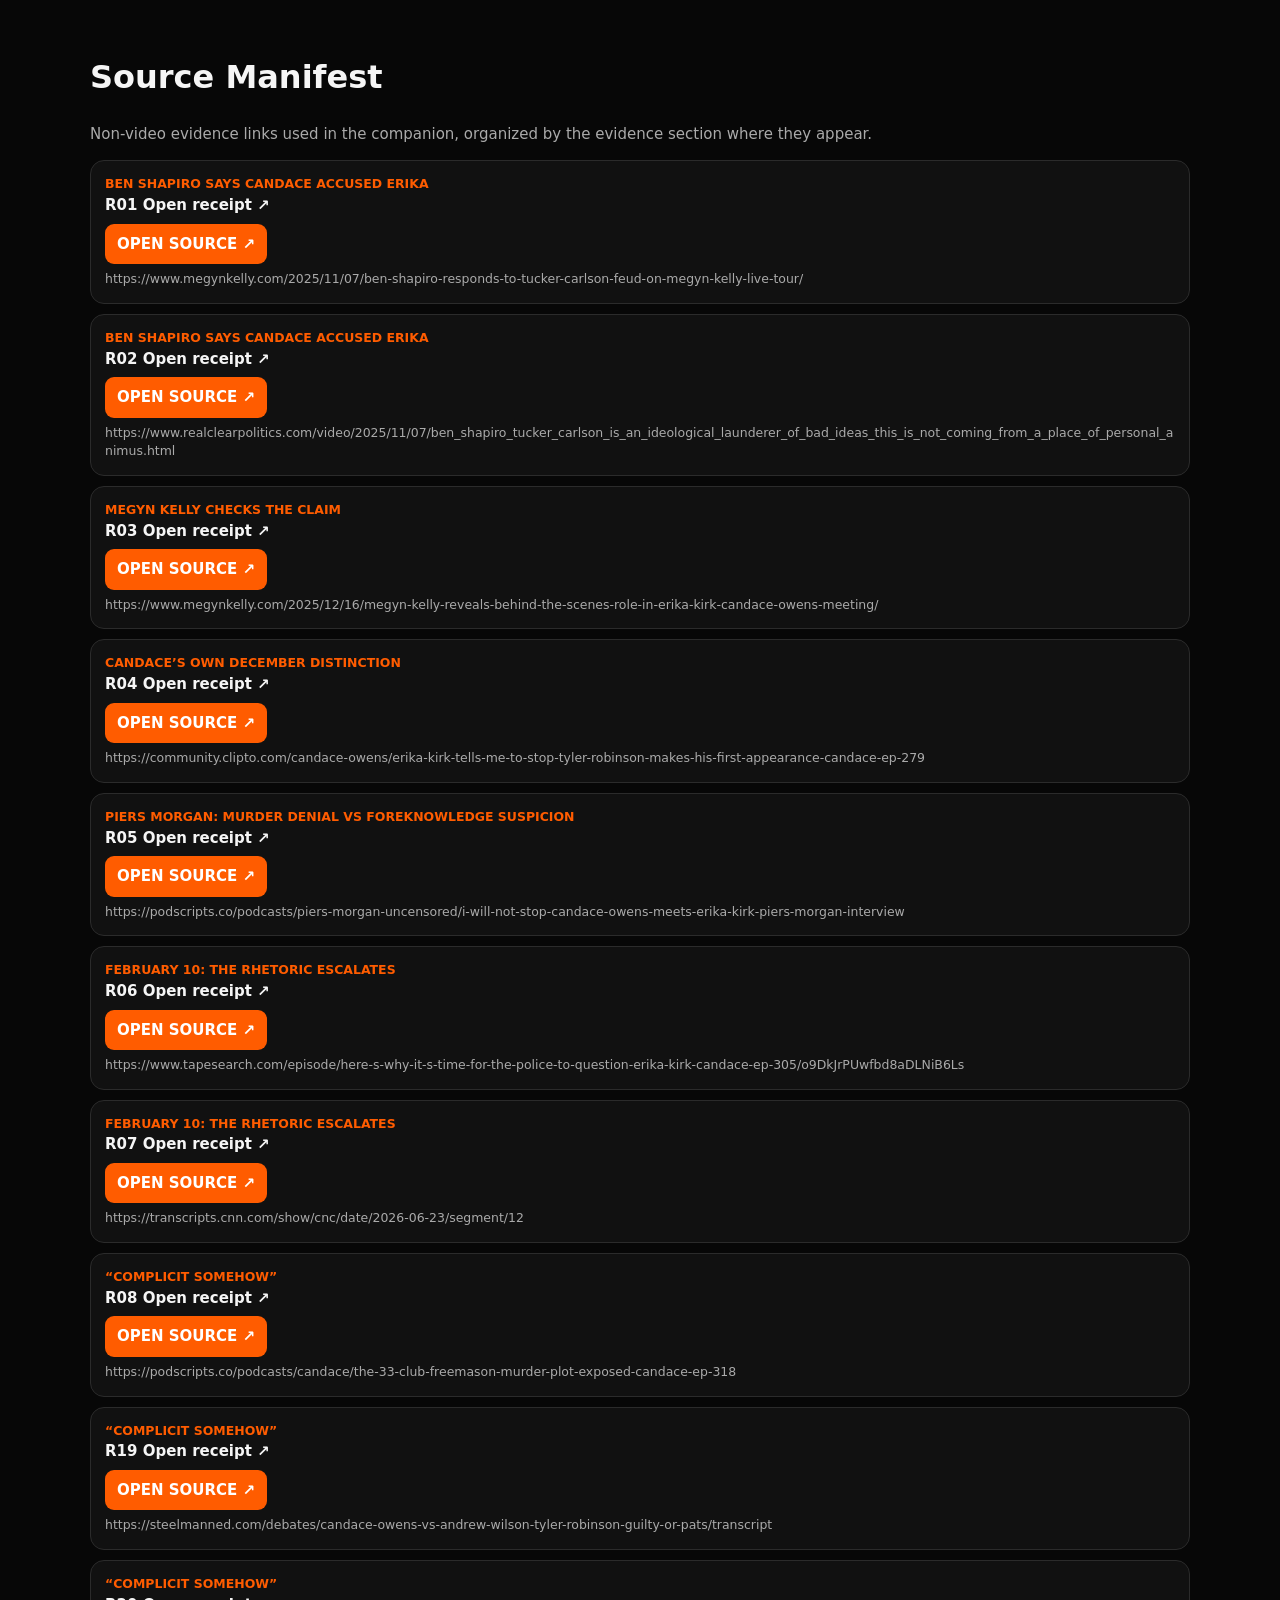
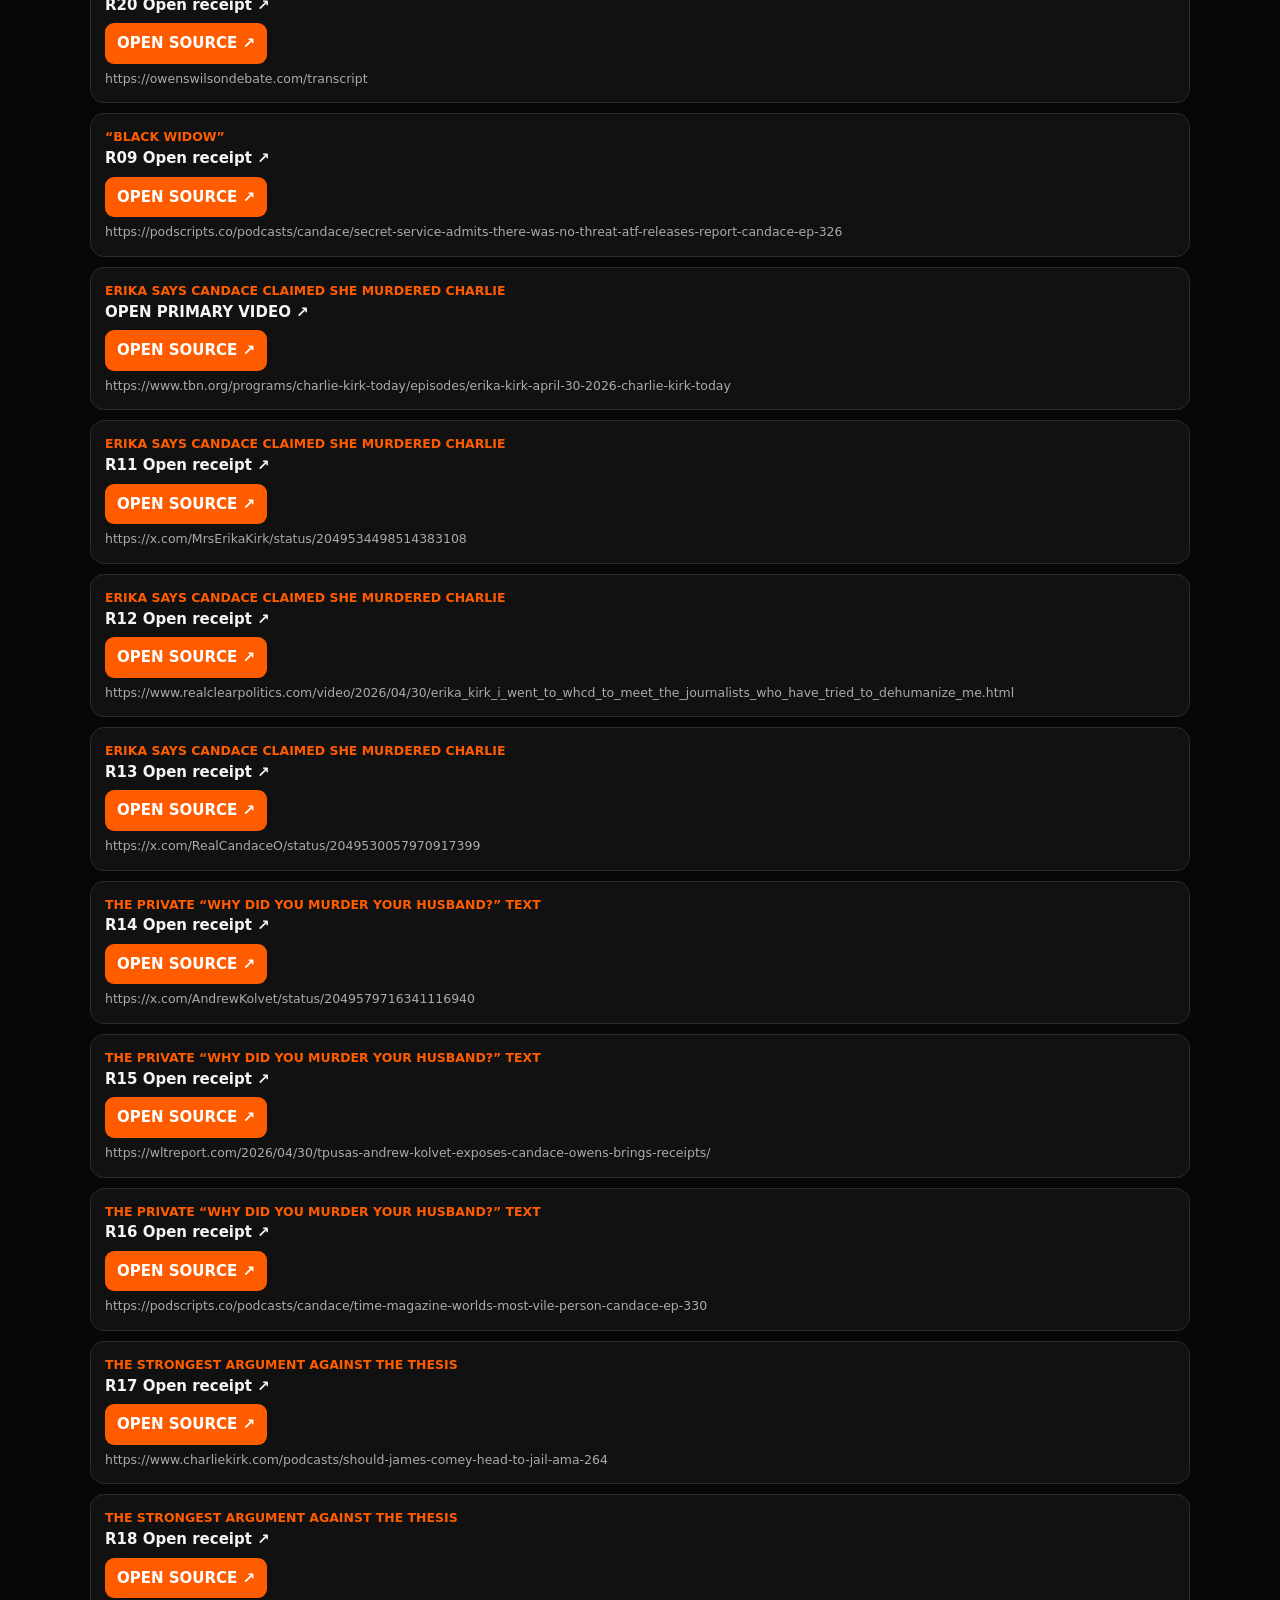
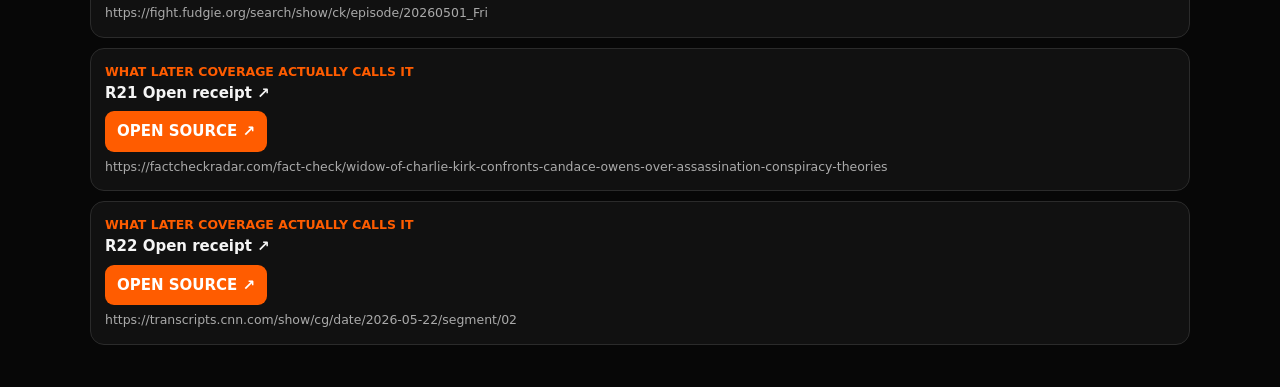
==== commit e8d9c047: "Add files via upload" ====
--- a/docs/source-manifest.html
+++ b/docs/source-manifest.html
@@ -1,5 +1 @@
-<!DOCTYPE html><html lang="en"><head><meta charset="utf-8"><meta name="viewport" content="width=device-width,initial-scale=1"><title>TriggerSmart Source Manifest</title><style>
-:root{--bg:#070707;--panel:#111;--panel2:#171717;--line:#2b2b2b;--muted:#a6a6a6;--text:#f5f5f5;--accent:#ff5c00;--accent2:#ff7a2f;--green:#55d98b;--amber:#f5c451;--red:#ff6767;--shadow:0 18px 55px rgba(0,0,0,.42);--radius:18px;--max:1240px}
-*{box-sizing:border-box}html{scroll-behavior:smooth}body{margin:0;background:radial-gradient(circle at 88% -5%,rgba(255,92,0,.12),transparent 27%),var(--bg);color:var(--text);font:16px/1.58 Inter,ui-sans-serif,system-ui,-apple-system,BlinkMacSystemFont,"Segoe UI",sans-serif}a{color:inherit}.wrap{max-width:var(--max);margin:auto;padding:0 20px}.topbar{position:sticky;top:0;z-index:60;background:rgba(7,7,7,.91);backdrop-filter:blur(18px);border-bottom:1px solid var(--line)}.topbar-inner{min-height:68px;display:flex;gap:18px;align-items:center;justify-content:space-between}.brandmark{font-weight:950;letter-spacing:.05em;white-space:nowrap}.brandmark span{color:var(--accent)}.nav{display:flex;gap:8px;overflow:auto;scrollbar-width:none}.nav::-webkit-scrollbar{display:none}.nav a{white-space:nowrap;text-decoration:none;border:1px solid var(--line);background:#101010;padding:9px 13px;border-radius:999px;color:#ddd;font-size:.84rem}.nav a:hover{border-color:#555;color:#fff}.hero{padding:38px 0 24px}.hero-frame{min-height:360px;position:relative;display:flex;align-items:flex-end;overflow:hidden;border:1px solid #242424;background:radial-gradient(circle at 72% 26%,rgba(255,92,0,.22),transparent 26%),linear-gradient(135deg,#080808,#111);border-radius:28px;box-shadow:var(--shadow)}.hero-frame:before{content:"RECEIPTS";position:absolute;right:-15px;top:30px;font-weight:1000;font-size:clamp(5rem,15vw,13rem);letter-spacing:-.08em;color:rgba(255,255,255,.025);transform:rotate(-5deg)}.hero-copy{position:relative;z-index:2;padding:clamp(26px,5vw,58px);max-width:990px}.eyebrow{color:var(--accent);font-weight:950;letter-spacing:.15em;text-transform:uppercase;font-size:.78rem}.hero h1{font-size:clamp(2.2rem,5vw,4.8rem);line-height:.95;margin:.4rem 0 1rem;letter-spacing:-.055em}.hero p{color:#d0d0d0;max-width:900px;font-size:1.04rem}.notice{border:1px solid #333;background:#101010;border-left:4px solid var(--accent);padding:14px 16px;border-radius:12px;margin:10px 0;color:#ddd}.notice strong{color:#fff}.notice.legal{border-left-color:var(--red)}.controls{display:flex;gap:8px;flex-wrap:wrap;align-items:center;margin:18px 0}.btn{display:inline-flex;align-items:center;justify-content:center;gap:6px;border:1px solid #383838;background:#151515;color:#f5f5f5;text-decoration:none;border-radius:999px;padding:9px 13px;font-weight:800;font-size:.82rem;cursor:pointer}.btn:hover{border-color:#666;background:#1d1d1d}.btn.primary{background:var(--accent);border-color:var(--accent);color:#090909}.btn.ghost{background:transparent}.btn.small{padding:7px 10px;font-size:.77rem}.btn.video{border-color:#8a4b24;background:#1b100a}.search{min-width:min(320px,100%);flex:1;border:1px solid #383838;border-radius:999px;background:#0d0d0d;color:#fff;padding:10px 14px;outline:none}.summary-grid{display:grid;grid-template-columns:repeat(4,1fr);gap:10px;margin:16px 0 26px}.stat{border:1px solid var(--line);background:var(--panel);border-radius:14px;padding:14px}.stat b{display:block;color:var(--accent);font-size:1.45rem}.stat span{color:var(--muted);font-size:.8rem}.section{border:1px solid var(--line);background:var(--panel);border-radius:18px;margin:12px 0;overflow:hidden;box-shadow:0 8px 28px rgba(0,0,0,.16)}.section>summary{cursor:pointer;list-style:none;display:flex;gap:14px;align-items:center;padding:18px 20px}.section>summary::-webkit-details-marker{display:none}.section[open]>summary{border-bottom:1px solid var(--line)}.num{width:38px;height:38px;display:grid;place-items:center;border-radius:50%;background:var(--accent);color:#080808;font-weight:1000;flex:none}.sumtitle{font-weight:950;font-size:1.08rem}.sumsub{color:var(--muted);font-size:.84rem;margin-top:2px}.content{padding:18px 20px 22px}.thesis{border:1px solid #56371e;background:#140e09;border-radius:14px;padding:13px 15px;margin-bottom:14px}.thesis b{color:#ffb17e}.statusline{display:flex;gap:7px;flex-wrap:wrap;margin-bottom:12px}.tag{border:1px solid #3a3a3a;border-radius:999px;padding:5px 8px;font-size:.72rem;font-weight:900;text-transform:uppercase;letter-spacing:.05em}.tag.primary{border-color:#8a4b24;color:#ffad78}.tag.context{border-color:#365c47;color:#77d89c}.tag.warn{border-color:#705e2e;color:#f5c451}.evidence-grid{display:grid;grid-template-columns:repeat(2,minmax(0,1fr));gap:12px}.ev{border:1px solid #2d2d2d;background:#0d0d0d;border-radius:15px;padding:13px;min-width:0}.ev h3{margin:0 0 6px;font-size:.94rem}.ev p{margin:4px 0;color:#d4d4d4;font-size:.88rem}.ev small{display:block;color:var(--muted);margin-top:6px}.receipt-no{color:var(--accent);font-weight:1000}.media{max-width:480px;margin-top:10px;border:1px solid #2b2b2b;border-radius:12px;overflow:hidden;background:#000}.media iframe{display:block;width:100%;aspect-ratio:16/9;border:0}.caption{padding:8px 10px;color:#aaa;font-size:.75rem;background:#101010}.media-actions{display:flex;gap:8px;align-items:center;flex-wrap:wrap;padding:9px 10px 10px;background:#101010;border-top:1px solid #242424}.media-actions .btn{width:100%;background:#1b100a;border-color:#8a4b24;color:#ffd6bc}.media-actions .btn:hover{background:#2a150a;border-color:var(--accent);color:#fff}.media-actions .time-note{width:100%;font-size:.71rem;color:#8f8f8f;text-align:center}.quote{border-left:3px solid var(--accent);padding:10px 12px;background:#131313;border-radius:0 10px 10px 0;margin:9px 0;color:#f1f1f1}.analysis-grid{display:grid;grid-template-columns:1fr 1fr;gap:10px;margin-top:14px}.analysisbox{border:1px solid #303030;border-radius:13px;padding:12px;background:#101010;font-size:.86rem}.analysisbox.prove{border-left:4px solid var(--green)}.analysisbox.not{border-left:4px solid var(--amber)}.analysisbox b{display:block;margin-bottom:4px}.footer{padding:38px 0 60px;color:#888;font-size:.82rem}.hide{display:none!important}.source-list{display:grid;gap:9px}.source-row{display:grid;grid-template-columns:minmax(150px,.7fr) minmax(250px,2fr) auto;gap:12px;align-items:center;border:1px solid #2d2d2d;border-radius:12px;padding:10px 12px;background:#0d0d0d}.source-row small{color:var(--muted)}
-@media(max-width:900px){.summary-grid{grid-template-columns:1fr 1fr}.evidence-grid,.analysis-grid{grid-template-columns:1fr}.source-row{grid-template-columns:1fr}.topbar-inner{align-items:flex-start;padding:10px 0;flex-direction:column}.nav{width:100%;padding-bottom:2px}.media{max-width:100%}.hero-frame{min-height:320px}}@media(max-width:560px){.summary-grid{grid-template-columns:1fr}.wrap{padding:0 13px}.section>summary{padding:15px}.content{padding:15px}.hero{padding-top:18px}}
-</style></head><body><header class="topbar"><div class="wrap topbar-inner"><div class="brandmark">TRIGGER<span>SMART</span> / SOURCE MANIFEST</div><nav class="nav"><a href="../index.html">Evidence Timeline</a><a href="video-index.html">Video Index</a></nav></div></header><main class="wrap"><section class="hero"><div class="hero-frame"><div class="hero-copy"><div class="eyebrow">Receipt Archive</div><h1>Source Manifest</h1><p>Primary posts, official video pages, transcripts, and corroborating coverage used throughout the evidence timeline.</p></div></div></section><div class="source-list"><div class="source-row"><div><b>R01</b></div><div><b>Megyn Kelly — Nov. 7 Shapiro exchange</b><br><small>Contemporaneous article preserving the Shapiro/Megyn exchange.</small></div><a class="btn small" target="_blank" rel="noopener noreferrer" href="https://www.megynkelly.com/2025/11/07/ben-shapiro-responds-to-tucker-carlson-feud-on-megyn-kelly-live-tour/">OPEN RECEIPT ↗</a></div><div class="source-row"><div><b>R02</b></div><div><b>RealClearPolitics — Shapiro/Megyn exchange</b><br><small>Independent contemporaneous transcript/article.</small></div><a class="btn small" target="_blank" rel="noopener noreferrer" href="https://www.realclearpolitics.com/video/2025/11/07/ben_shapiro_tucker_carlson_is_an_ideological_launderer_of_bad_ideas_this_is_not_coming_from_a_place_of_personal_animus.html">OPEN RECEIPT ↗</a></div><div class="source-row"><div><b>R03</b></div><div><b>Megyn Kelly — Dec. 16 fact-check</b><br><small>Megyn’s written account of having staff review whether Candace had made the murder accusation.</small></div><a class="btn small" target="_blank" rel="noopener noreferrer" href="https://www.megynkelly.com/2025/12/16/megyn-kelly-reveals-behind-the-scenes-role-in-erika-kirk-candace-owens-meeting/">OPEN RECEIPT ↗</a></div><div class="source-row"><div><b>R04</b></div><div><b>Episode 279 transcript</b><br><small>Transcript for Candace’s December distinction.</small></div><a class="btn small" target="_blank" rel="noopener noreferrer" href="https://community.clipto.com/candace-owens/erika-kirk-tells-me-to-stop-tyler-robinson-makes-his-first-appearance-candace-ep-279">OPEN RECEIPT ↗</a></div><div class="source-row"><div><b>R05</b></div><div><b>Piers Morgan interview transcript</b><br><small>Supports both the murder denial and later foreknowledge statement.</small></div><a class="btn small" target="_blank" rel="noopener noreferrer" href="https://podscripts.co/podcasts/piers-morgan-uncensored/i-will-not-stop-candace-owens-meets-erika-kirk-piers-morgan-interview">OPEN RECEIPT ↗</a></div><div class="source-row"><div><b>R06</b></div><div><b>Episode 305 transcript</b><br><small>Text and surrounding context for the February escalation.</small></div><a class="btn small" target="_blank" rel="noopener noreferrer" href="https://www.tapesearch.com/episode/here-s-why-it-s-time-for-the-police-to-question-erika-kirk-candace-ep-305/o9DkJrPUwfbd8aDLNiB6Ls">OPEN RECEIPT ↗</a></div><div class="source-row"><div><b>R07</b></div><div><b>CNN — later description of Candace’s insinuations</b><br><small>CNN describes the rhetoric as insinuations and replays the police-questioning material.</small></div><a class="btn small" target="_blank" rel="noopener noreferrer" href="https://transcripts.cnn.com/show/cnc/date/2026-06-23/segment/12">OPEN RECEIPT ↗</a></div><div class="source-row"><div><b>R08</b></div><div><b>Episode 318 transcript/context</b><br><small>Context around “complicit somehow.”</small></div><a class="btn small" target="_blank" rel="noopener noreferrer" href="https://podscripts.co/podcasts/candace/the-33-club-freemason-murder-plot-exposed-candace-ep-318">OPEN RECEIPT ↗</a></div><div class="source-row"><div><b>R09</b></div><div><b>Episode 326 transcript/context</b><br><small>Context for “black widow” and the O.J. joke.</small></div><a class="btn small" target="_blank" rel="noopener noreferrer" href="https://podscripts.co/podcasts/candace/secret-service-admits-there-was-no-threat-atf-releases-report-candace-ep-326">OPEN RECEIPT ↗</a></div><div class="source-row"><div><b>R10</b></div><div><b>Erika Kirk — primary TBN statement</b><br><small>Primary video/captions. Relevant line begins at 7:46.188; manual cue at 7:36.188 because the player does not provide a stable timestamp URL.</small></div><a class="btn small" target="_blank" rel="noopener noreferrer" href="https://www.tbn.org/programs/charlie-kirk-today/episodes/erika-kirk-april-30-2026-charlie-kirk-today">OPEN RECEIPT ↗</a></div><div class="source-row"><div><b>R11</b></div><div><b>Erika Kirk original X post</b><br><small>Original social post carrying Erika’s statement.</small></div><a class="btn small" target="_blank" rel="noopener noreferrer" href="https://x.com/MrsErikaKirk/status/2049534498514383108">OPEN RECEIPT ↗</a></div><div class="source-row"><div><b>R12</b></div><div><b>RealClearPolitics — Erika statement text</b><br><small>Reproduces the relevant line in context.</small></div><a class="btn small" target="_blank" rel="noopener noreferrer" href="https://www.realclearpolitics.com/video/2026/04/30/erika_kirk_i_went_to_whcd_to_meet_the_journalists_who_have_tried_to_dehumanize_me.html">OPEN RECEIPT ↗</a></div><div class="source-row"><div><b>R13</b></div><div><b>Candace April 29 X response</b><br><small>Candace says Erika responded to something she says she never said.</small></div><a class="btn small" target="_blank" rel="noopener noreferrer" href="https://x.com/RealCandaceO/status/2049530057970917399">OPEN RECEIPT ↗</a></div><div class="source-row"><div><b>R14</b></div><div><b>Andrew Kolvet X post with private-message screenshot</b><br><small>Primary post containing the “Why did you murder your husband?” screenshot.</small></div><a class="btn small" target="_blank" rel="noopener noreferrer" href="https://x.com/AndrewKolvet/status/2049579716341116940">OPEN RECEIPT ↗</a></div><div class="source-row"><div><b>R15</b></div><div><b>WLT preservation of X exchange and screenshot</b><br><small>Secondary preservation of the social posts and screenshot.</small></div><a class="btn small" target="_blank" rel="noopener noreferrer" href="https://wltreport.com/2026/04/30/tpusas-andrew-kolvet-exposes-candace-owens-brings-receipts/">OPEN RECEIPT ↗</a></div><div class="source-row"><div><b>R16</b></div><div><b>Episode 330 transcript</b><br><small>Candace authenticates the message and explains her claimed joke context.</small></div><a class="btn small" target="_blank" rel="noopener noreferrer" href="https://podscripts.co/podcasts/candace/time-magazine-worlds-most-vile-person-candace-ep-330">OPEN RECEIPT ↗</a></div><div class="source-row"><div><b>R17</b></div><div><b>Charlie Kirk Show — TPUSA argument</b><br><small>Official episode where TPUSA figures argue the accumulated insinuations count as an accusation.</small></div><a class="btn small" target="_blank" rel="noopener noreferrer" href="https://www.charliekirk.com/podcasts/should-james-comey-head-to-jail-ama-264">OPEN RECEIPT ↗</a></div><div class="source-row"><div><b>R18</b></div><div><b>Charlie Kirk Show searchable transcript</b><br><small>Searchable transcript of the TPUSA counterargument.</small></div><a class="btn small" target="_blank" rel="noopener noreferrer" href="https://fight.fudgie.org/search/show/ck/episode/20260501_Fri">OPEN RECEIPT ↗</a></div><div class="source-row"><div><b>R19</b></div><div><b>Andrew Wilson debate statement-level transcript</b><br><small>Statement-level transcript tied to the same YouTube debate cut used here.</small></div><a class="btn small" target="_blank" rel="noopener noreferrer" href="https://steelmanned.com/debates/candace-owens-vs-andrew-wilson-tyler-robinson-guilty-or-pats/transcript">OPEN RECEIPT ↗</a></div><div class="source-row"><div><b>R20</b></div><div><b>Andrew Wilson debate alternate transcript</b><br><small>Independent transcript preserving the “you added those two words” exchange.</small></div><a class="btn small" target="_blank" rel="noopener noreferrer" href="https://owenswilsondebate.com/transcript">OPEN RECEIPT ↗</a></div><div class="source-row"><div><b>R21</b></div><div><b>FactCheckRadar — direct claim vs broader insinuation</b><br><small>Later fact-check distinguishing the direct personal-killing claim from broader unsupported theories.</small></div><a class="btn small" target="_blank" rel="noopener noreferrer" href="https://factcheckradar.com/fact-check/widow-of-charlie-kirk-confronts-candace-owens-over-assassination-conspiracy-theories">OPEN RECEIPT ↗</a></div><div class="source-row"><div><b>R22</b></div><div><b>CNN May 22 — nefarious suggestions / no evidence Erika was involved</b><br><small>Media characterization that uses implication language rather than presenting a direct murder quote.</small></div><a class="btn small" target="_blank" rel="noopener noreferrer" href="https://transcripts.cnn.com/show/cg/date/2026-05-22/segment/02">OPEN RECEIPT ↗</a></div></div></main></body></html>+<!doctype html><html><head><meta charset="utf-8"><meta name="viewport" content="width=device-width,initial-scale=1"><title>Source Manifest</title><style>body{margin:0;background:#070707;color:#f5f5f5;font:15px/1.5 Inter,system-ui,sans-serif}.wrap{max-width:1100px;margin:auto;padding:32px 20px}h1{font-size:2rem}h2{color:#ff5c00}.card{background:#111;border:1px solid #2b2b2b;border-radius:14px;padding:14px;margin:10px 0}.btn{display:inline-block;background:#ff5c00;color:#fff;text-decoration:none;font-weight:800;padding:9px 12px;border-radius:9px;margin-top:7px}.muted{color:#aaa}.section{font-size:.78rem;text-transform:uppercase;color:#ff5c00;font-weight:900}.url{word-break:break-all;color:#aaa;font-size:.78rem;margin-top:6px}</style></head><body><div class="wrap"><h1>Source Manifest</h1><p class="muted">Non-video evidence links used in the companion, organized by the evidence section where they appear.</p><div class="card"><div class="section">Ben Shapiro says Candace accused Erika</div><strong>R01 Open receipt ↗</strong><br><a class="btn" target="_blank" rel="noopener noreferrer" href="https://www.megynkelly.com/2025/11/07/ben-shapiro-responds-to-tucker-carlson-feud-on-megyn-kelly-live-tour/">OPEN SOURCE ↗</a><div class="url">https://www.megynkelly.com/2025/11/07/ben-shapiro-responds-to-tucker-carlson-feud-on-megyn-kelly-live-tour/</div></div><div class="card"><div class="section">Ben Shapiro says Candace accused Erika</div><strong>R02 Open receipt ↗</strong><br><a class="btn" target="_blank" rel="noopener noreferrer" href="https://www.realclearpolitics.com/video/2025/11/07/ben_shapiro_tucker_carlson_is_an_ideological_launderer_of_bad_ideas_this_is_not_coming_from_a_place_of_personal_animus.html">OPEN SOURCE ↗</a><div class="url">https://www.realclearpolitics.com/video/2025/11/07/ben_shapiro_tucker_carlson_is_an_ideological_launderer_of_bad_ideas_this_is_not_coming_from_a_place_of_personal_animus.html</div></div><div class="card"><div class="section">Megyn Kelly checks the claim</div><strong>R03 Open receipt ↗</strong><br><a class="btn" target="_blank" rel="noopener noreferrer" href="https://www.megynkelly.com/2025/12/16/megyn-kelly-reveals-behind-the-scenes-role-in-erika-kirk-candace-owens-meeting/">OPEN SOURCE ↗</a><div class="url">https://www.megynkelly.com/2025/12/16/megyn-kelly-reveals-behind-the-scenes-role-in-erika-kirk-candace-owens-meeting/</div></div><div class="card"><div class="section">Candace’s own December distinction</div><strong>R04 Open receipt ↗</strong><br><a class="btn" target="_blank" rel="noopener noreferrer" href="https://community.clipto.com/candace-owens/erika-kirk-tells-me-to-stop-tyler-robinson-makes-his-first-appearance-candace-ep-279">OPEN SOURCE ↗</a><div class="url">https://community.clipto.com/candace-owens/erika-kirk-tells-me-to-stop-tyler-robinson-makes-his-first-appearance-candace-ep-279</div></div><div class="card"><div class="section">Piers Morgan: murder denial vs foreknowledge suspicion</div><strong>R05 Open receipt ↗</strong><br><a class="btn" target="_blank" rel="noopener noreferrer" href="https://podscripts.co/podcasts/piers-morgan-uncensored/i-will-not-stop-candace-owens-meets-erika-kirk-piers-morgan-interview">OPEN SOURCE ↗</a><div class="url">https://podscripts.co/podcasts/piers-morgan-uncensored/i-will-not-stop-candace-owens-meets-erika-kirk-piers-morgan-interview</div></div><div class="card"><div class="section">February 10: the rhetoric escalates</div><strong>R06 Open receipt ↗</strong><br><a class="btn" target="_blank" rel="noopener noreferrer" href="https://www.tapesearch.com/episode/here-s-why-it-s-time-for-the-police-to-question-erika-kirk-candace-ep-305/o9DkJrPUwfbd8aDLNiB6Ls">OPEN SOURCE ↗</a><div class="url">https://www.tapesearch.com/episode/here-s-why-it-s-time-for-the-police-to-question-erika-kirk-candace-ep-305/o9DkJrPUwfbd8aDLNiB6Ls</div></div><div class="card"><div class="section">February 10: the rhetoric escalates</div><strong>R07 Open receipt ↗</strong><br><a class="btn" target="_blank" rel="noopener noreferrer" href="https://transcripts.cnn.com/show/cnc/date/2026-06-23/segment/12">OPEN SOURCE ↗</a><div class="url">https://transcripts.cnn.com/show/cnc/date/2026-06-23/segment/12</div></div><div class="card"><div class="section">“Complicit somehow”</div><strong>R08 Open receipt ↗</strong><br><a class="btn" target="_blank" rel="noopener noreferrer" href="https://podscripts.co/podcasts/candace/the-33-club-freemason-murder-plot-exposed-candace-ep-318">OPEN SOURCE ↗</a><div class="url">https://podscripts.co/podcasts/candace/the-33-club-freemason-murder-plot-exposed-candace-ep-318</div></div><div class="card"><div class="section">“Complicit somehow”</div><strong>R19 Open receipt ↗</strong><br><a class="btn" target="_blank" rel="noopener noreferrer" href="https://steelmanned.com/debates/candace-owens-vs-andrew-wilson-tyler-robinson-guilty-or-pats/transcript">OPEN SOURCE ↗</a><div class="url">https://steelmanned.com/debates/candace-owens-vs-andrew-wilson-tyler-robinson-guilty-or-pats/transcript</div></div><div class="card"><div class="section">“Complicit somehow”</div><strong>R20 Open receipt ↗</strong><br><a class="btn" target="_blank" rel="noopener noreferrer" href="https://owenswilsondebate.com/transcript">OPEN SOURCE ↗</a><div class="url">https://owenswilsondebate.com/transcript</div></div><div class="card"><div class="section">“Black widow”</div><strong>R09 Open receipt ↗</strong><br><a class="btn" target="_blank" rel="noopener noreferrer" href="https://podscripts.co/podcasts/candace/secret-service-admits-there-was-no-threat-atf-releases-report-candace-ep-326">OPEN SOURCE ↗</a><div class="url">https://podscripts.co/podcasts/candace/secret-service-admits-there-was-no-threat-atf-releases-report-candace-ep-326</div></div><div class="card"><div class="section">Erika says Candace claimed she murdered Charlie</div><strong>OPEN PRIMARY VIDEO ↗</strong><br><a class="btn" target="_blank" rel="noopener noreferrer" href="https://www.tbn.org/programs/charlie-kirk-today/episodes/erika-kirk-april-30-2026-charlie-kirk-today">OPEN SOURCE ↗</a><div class="url">https://www.tbn.org/programs/charlie-kirk-today/episodes/erika-kirk-april-30-2026-charlie-kirk-today</div></div><div class="card"><div class="section">Erika says Candace claimed she murdered Charlie</div><strong>R11 Open receipt ↗</strong><br><a class="btn" target="_blank" rel="noopener noreferrer" href="https://x.com/MrsErikaKirk/status/2049534498514383108">OPEN SOURCE ↗</a><div class="url">https://x.com/MrsErikaKirk/status/2049534498514383108</div></div><div class="card"><div class="section">Erika says Candace claimed she murdered Charlie</div><strong>R12 Open receipt ↗</strong><br><a class="btn" target="_blank" rel="noopener noreferrer" href="https://www.realclearpolitics.com/video/2026/04/30/erika_kirk_i_went_to_whcd_to_meet_the_journalists_who_have_tried_to_dehumanize_me.html">OPEN SOURCE ↗</a><div class="url">https://www.realclearpolitics.com/video/2026/04/30/erika_kirk_i_went_to_whcd_to_meet_the_journalists_who_have_tried_to_dehumanize_me.html</div></div><div class="card"><div class="section">Erika says Candace claimed she murdered Charlie</div><strong>R13 Open receipt ↗</strong><br><a class="btn" target="_blank" rel="noopener noreferrer" href="https://x.com/RealCandaceO/status/2049530057970917399">OPEN SOURCE ↗</a><div class="url">https://x.com/RealCandaceO/status/2049530057970917399</div></div><div class="card"><div class="section">The private “Why did you murder your husband?” text</div><strong>R14 Open receipt ↗</strong><br><a class="btn" target="_blank" rel="noopener noreferrer" href="https://x.com/AndrewKolvet/status/2049579716341116940">OPEN SOURCE ↗</a><div class="url">https://x.com/AndrewKolvet/status/2049579716341116940</div></div><div class="card"><div class="section">The private “Why did you murder your husband?” text</div><strong>R15 Open receipt ↗</strong><br><a class="btn" target="_blank" rel="noopener noreferrer" href="https://wltreport.com/2026/04/30/tpusas-andrew-kolvet-exposes-candace-owens-brings-receipts/">OPEN SOURCE ↗</a><div class="url">https://wltreport.com/2026/04/30/tpusas-andrew-kolvet-exposes-candace-owens-brings-receipts/</div></div><div class="card"><div class="section">The private “Why did you murder your husband?” text</div><strong>R16 Open receipt ↗</strong><br><a class="btn" target="_blank" rel="noopener noreferrer" href="https://podscripts.co/podcasts/candace/time-magazine-worlds-most-vile-person-candace-ep-330">OPEN SOURCE ↗</a><div class="url">https://podscripts.co/podcasts/candace/time-magazine-worlds-most-vile-person-candace-ep-330</div></div><div class="card"><div class="section">The strongest argument against the thesis</div><strong>R17 Open receipt ↗</strong><br><a class="btn" target="_blank" rel="noopener noreferrer" href="https://www.charliekirk.com/podcasts/should-james-comey-head-to-jail-ama-264">OPEN SOURCE ↗</a><div class="url">https://www.charliekirk.com/podcasts/should-james-comey-head-to-jail-ama-264</div></div><div class="card"><div class="section">The strongest argument against the thesis</div><strong>R18 Open receipt ↗</strong><br><a class="btn" target="_blank" rel="noopener noreferrer" href="https://fight.fudgie.org/search/show/ck/episode/20260501_Fri">OPEN SOURCE ↗</a><div class="url">https://fight.fudgie.org/search/show/ck/episode/20260501_Fri</div></div><div class="card"><div class="section">What later coverage actually calls it</div><strong>R21 Open receipt ↗</strong><br><a class="btn" target="_blank" rel="noopener noreferrer" href="https://factcheckradar.com/fact-check/widow-of-charlie-kirk-confronts-candace-owens-over-assassination-conspiracy-theories">OPEN SOURCE ↗</a><div class="url">https://factcheckradar.com/fact-check/widow-of-charlie-kirk-confronts-candace-owens-over-assassination-conspiracy-theories</div></div><div class="card"><div class="section">What later coverage actually calls it</div><strong>R22 Open receipt ↗</strong><br><a class="btn" target="_blank" rel="noopener noreferrer" href="https://transcripts.cnn.com/show/cg/date/2026-05-22/segment/02">OPEN SOURCE ↗</a><div class="url">https://transcripts.cnn.com/show/cg/date/2026-05-22/segment/02</div></div></div></body></html>
